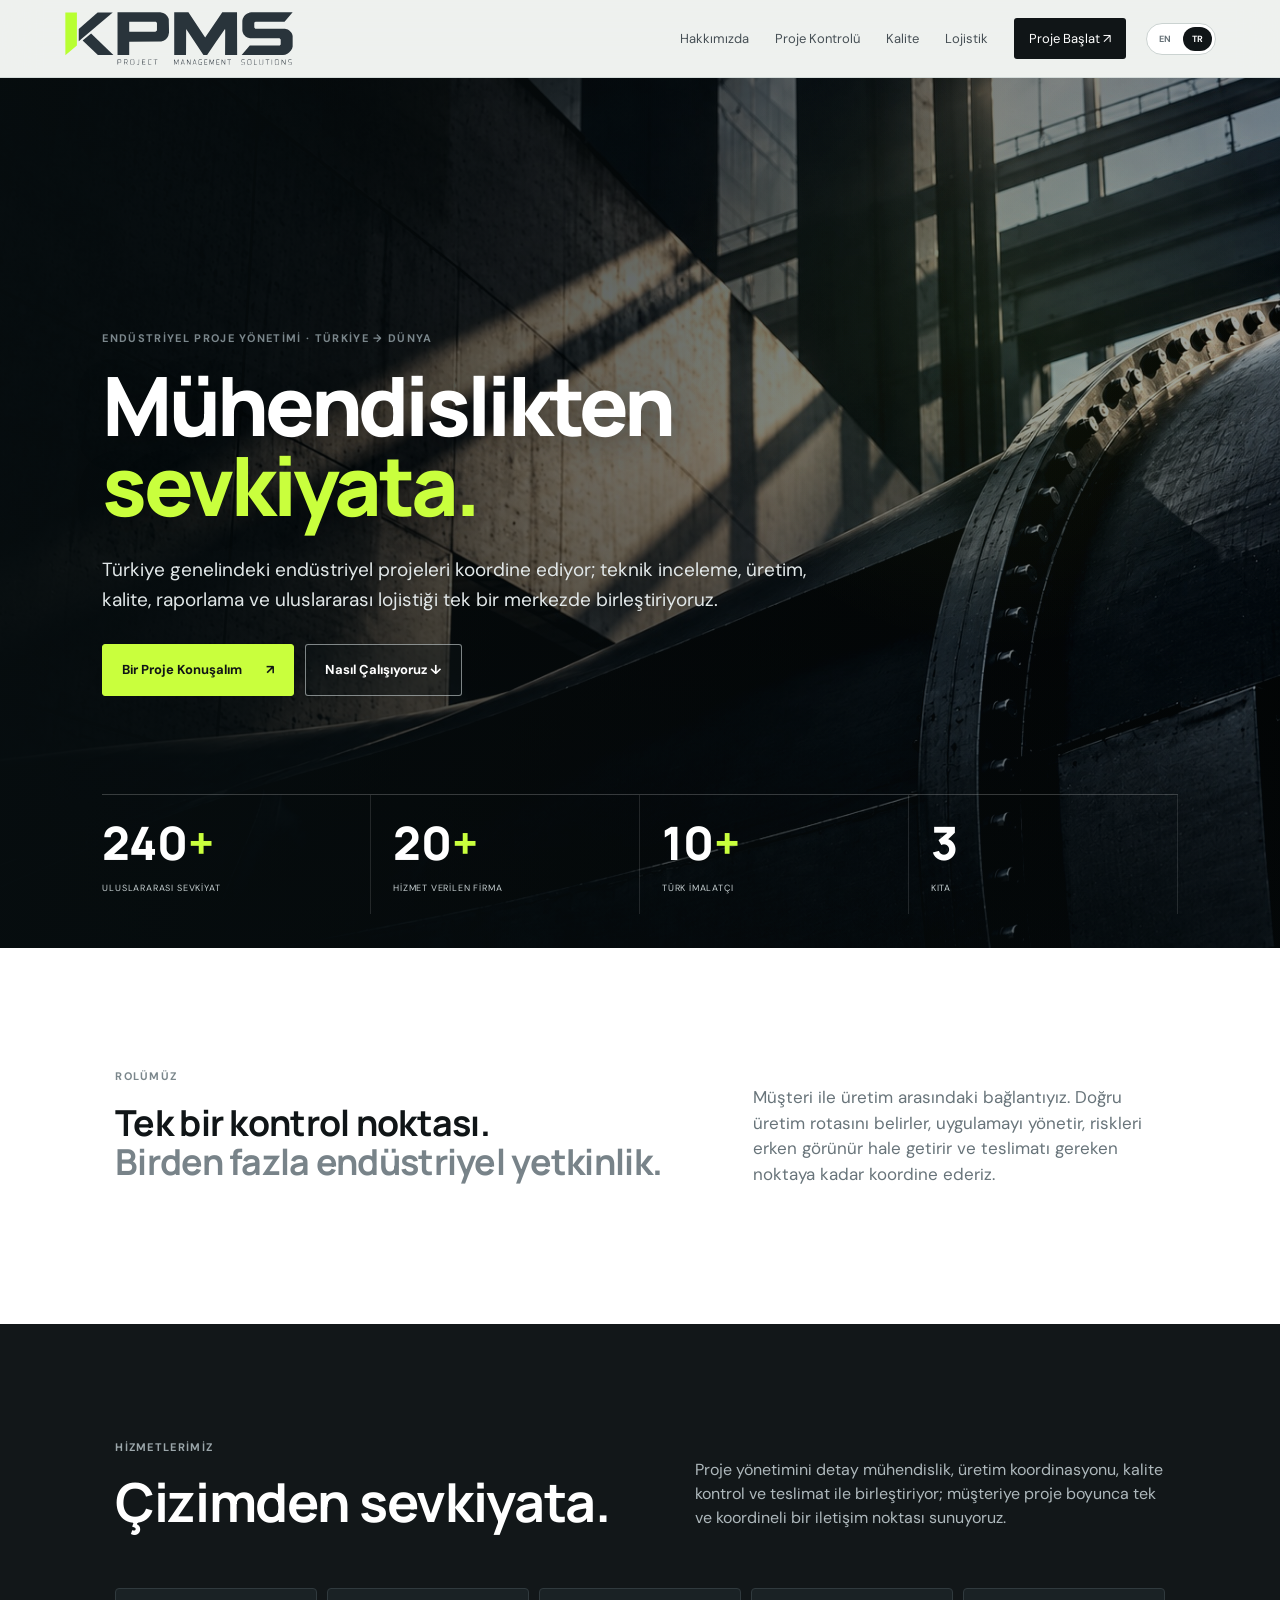
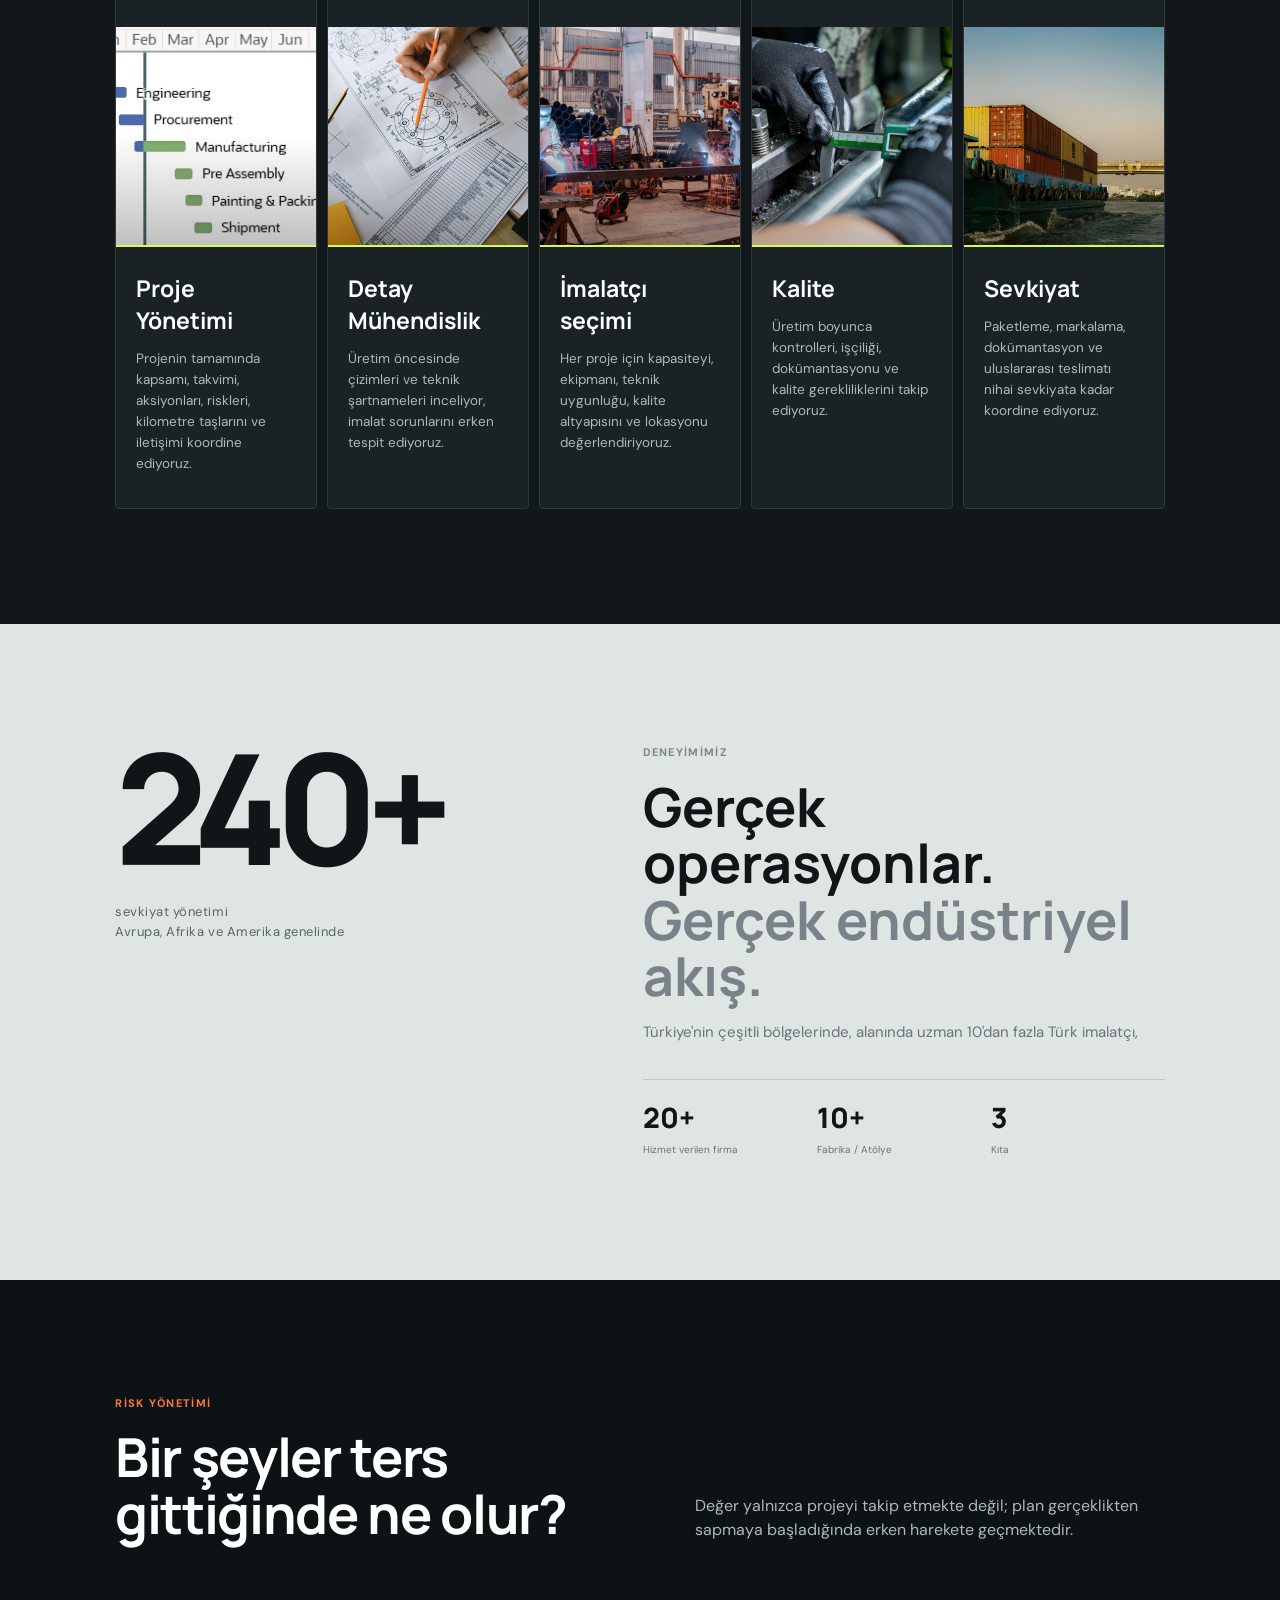
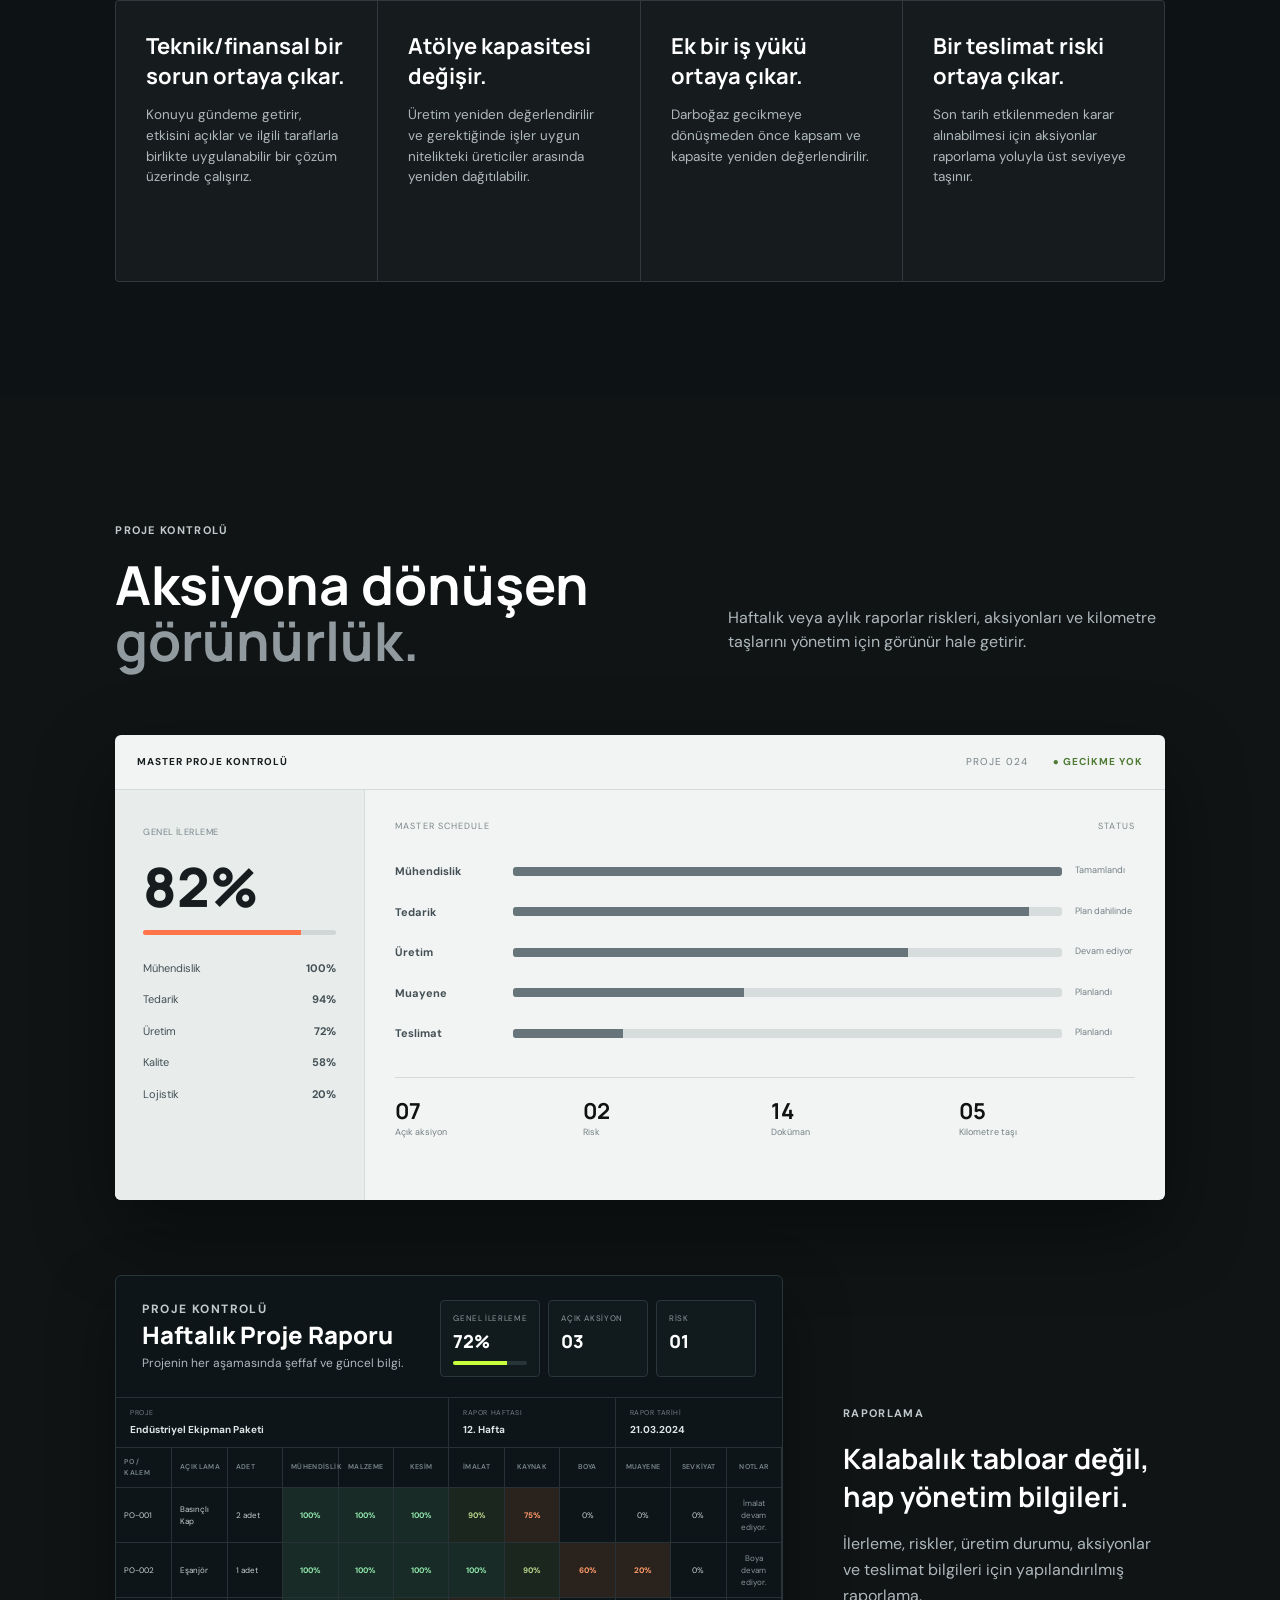
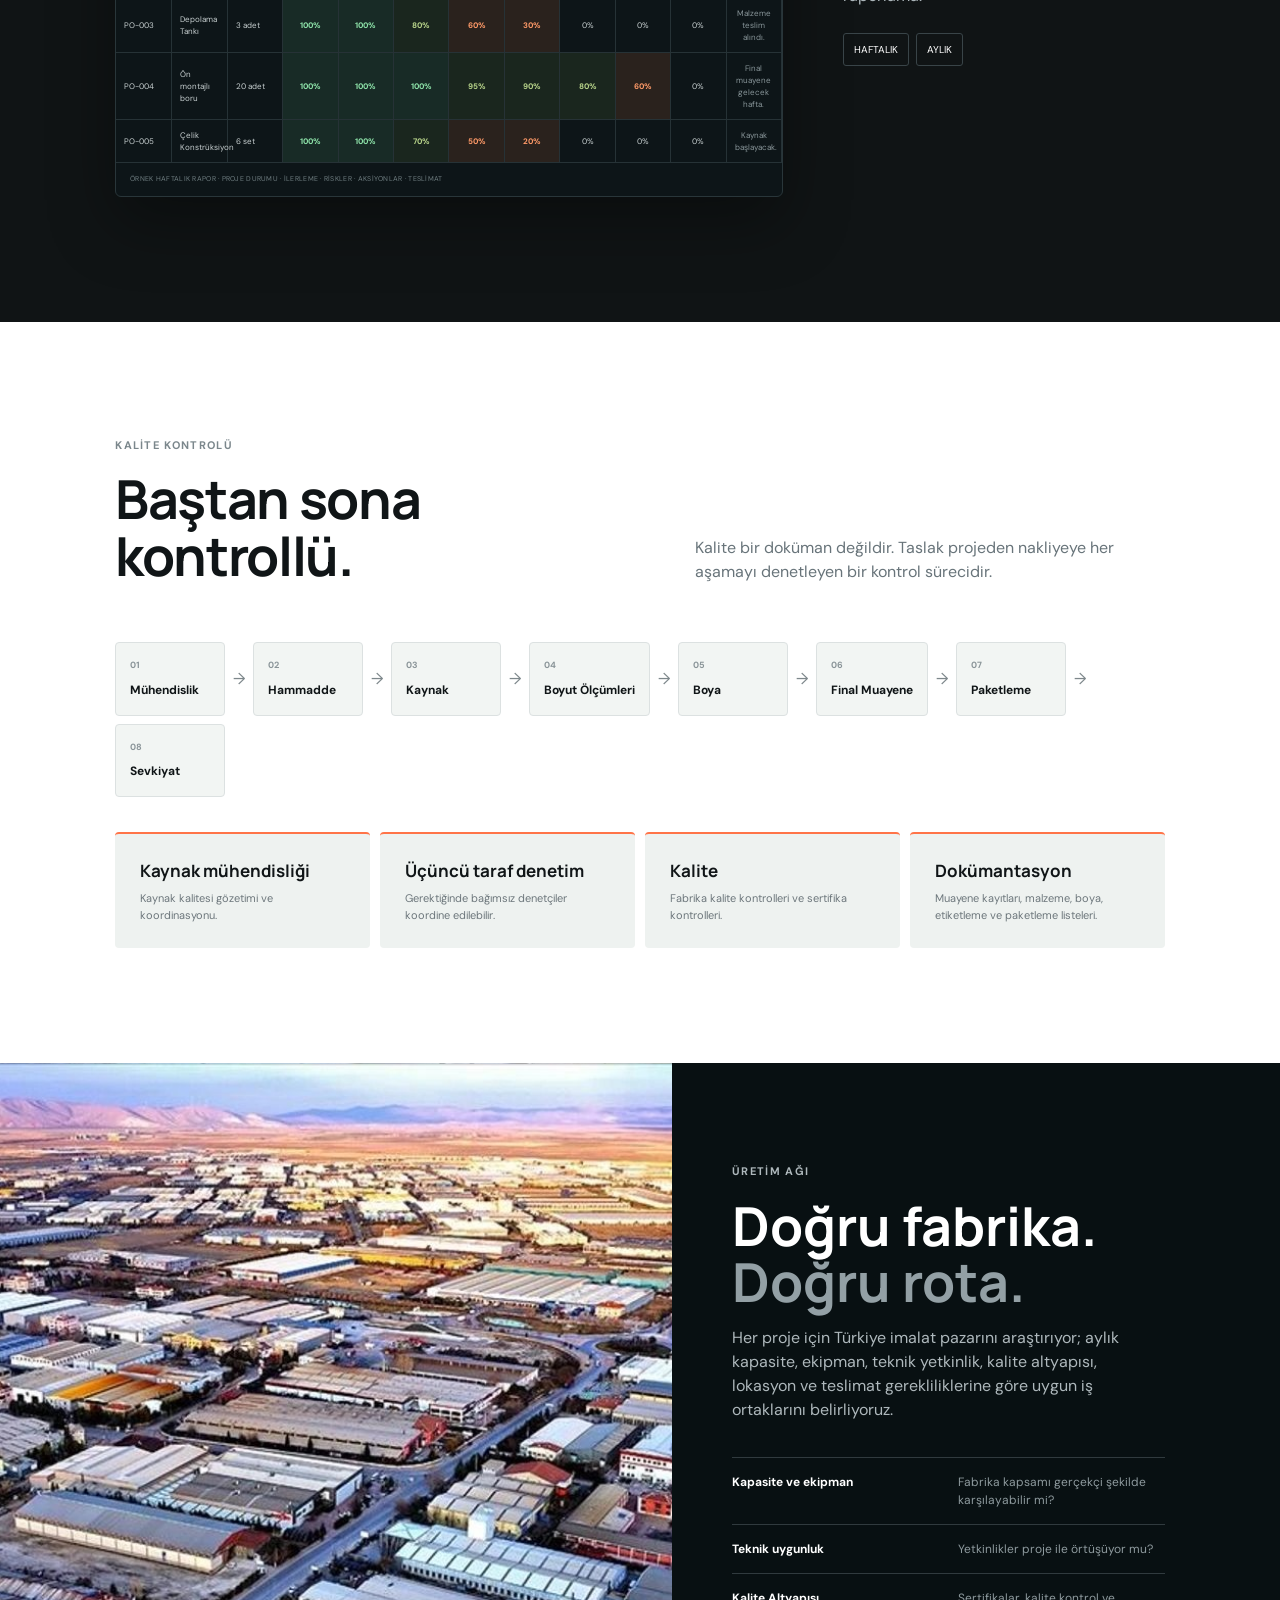
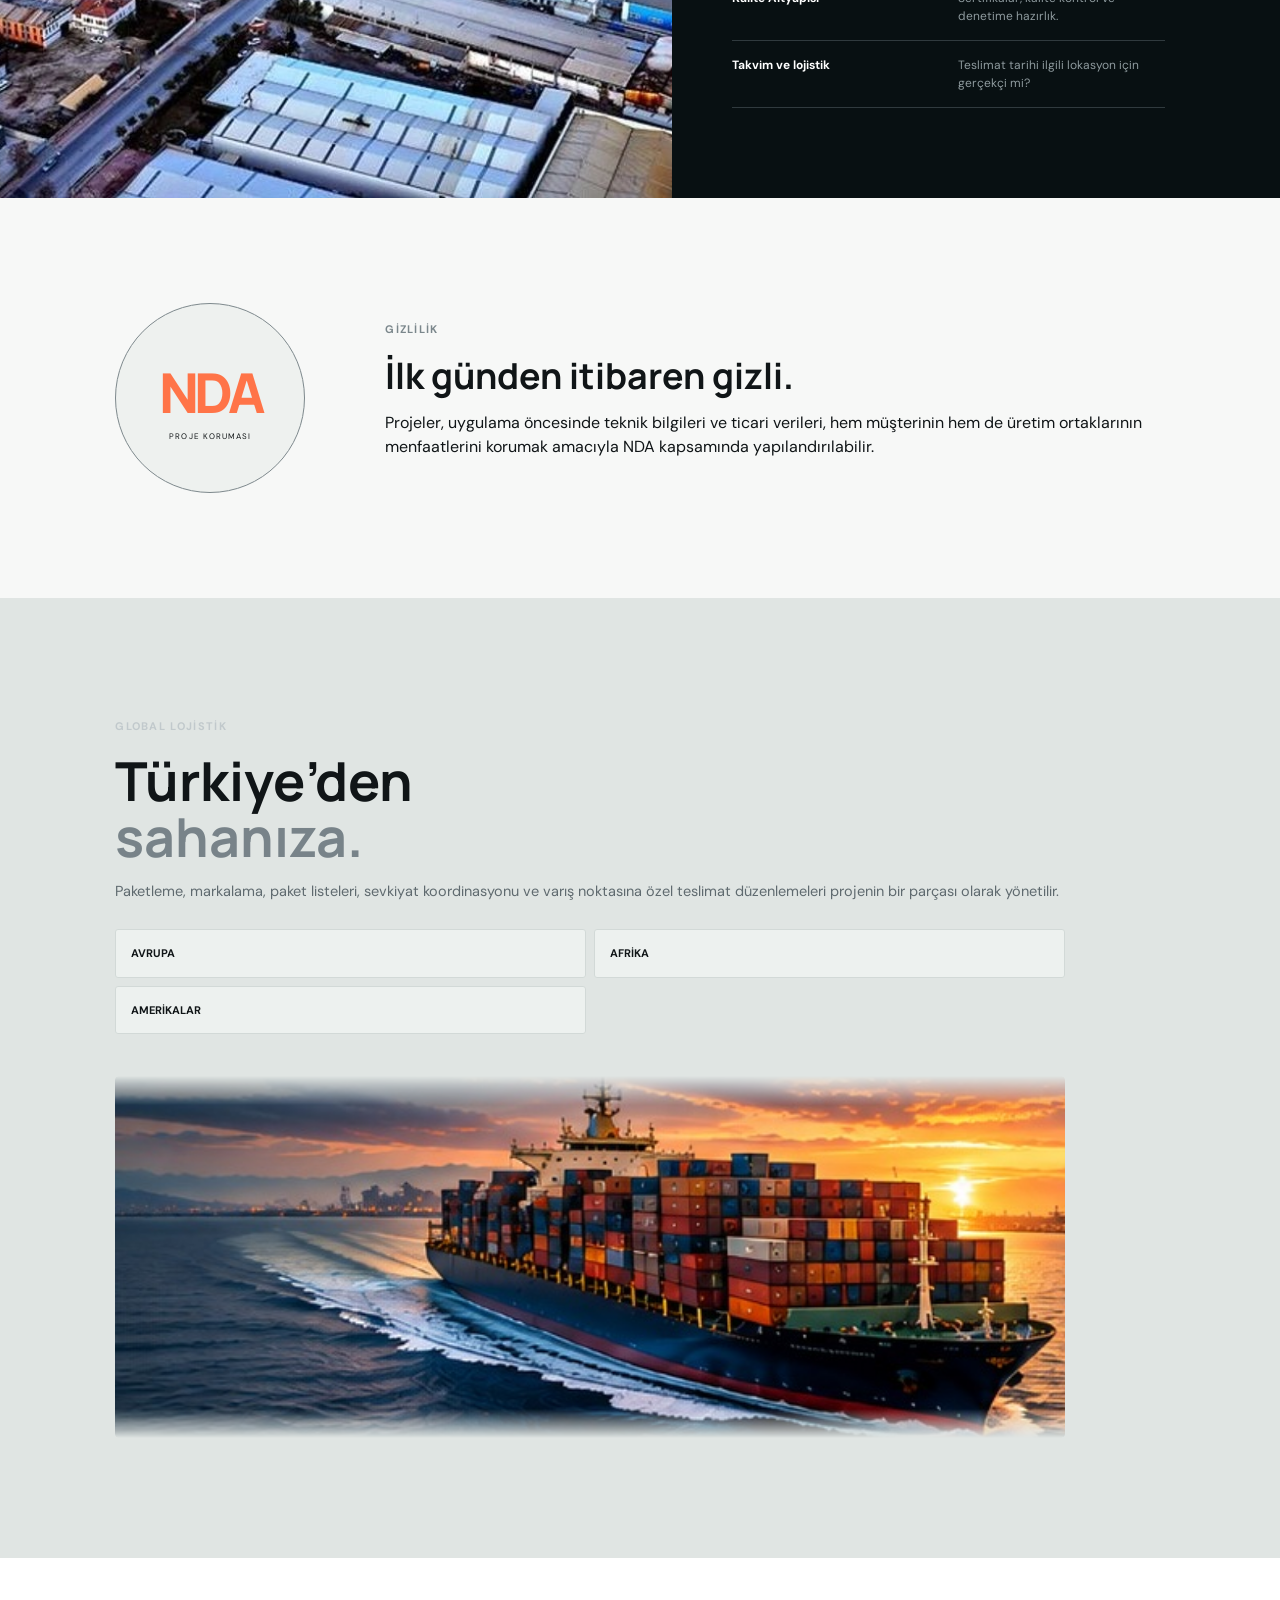
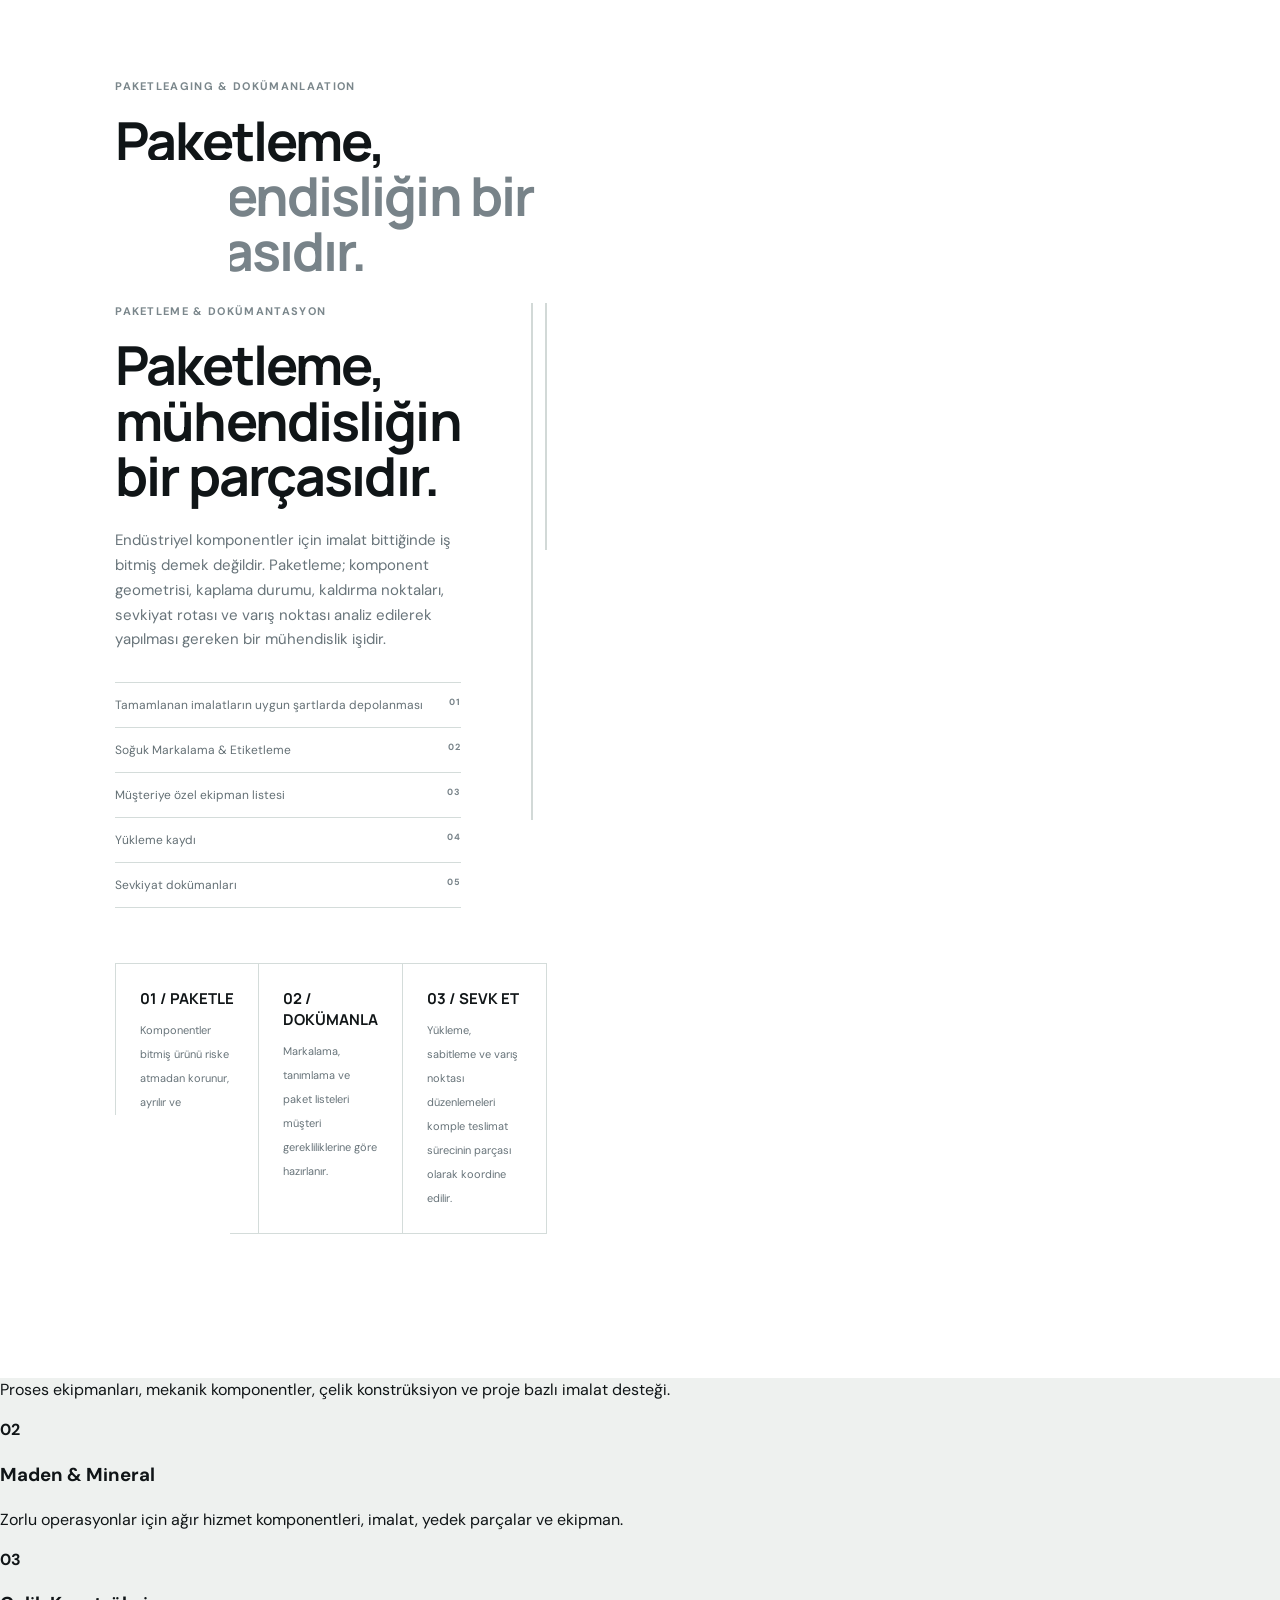
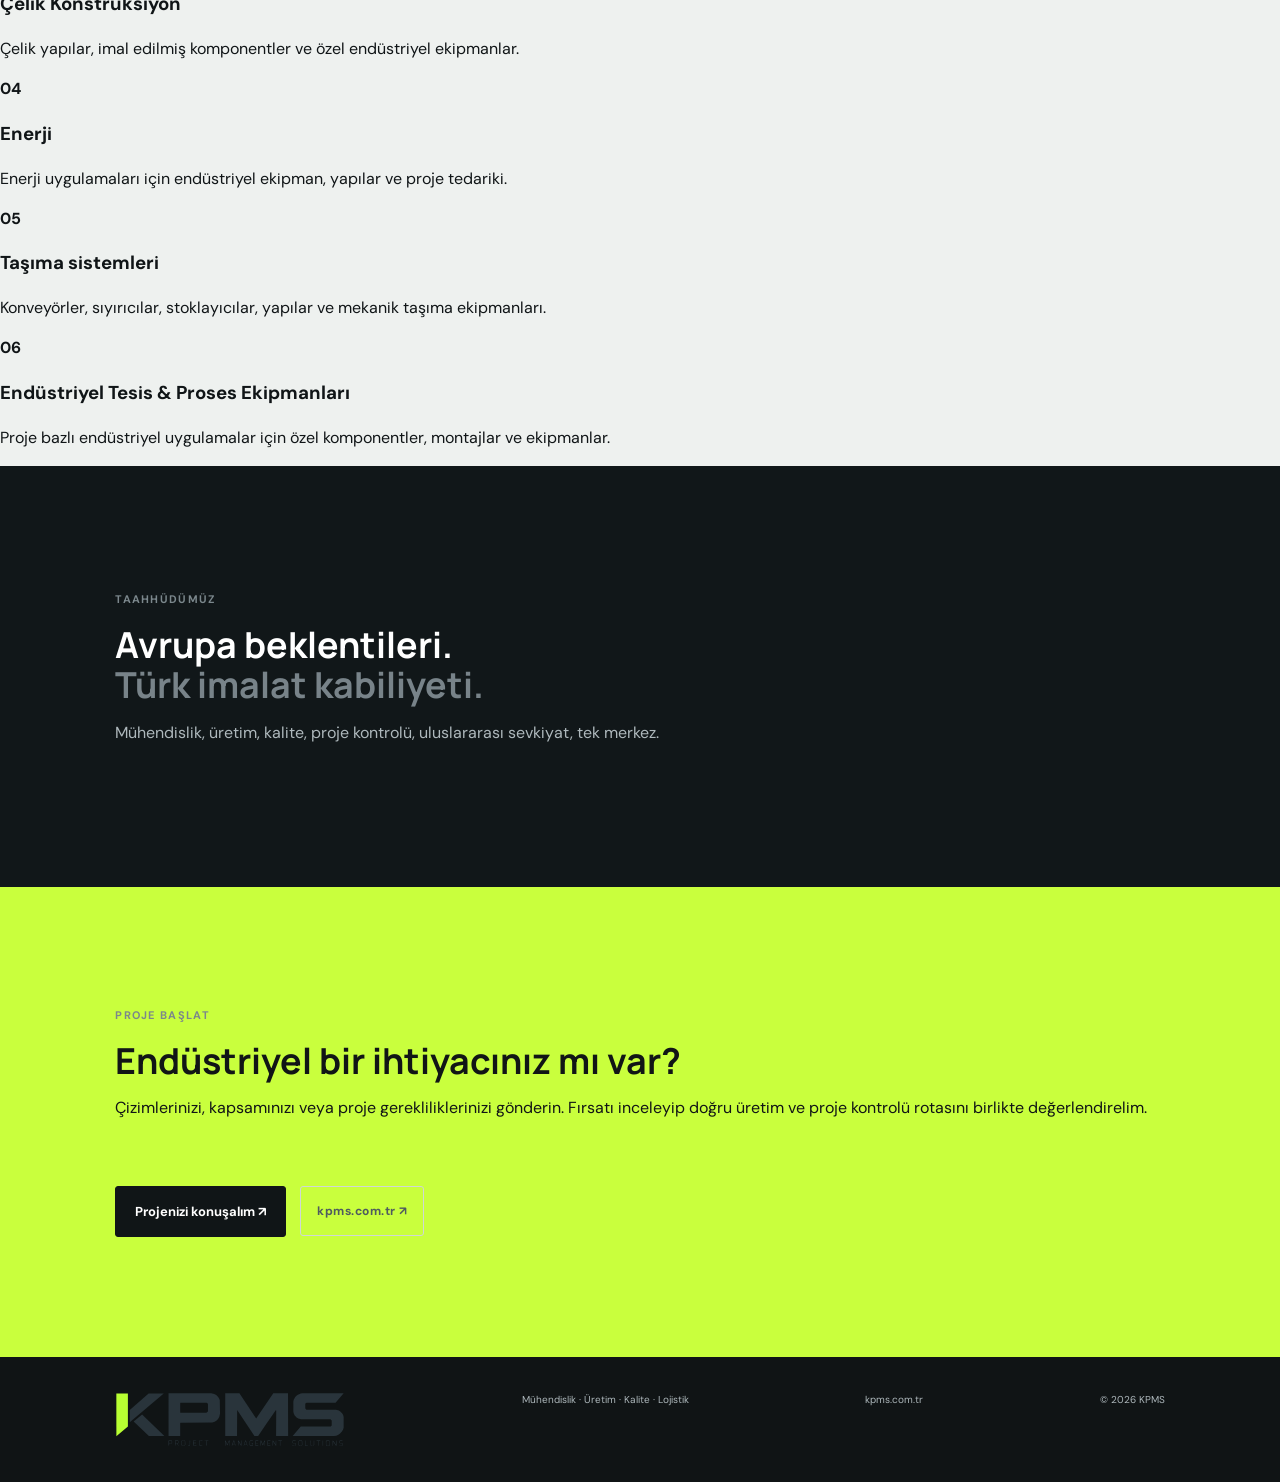
==== tr/index.html @ 8e0f805a "Apply revised Turkish website copy" ====
<!doctype html>
<html lang="tr">
<head>
<meta charset="utf-8"><meta name="viewport" content="width=device-width,initial-scale=1">
<title>KPMS — Key Proje Yönetimi Solutions</title>
<meta name="description" content="Mühendislik ve üretim koordinasyonundan kalite, raporlama ve uluslararası sevkiyata kadar endüstriyel proje yönetimi.">
<link rel="preconnect" href="https://fonts.googleapis.com"><link rel="preconnect" href="https://fonts.gstatic.com" crossorigin>
<link href="https://fonts.googleapis.com/css2?family=DM+Sans:wght@400;500;600;700&family=Manrope:wght@600;700;800&display=swap" rel="stylesheet">
<link rel="stylesheet" href="../styles.css">
<style>
/* =========================================================
   KPMS / BRAND & CONTACT DETAILS
   ========================================================= */
.contact-actions { display:flex; align-items:center; gap:14px; flex-wrap:wrap; }
.site-domain { display:inline-flex; align-items:center; min-height:50px; padding:0 16px; border:1px solid #cfd7d5; color:#4f5b60; font:700 12px "DM Sans",sans-serif; letter-spacing:.04em; border-radius:3px; transition:all .18s ease; }
.site-domain:hover { border-color:var(--ink); color:var(--ink); transform:translateY(-2px); }
</style>
<style>
/* =========================================================
   08 / PAKETLEME & DOKÜMANTASYON — project-specific visual layer
   ========================================================= */
.packaging-showcase {
  display: grid;
  grid-template-columns: .78fr 1.22fr;
  gap: 70px;
  align-items: start;
}
.packaging-intro { position: sticky; top: 110px; }
.packaging-intro h2 {
  font: 700 clamp(36px,4.2vw,60px)/1.03 Manrope, sans-serif;
  letter-spacing: -.035em;
  margin: 0;
}
.packaging-intro h2 span { color: #788389; }
.packaging-intro > p:not(.kicker) {
  max-width: 520px;
  color: var(--muted);
  font-size: 15px;
  line-height: 1.65;
  margin: 25px 0 0;
}
.packaging-checks {
  display: grid;
  gap: 0;
  margin-top: 30px;
  border-top: 1px solid var(--line);
}
.packaging-checks div {
  display: flex;
  justify-content: space-between;
  gap: 20px;
  padding: 13px 0;
  border-bottom: 1px solid var(--line);
  font-size: 12px;
}
.packaging-checks span { color: #647075; }
.packaging-checks b { font-size: 9px; letter-spacing: .08em; color: #788389; }
.packaging-visuals {
  display: grid;
  grid-template-columns: 1.15fr .85fr;
  gap: 12px;
}
.packaging-card {
  position: relative;
  overflow: hidden;
  margin: 0;
  min-height: 245px;
  background: #dfe4e2;
  border: 1px solid #d2d9d7;
}
.packaging-card.large { grid-row: span 2; min-height: 515px; }
.packaging-card img {
  width: 100%;
  height: 100%;
  min-height: inherit;
  display: block;
  object-fit: cover;
  object-position: center;
  transition: transform .5s ease, filter .5s ease;
}
.packaging-card.large img { object-position: center; }
.packaging-card.dual { min-height:245px; }
.packaging-card.dual .dual-images { display:grid; grid-template-columns:1fr 1fr; height:100%; min-height:inherit; gap:1px; background:#d2d9d7; }
.packaging-card.dual .dual-images img { min-width:0; }
.packaging-card.cad img { object-fit: contain; background: #f5f7f8; padding: 18px; }
.packaging-card:hover img { transform: scale(1.035); filter: saturate(.92); }
.packaging-card figcaption {
  position: absolute;
  left: 0;
  right: 0;
  bottom: 0;
  padding: 38px 18px 16px;
  color: #fff;
  background: linear-gradient(transparent, rgba(8,12,13,.82));
  font-size: 11px;
  line-height: 1.4;
}
.packaging-card figcaption b {
  display: block;
  margin-bottom: 3px;
  font: 700 13px Manrope, sans-serif;
}
.packaging-note {
  display: grid;
  grid-template-columns: repeat(3,1fr);
  gap: 1px;
  margin-top: 55px;
  background: var(--line);
  border: 1px solid var(--line);
}
.packaging-note div { background: #fff; padding: 24px; }
.packaging-note b {
  display: block;
  margin-bottom: 8px;
  font: 700 15px Manrope, sans-serif;
}
.packaging-note span { font-size: 11px; color: var(--muted); line-height: 1.5; }
@media (max-width: 950px) {
  .packaging-showcase { grid-template-columns: 1fr; }
  .packaging-intro { position: static; }
}
@media (max-width: 620px) {
  .packaging-visuals { grid-template-columns: 1fr; }
  .packaging-card.large { grid-row: auto; min-height: 360px; }
  .packaging-card { min-height: 270px; }
  .packaging-note { grid-template-columns: 1fr; }
}
</style>
</head>
<body>
<div class="progress"></div>
<header class="site-nav"><a class="logo" href="#top"><img src="../images/kpms-logo.svg" alt="KPMS — Key Proje Yönetimi Solutions"></a><nav><a href="#model">Hakkımızda</a><a href="#control">Proje Kontrolü</a><a href="#quality">Kalite</a><a href="#logistics">Lojistik</a><a class="nav-btn" href="#contact">Proje Başlat ↗</a></nav><button class="menu" aria-label="menu">☰</button></header>
<main id="top">
<section class="hero"><div class="hero-media"></div><div class="hero-tint"></div><div class="hero-lines"></div><div class="hero-inner"><p class="kicker">ENDÜSTRİYEL PROJE YÖNETİMİ · TÜRKİYE → DÜNYA</p><h1>Mühendislikten<br><em>sevkiyata.</em></h1><p class="hero-copy">Türkiye genelindeki endüstriyel projeleri koordine ediyor; teknik inceleme, üretim, kalite, raporlama ve uluslararası lojistiği tek bir merkezde birleştiriyoruz.</p><div class="actions"><a class="btn lime" href="#contact">Bir Proje Konuşalım <b>↗</b></a><a class="btn ghost" href="#model">Nasıl Çalışıyoruz ↓</a></div></div><div class="hero-bottom"><div><b>240<span>+</span></b><small>Uluslararası sevkiyat</small></div><div><b>20<span>+</span></b><small>Hizmet verilen firma</small></div><div><b>10<span>+</span></b><small>Türk imalatçı</small></div><div><b>3</b><small>Kıta</small></div></div></section>
<section class="statement"><div><p class="kicker">ROLÜMÜZ</p><h2>Tek bir kontrol noktası.<br><span>Birden fazla endüstriyel yetkinlik.</span></h2></div><p>Müşteri ile üretim arasındaki bağlantıyız. Doğru üretim rotasını belirler, uygulamayı yönetir, riskleri erken görünür hale getirir ve teslimatı gereken noktaya kadar koordine ederiz.</p></section>
<section id="model" class="model section"><div class="section-head"><div><p class="kicker">HİZMETLERİMİZ</p><h2>Çizimden sevkiyata.</h2></div><p>Proje yönetimini detay mühendislik, üretim koordinasyonu, kalite kontrol ve teslimat ile birleştiriyor; müşteriye proje boyunca tek ve koordineli bir iletişim noktası sunuyoruz.</p></div><div class="journey"><article><div class="photo p1"></div><h3>Proje Yönetimi</h3><p>Projenin tamamında kapsamı, takvimi, aksiyonları, riskleri, kilometre taşlarını ve iletişimi koordine ediyoruz.</p></article><article><div class="photo p2"></div><h3>Detay Mühendislik</h3><p>Üretim öncesinde çizimleri ve teknik şartnameleri inceliyor, imalat sorunlarını erken tespit ediyoruz.</p></article><article><div class="photo p3"></div><h3>İmalatçı seçimi</h3><p>Her proje için kapasiteyi, ekipmanı, teknik uygunluğu, kalite altyapısını ve lokasyonu değerlendiriyoruz.</p></article><article><div class="photo p4"></div><h3>Kalite</h3><p>Üretim boyunca kontrolleri, işçiliği, dokümantasyonu ve kalite gerekliliklerini takip ediyoruz.</p></article><article><div class="photo p5"></div><h3>Sevkiyat</h3><p>Paketleme, markalama, dokümantasyon ve uluslararası teslimatı nihai sevkiyata kadar koordine ediyoruz.</p></article></div></section>
<section class="experience"><div class="big-number"><strong>240+</strong><span>sevkiyat yönetimi<br>Avrupa, Afrika ve Amerika genelinde</span></div><div class="experience-copy"><p class="kicker">DENEYİMİMİZ</p><h2>Gerçek operasyonlar.<br><span>Gerçek endüstriyel akış.</span></h2><p>Türkiye'nin çeşitli bölgelerinde, alanında uzman 10'dan fazla Türk imalatçı,</p><div class="mini-stats"><div><b>20+</b><span>Hizmet verilen firma</span></div><div><b>10+</b><span>Fabrika / Atölye</span></div><div><b>3</b><span>Kıta</span></div></div></div></section>
<section class="risk section"><div class="section-head"><div><p class="kicker">RİSK YÖNETİMİ</p><h2>Bir şeyler ters gittiğinde ne olur?</h2></div><p>Değer yalnızca projeyi takip etmekte değil; plan gerçeklikten sapmaya başladığında erken harekete geçmektedir.</p></div><div class="risk-grid"><div><b>TECHNICAL</b><h3>Teknik/finansal bir sorun ortaya çıkar.</h3><p>Konuyu gündeme getirir, etkisini açıklar ve ilgili taraflarla birlikte uygulanabilir bir çözüm üzerinde çalışırız.</p></div><div><b>CAPACITY</b><h3>Atölye kapasitesi değişir.</h3><p>Üretim yeniden değerlendirilir ve gerektiğinde işler uygun nitelikteki üreticiler arasında yeniden dağıtılabilir.</p></div><div><b>WORKLOAD</b><h3>Ek bir iş yükü ortaya çıkar.</h3><p>Darboğaz gecikmeye dönüşmeden önce kapsam ve kapasite yeniden değerlendirilir.</p></div><div><b>DELIVERY</b><h3>Bir teslimat riski ortaya çıkar.</h3><p>Son tarih etkilenmeden karar alınabilmesi için aksiyonlar raporlama yoluyla üst seviyeye taşınır.</p></div></div></section>
<section id="control" class="control"><div class="control-head"><div><p class="kicker light">PROJE KONTROLÜ</p><h2>Aksiyona dönüşen<br><span>görünürlük.</span></h2></div><p>Haftalık veya aylık raporlar riskleri, aksiyonları ve kilometre taşlarını yönetim için görünür hale getirir.</p></div><div class="dashboard"><div class="dashbar"><b>MASTER PROJE KONTROLÜ</b><span>PROJE 024</span><i>● GECİKME YOK</i></div><div class="dashbody"><aside><small>GENEL İLERLEME</small><strong id="progressValue">82%</strong><div class="meter"><i></i></div><label>Mühendislik <b>100%</b></label><label>Tedarik <b>94%</b></label><label>Üretim <b>72%</b></label><label>Kalite <b>58%</b></label><label>Lojistik <b>20%</b></label></aside><div class="gantt"><div class="g-head"><span>MASTER SCHEDULE</span><span>STATUS</span></div><div class="grow"><b>Mühendislik</b><i><em style="width: 100%;"></em></i><small>Tamamlandı</small></div><div class="grow"><b>Tedarik</b><i><em style="width: 94%;"></em></i><small>Plan dahilinde</small></div><div class="grow"><b>Üretim</b><i><em style="width: 72%;"></em></i><small>Devam ediyor</small></div><div class="grow"><b>Muayene</b><i><em style="width: 42%;"></em></i><small>Planlandı</small></div><div class="grow"><b>Teslimat</b><i><em style="width: 20%;"></em></i><small>Planlandı</small></div><div class="dash-cards"><span><b>07</b>Açık aksiyon</span><span><b>02</b>Risk</span><span><b>14</b>Doküman</span><span><b>05</b>Kilometre taşı</span></div></div></div></div><div class="reports"><div class="report-sheet"><div class="report-top"><div><p class="kicker light">PROJE KONTROLÜ</p><h4>Haftalık Proje Raporu</h4><p>Projenin her aşamasında şeffaf ve güncel bilgi.</p></div><div class="report-kpis"><div class="report-kpi"><small>Genel İlerleme</small><strong>72%</strong><div class="bar"><i></i></div></div><div class="report-kpi"><small>Açık Aksiyon</small><strong>03</strong></div><div class="report-kpi"><small>Risk</small><strong>01</strong></div></div></div><div class="report-meta"><div><small>Proje</small><b>Endüstriyel Ekipman Paketi</b></div><div><small>Rapor Haftası</small><b>12. Hafta</b></div><div><small>Rapor Tarihi</small><b>21.03.2024</b></div></div><table class="report-table"><thead><tr><th>PO / Kalem</th><th>Açıklama</th><th>Adet</th><th>Mühendislik</th><th>Malzeme</th><th>Kesim</th><th>İmalat</th><th>Kaynak</th><th>Boya</th><th>Muayene</th><th>Sevkiyat</th><th>Notlar</th></tr></thead><tbody><tr><td>PO-001</td><td>Basınçlı Kap</td><td>2 adet</td><td class="progress-cell done">100%</td><td class="progress-cell done">100%</td><td class="progress-cell done">100%</td><td class="progress-cell">90%</td><td class="progress-cell mid">75%</td><td>0%</td><td>0%</td><td>0%</td><td class="note">İmalat devam ediyor.</td></tr><tr><td>PO-002</td><td>Eşanjör</td><td>1 adet</td><td class="progress-cell done">100%</td><td class="progress-cell done">100%</td><td class="progress-cell done">100%</td><td class="progress-cell done">100%</td><td class="progress-cell">90%</td><td class="progress-cell mid">60%</td><td class="progress-cell mid">20%</td><td>0%</td><td class="note">Boya devam ediyor.</td></tr><tr><td>PO-003</td><td>Depolama Tankı</td><td>3 adet</td><td class="progress-cell done">100%</td><td class="progress-cell done">100%</td><td class="progress-cell">80%</td><td class="progress-cell mid">60%</td><td class="progress-cell mid">30%</td><td>0%</td><td>0%</td><td>0%</td><td class="note">Malzeme teslim alındı.</td></tr><tr><td>PO-004</td><td>Ön montajlı boru</td><td>20 adet</td><td class="progress-cell done">100%</td><td class="progress-cell done">100%</td><td class="progress-cell done">100%</td><td class="progress-cell">95%</td><td class="progress-cell">90%</td><td class="progress-cell">80%</td><td class="progress-cell mid">60%</td><td>0%</td><td class="note">Final muayene gelecek hafta.</td></tr><tr><td>PO-005</td><td>Çelik Konstrüksiyon</td><td>6 set</td><td class="progress-cell done">100%</td><td class="progress-cell done">100%</td><td class="progress-cell">70%</td><td class="progress-cell mid">50%</td><td class="progress-cell mid">20%</td><td>0%</td><td>0%</td><td>0%</td><td class="note">Kaynak başlayacak.</td></tr></tbody></table><div class="report-footer">ÖRNEK HAFTALIK RAPOR · PROJE DURUMU · İLERLEME · RİSKLER · AKSİYONLAR · TESLİMAT</div></div><div><p class="kicker light">RAPORLAMA</p><h3>Kalabalık tabloar değil, hap yönetim bilgileri.</h3><p>İlerleme, riskler, üretim durumu, aksiyonlar ve teslimat bilgileri için yapılandırılmış raporlama.</p><div class="tags"><span>HAFTALIK</span><span>AYLIK</span></div></div></div></section>
<section id="quality" class="quality section"><div class="section-head"><div><p class="kicker">KALİTE KONTROLÜ</p><h2>Baştan sona kontrollü.</h2></div><p>Kalite bir doküman değildir. Taslak projeden nakliyeye her aşamayı denetleyen bir kontrol sürecidir.</p></div><div class="quality-chain"><div><b>01</b>Mühendislik</div><i>→</i><div><b>02</b>Hammadde</div><i>→</i><div><b>03</b>Kaynak</div><i>→</i><div><b>04</b>Boyut Ölçümleri</div><i>→</i><div><b>05</b>Boya</div><i>→</i><div><b>06</b>Final Muayene</div><i>→</i><div><b>07</b>Paketleme</div><i>→</i><div><b>08</b>Sevkiyat</div></div><div class="quality-cards"><div><b>Kaynak mühendisliği</b><span>Kaynak kalitesi gözetimi ve koordinasyonu.</span></div><div><b>Üçüncü taraf denetim</b><span>Gerektiğinde bağımsız denetçiler koordine edilebilir.</span></div><div><b>Kalite</b><span>Fabrika kalite kontrolleri ve sertifika kontrolleri.</span></div><div><b>Dokümantasyon</b><span>Muayene kayıtları, malzeme, boya, etiketleme ve paketleme listeleri.</span></div></div></section>
<section class="network"><div class="network-photo"></div><div class="network-copy"><p class="kicker">ÜRETİM AĞI</p><h2>Doğru fabrika.<br><span>Doğru rota.</span></h2><p>Her proje için Türkiye imalat pazarını araştırıyor; aylık kapasite, ekipman, teknik yetkinlik, kalite altyapısı, lokasyon ve teslimat gerekliliklerine göre uygun iş ortaklarını belirliyoruz.</p><ol><li><b>Kapasite ve ekipman</b><span>Fabrika kapsamı gerçekçi şekilde karşılayabilir mi?</span></li><li><b>Teknik uygunluk</b><span>Yetkinlikler proje ile örtüşüyor mu?</span></li><li><b>Kalite Altyapısı</b><span>Sertifikalar, kalite kontrol ve denetime hazırlık.</span></li><li><b>Takvim ve lojistik</b><span>Teslimat tarihi ilgili lokasyon için gerçekçi mi?</span></li></ol></div></section>
<section class="confidential"><div class="nda"><span>NDA</span><small>PROJE KORUMASI</small></div><div><p class="kicker">GİZLİLİK</p><h2>İlk günden itibaren gizli.</h2><p>Projeler, uygulama öncesinde teknik bilgileri ve ticari verileri, hem müşterinin hem de üretim ortaklarının menfaatlerini korumak amacıyla NDA kapsamında yapılandırılabilir.</p></div></section>
<section id="logistics" class="logistics"><div class="logistics-grid"><div class="logistics-copy"><p class="kicker light">GLOBAL LOJİSTİK</p><h2>Türkiye’den<br><span>sahanıza.</span></h2><p>Paketleme, markalama, paket listeleri, sevkiyat koordinasyonu ve varış noktasına özel teslimat düzenlemeleri projenin bir parçası olarak yönetilir.</p><div class="logistics-list"><div>AVRUPA</div><div>AFRİKA</div><div>AMERİKALAR</div></div></div><div class="map"></div></div></section>
<section class="pack section" id="packaging">
  <div class="packaging-showcase">
    <div class="packaging-intro">
      <p class="kicker">PAKETLEAGING &amp; DOKÜMANLAATION</p>
      <h2>Paketleme,<br><span>mühendisliğin bir parçasıdır.</span></h2>
      <p<section class="pack section" id="packaging">
  <div class="packaging-showcase">
    <div class="packaging-intro">
      <p class="kicker">PAKETLEME &amp; DOKÜMANTASYON</p>
      <h2>Paketleme, mühendisliğin bir parçasıdır.</h2>
      <p>Endüstriyel komponentler için imalat bittiğinde iş bitmiş demek değildir. Paketleme; komponent geometrisi, kaplama durumu, kaldırma noktaları, sevkiyat rotası ve varış noktası analiz edilerek yapılması gereken bir mühendislik işidir.</p>
      <div class="packaging-checks">
        <div><span>Tamamlanan imalatların uygun şartlarda depolanması</span><b>01</b></div>
        <div><span>Soğuk Markalama &amp; Etiketleme</span><b>02</b></div>
        <div><span>Müşteriye özel ekipman listesi</span><b>03</b></div>
        <div><span>Yükleme kaydı</span><b>04</b></div>
        <div><span>Sevkiyat dokümanları</span><b>05</b></div>
      </div>
    </div>
    <div class="packaging-visuals">
      <figure class="packaging-card large">
        <img src="../images/packing1.jpeg" alt="Güvenli ve ayırt edilebilir endüstriyel komponentler">
        <figcaption><b>Güvenli &amp; Ayırt edilebilir</b>İmal edilen komponentler kontrollü elleçleme ve sevkiyat için düzenlenir.</figcaption>
      </figure>
      <figure class="packaging-card cad dual">
        <div class="dual-images">
          <img src="../images/3d-packing-flat.jpeg" alt="Özel paketleme tasarımı teknik çizimi">
          <img src="../images/3d-packing.jpeg" alt="Özel paketleme tasarımı 3D modeli">
        </div>
        <figcaption><b>Özel paketleme tasarımı</b>Endüstriyel komponentler için geometriye göre destek ve koruma.</figcaption>
      </figure>
    </div>
  </div>
  <div class="packaging-note">
    <div><b>01 / PAKETLE</b><span>Komponentler bitmiş ürünü riske atmadan korunur, ayrılır ve elleçlemeye hazırlanır.</span></div>
    <div><b>02 / DOKÜMANLA</b><span>Markalama, tanımlama ve paket listeleri müşteri gerekliliklerine göre hazırlanır.</span></div>
    <div><b>03 / SEVK ET</b><span>Yükleme, sabitleme ve varış noktası düzenlemeleri komple teslimat sürecinin parçası olarak koordine edilir.</span></div>
  </div>
</section>
Proses ekipmanları, mekanik komponentler, çelik konstrüksiyon ve proje bazlı imalat desteği.</p></article><article><b>02</b><h3>Maden &amp; Mineral</h3><p>Zorlu operasyonlar için ağır hizmet komponentleri, imalat, yedek parçalar ve ekipman.</p></article><article><b>03</b><h3>Çelik Konstrüksiyon</h3><p>Çelik yapılar, imal edilmiş komponentler ve özel endüstriyel ekipmanlar.</p></article><article><b>04</b><h3>Enerji</h3><p>Enerji uygulamaları için endüstriyel ekipman, yapılar ve proje tedariki.</p></article><article><b>05</b><h3>Taşıma sistemleri</h3><p>Konveyörler, sıyırıcılar, stoklayıcılar, yapılar ve mekanik taşıma ekipmanları.</p></article><article><b>06</b><h3>Endüstriyel Tesis &amp; Proses Ekipmanları</h3><p>Proje bazlı endüstriyel uygulamalar için özel komponentler, montajlar ve ekipmanlar.</p></article></div></section>
<section class="closing"><p class="kicker">TAAHHÜDÜMÜZ</p><h2>Avrupa beklentileri.<br><span>Türk imalat kabiliyeti.</span></h2><p>Mühendislik, üretim, kalite, proje kontrolü, uluslararası sevkiyat, tek merkez.</p></section>
<section id="contact" class="contact"><div><p class="kicker">PROJE BAŞLAT</p><h2>Endüstriyel bir ihtiyacınız mı var?</h2><p>Çizimlerinizi, kapsamınızı veya proje gerekliliklerinizi gönderin. Fırsatı inceleyip doğru üretim ve proje kontrolü rotasını birlikte değerlendirelim.</p></div><div class="contact-actions"><a class="btn dark" href="mailto:pmo@kpms.com.tr">Projenizi konuşalım ↗</a><a class="site-domain" href="https://kpms.com.tr" target="_blank" rel="noopener">kpms.com.tr ↗</a></div></section>
</main>
<footer class="footer"><a class="logo" href="https://kpms.com.tr" target="_blank" rel="noopener"><img src="../images/kpms-logo.svg" alt="KPMS — Key Proje Yönetimi Solutions"></a><span>Mühendislik · Üretim · Kalite · Lojistik</span><a href="https://kpms.com.tr" target="_blank" rel="noopener">kpms.com.tr</a><span>© 2026 KPMS</span></footer>
<script src="../script.js"></script>
</body>
</html>
---- styles.css ----
/* =========================================================
   KOLER INDUSTRIAL WEBSITE — MAIN STYLESHEET
   ---------------------------------------------------------
   Tek stylesheet. industrial-theme.css artık kullanılmıyor —
   script.js onu enjekte etmeyi bıraktı, aksi halde bu dosyayla
   çakışıp renkleri bozuyordu. Bu dosyayı okurken yukarıdan
   aşağıya ilerleyebilirsin. Her bölümün başında neyi kontrol
   ettiği yazıyor.
   ========================================================= */

/* =========================================================
   1. RENKLER VE TEMEL AYARLAR
   ---------------------------------------------------------
   İki vurgu rengi var: lime CTA/canlı-durum için, weld
   (turuncu) dikkat/risk/ısı noktaları için. İkisi birden her
   yerde kullanılmıyor — biri baskın kalınca renk daha okunur.
   ========================================================= */
:root {
  --ink: #101517;
  --paper: #eef1ef;
  --white: #fff;
  --muted: #68747a;
  --line: #d4dcda;
  --lime: #c9ff3d;
  --weld: #ff7448;
  --dark: #101415;

  /* Kademeli başlık ölçeği — her bölüm aynı yükseklikte "bağırmasın" */
  --h2-hero: clamp(46px, 6.4vw, 92px);
  --h2-major: clamp(38px, 4.2vw, 60px);
  --h2-minor: clamp(28px, 2.8vw, 38px);
}

* { box-sizing: border-box; }
html { scroll-behavior: smooth; }
body { margin: 0; background: var(--paper); color: var(--ink); font-family: "DM Sans", sans-serif; font-size: 16px; line-height: 1.5; }
a { text-decoration: none; color: inherit; }
button { font-family: inherit; }
:focus-visible { outline: 2px solid var(--lime); outline-offset: 3px; }
@media (prefers-reduced-motion: reduce) { * { animation: none !important; transition: none !important; } }

/* =========================================================
   2. ÜST MENÜ / NAVBAR
   ========================================================= */
.progress { position: fixed; z-index: 200; top: 0; left: 0; height: 3px; width: 0; background: var(--lime); }
.site-nav { height: 78px; position: sticky; top: 0; z-index: 190; display: flex; align-items: center; padding: 0 5vw; background: rgba(238, 241, 239, .94); border-bottom: 1px solid var(--line); backdrop-filter: blur(18px); }
.logo { display:flex; align-items:center; }
.logo img { width: 230px; height: auto; display:block; }
.site-nav nav { display: flex; gap: 26px; align-items: center; margin-left: auto; font-size: 13px; color: #465055; }
.site-nav nav a:hover { color: var(--ink); }
.nav-btn { padding: 11px 15px; background: var(--ink); color: #fff !important; border-radius: 3px; }
.menu { display: none; border: 0; background: none; font-size: 20px; }
.language-switcher { display: flex; gap: 3px; margin-left: 20px; padding: 3px; border: 1px solid #cbd3d1; border-radius: 999px; background: #fff; }
.lang-btn { border: 0; border-radius: 999px; padding: 6px 9px; background: transparent; color: #657076; font: 700 9px "DM Sans"; cursor: pointer; }
.lang-btn.active,.lang-btn:hover { background: var(--ink); color: #fff; }

/* =========================================================
   3. HERO / ANA GİRİŞ ALANI — sayfanın en yüksek sesli anı,
   geri kalan bölümler bununla yarışmıyor.
   ========================================================= */
.hero { min-height: 870px; position: relative; color: #fff; display: flex; align-items: center; padding: 100px 8vw; overflow: hidden; background: #0a0d0e; isolation: isolate; }
.hero-media { position: absolute; inset: 0; z-index: -3; background-image: url("images/hero-industrial.jpg"); background-size: cover; background-position: center; background-repeat: no-repeat; filter: saturate(.75) contrast(1.12) brightness(.8); }
.hero-tint { position: absolute; inset: 0; z-index: -2; background: linear-gradient(90deg, rgba(7,14,16,.85), rgba(7,14,16,.5) 44%, rgba(7,14,16,.16)), linear-gradient(0deg, rgba(7,14,16,.4), transparent 58%, rgba(7,14,16,.18)); }
.hero-lines { position: absolute; inset: 0; z-index: -1; background: radial-gradient(circle at 78% 28%, rgba(201,255,61,.07), transparent 28%); pointer-events: none; }
.hero-inner { position: relative; z-index: 2; max-width: 900px; }
.kicker { font-size: 11px; letter-spacing: .12em; font-weight: 700; color: #7b878c; margin: 0 0 18px; }
.kicker.light { color: #c1c9cc; }
.hero h1 { font: 800 var(--h2-hero)/.98 Manrope, sans-serif; letter-spacing: -.045em; margin: 0; text-shadow: 0 8px 30px rgba(0,0,0,.3); }
.hero h1 em { font-style: normal; color: var(--lime); }
.hero-copy { font-size: 19px; line-height: 1.55; color: #e1e7e8; max-width: 720px; margin: 30px 0; }
.actions { display: flex; gap: 11px; flex-wrap: wrap; }
.btn { display: inline-flex; gap: 24px; align-items: center; padding: 15px 19px; font-size: 13px; font-weight: 700; border: 1px solid; border-radius: 3px; transition: transform .18s ease; }
.btn:hover { transform: translateY(-2px); }
.btn.lime { background: var(--lime); border-color: var(--lime); color: #111516; }
.btn.ghost { border-color: rgba(220,230,231,.55); color: #fff; background: rgba(16,22,24,.42); }
.btn.dark { background: var(--ink); color: #fff; border-color: var(--ink); }
.hero-bottom { position: absolute; z-index: 3; left: 8vw; right: 8vw; bottom: 34px; display: grid; grid-template-columns: repeat(4, 1fr); border-top: 1px solid rgba(255,255,255,.2); }
.hero-bottom div { padding: 16px 0; border-right: 1px solid rgba(255,255,255,.12); }
.hero-bottom div + div { padding-left: 22px; }
.hero-bottom b { font: 800 clamp(32px,3.6vw,50px) Manrope, sans-serif; display: block; }
.hero-bottom b span { color: var(--lime); }
.hero-bottom small { font-size: 9px; text-transform: uppercase; letter-spacing: .09em; color: #c5ced0; }

/* =========================================================
   4. GENEL BÖLÜM / SECTION AYARLARI — ana bölümler burada,
   var(--h2-major) kullanıyor. Destek bölümler (statement,
   confidential, pack, closing, contact) daha sakin,
   var(--h2-minor) kullanıyor — kendi bloklarında tanımlı.
   ========================================================= */
.section { padding: 115px 9vw; }
.section h2 { font: 700 var(--h2-major)/1.05 Manrope, sans-serif; letter-spacing: -.025em; margin: 0; }
.section-head { display: flex; justify-content: space-between; align-items: end; gap: 70px; margin-bottom: 58px; }
.section-head > p { max-width: 470px; color: var(--muted); margin: 0; }
.statement { display: grid; grid-template-columns: 1.15fr .85fr; gap: 80px; padding: 120px 9vw; background: #fff; }
.statement h2 { font: 700 var(--h2-minor)/1.1 Manrope, sans-serif; letter-spacing: -.02em; margin: 0; }
.statement h2 span,.section h2 span,.experience h2 span,.network h2 span,.confidential h2 span,.logistics h2 span,.pack h2 span,.closing h2 span,.contact h2 span { color: #788389; }
.statement > p { align-self: end; color: var(--muted); font-size: 17px; max-width: 500px; }

/* =========================================================
   5. İŞ MODELİ / JOURNEY CARDS — gerçek 4 adımlı süreç,
   numaralandırma burada anlamlı.
   ========================================================= */
#model { background: #121719; color: #fff; position: relative; overflow: hidden; }
#model .kicker { color: #9ba6aa; }
#model .section-head > p { color: #aeb8bc; }
#model h2 { color: #fff; }
#model h2 span { color: #8f9a9e; }
.journey { display: grid; grid-template-columns: repeat(5, 1fr); gap: 10px; }
.journey article { background: #1a2225; border: 1px solid #303a3e; border-radius: 4px; padding: 20px; min-height: 500px; position: relative; overflow: hidden; transition: transform .3s ease; }
.journey article:hover { transform: translateY(-6px); }
.journey article > span { font: 700 11px Manrope; color: var(--lime); }
.journey h3 { font: 700 23px Manrope; margin: 0 0 10px; color: #fff; }
.journey p { font-size: 13.5px; color: #aeb8bc; line-height: 1.55; }
.photo { height: 220px; margin: 18px -20px 25px; position: relative; overflow: hidden; background-size: cover; background-position: center; filter: saturate(.85) contrast(1.02); border-bottom: 2px solid var(--lime); }
.photo.p1 { background-image: url("images/project-management.jpeg"); }
.photo.p2 { background-image: url("images/engineering-review.jpg"); }
.photo.p3 { background-image: url("images/manufacturer-selection.jpg"); }
.photo.p4 { background-image: url("images/quality.jpg"); }
.photo.p5 { background-image: url("images/shipment.jpg"); }
.photo:after { content: ""; position: absolute; inset: 0; background: linear-gradient(180deg, transparent 48%, rgba(0,0,0,.25)); }

/* =========================================================
   6. EXPERIENCE / INDUSTRIAL EXPERIENCE — gerçek rakam,
   tek başına odak. Sayfada tek "dev sayı" burada.
   ========================================================= */
.experience { padding: 120px 9vw; display: grid; grid-template-columns: .9fr 1.1fr; gap: 100px; background: #dfe5e3; }
.big-number strong { font: 800 clamp(90px,12vw,170px) Manrope; letter-spacing: -.08em; display: block; line-height: .82; }
.big-number span { display: block; margin-top: 32px; font-size: 13px; letter-spacing: .04em; color: #59656a; }
.experience-copy h2 { font: 700 var(--h2-major)/1.05 Manrope; margin: 0; }
.experience-copy > p:not(.kicker) { color: var(--muted); font-size: 15px; line-height: 1.6; }
.mini-stats { display: grid; grid-template-columns: repeat(3,1fr); margin-top: 35px; border-top: 1px solid #bfc7c7; }
.mini-stats div { padding: 18px 12px 0 0; }
.mini-stats b { font: 800 28px Manrope; display: block; }
.mini-stats span { font-size: 10px; color: #687278; }

/* =========================================================
   7. RISK / CONTROL / PROJECT MANAGEMENT — 4 paralel senaryo,
   sıra değil. Rozetler "AŞAMA / ANLAM" biçiminde, boş rakam
   değil — turuncu vurgu burada devrede (dikkat noktası).
   ========================================================= */
.risk { background: #0d1214; color: #fff; }
.risk .kicker { color: var(--weld); }
.risk .section-head > p { color: #aeb8bc; }
.risk h2 { color: #fff; }
.risk h2 span { color: #8f999d; }
.risk-grid { display: grid; grid-template-columns: repeat(4,1fr); gap: 1px; background: #303a3e; border: 1px solid #303a3e; border-radius: 4px; overflow: hidden; }
.risk-grid > div { padding: 30px; min-height: 280px; background: #161c1e; }
.risk-grid b { display: none; }
.risk-grid h3 { font: 700 22px Manrope; margin: 0 0 12px; color: #fff; }
.risk-grid p { font-size: 13.5px; color: #aeb8bc; line-height: 1.55; }

.control { background: #101415; color: #fff; padding: 125px 9vw; }
.control-head { display: grid; grid-template-columns: 1.1fr .9fr; gap: 80px; align-items: end; }
.control-head > p { color: #aeb8bc; max-width: 480px; }
.control h2 { font: 700 var(--h2-major)/1.05 Manrope; margin: 0; color: #fff; }
.control h2 span { color: #919b9f; }
.dashboard { margin-top: 65px; background: #f1f4f2; color: #171c1e; border-radius: 6px; overflow: hidden; box-shadow: 0 30px 80px rgba(0,0,0,.4); }
.dashbar { height: 55px; border-bottom: 1px solid #d6dcdd; display: flex; align-items: center; gap: 25px; padding: 0 22px; font-size: 10px; letter-spacing: .1em; }
.dashbar span { margin-left: auto; color: #778287; }
.dashbar i { font-style: normal; color: #4f7a34; font-weight: 700; }
.dashbody { display: grid; grid-template-columns: 250px 1fr; min-height: 410px; }
.dashbody aside { background: #e8edeb; padding: 28px; border-right: 1px solid #d6dcdd; }
.dashbody aside small { font-size: 9px; color: #7a858a; letter-spacing: .05em; }
.dashbody aside strong { display: block; font: 800 54px Manrope; margin: 7px 0; }
.meter { height: 5px; background: #cfd6d5; margin-bottom: 25px; border-radius: 3px; overflow: hidden; }
.meter i { display: block; width: 82%; height: 100%; background: var(--weld); }
.dashbody label { display: flex; justify-content: space-between; font-size: 11px; margin: 15px 0; color: #445055; }
.gantt { padding: 30px; }
.g-head { display: flex; justify-content: space-between; color: #7c868b; font-size: 9px; letter-spacing: .12em; margin-bottom: 30px; }
.grow { display: grid; grid-template-columns: 105px 1fr 60px; gap: 13px; align-items: center; margin: 24px 0; font-size: 11px; color: #445055; }
.grow > i { height: 9px; background: #d7dddd; border-radius: 3px; overflow: hidden; }
.grow em { height: 100%; display: block; background: #67747a; }
.grow small { color: #748085; }
.dash-cards { display: grid; grid-template-columns: repeat(4,1fr); border-top: 1px solid #d4dada; margin-top: 35px; padding-top: 18px; gap: 12px; }
.dash-cards span { font-size: 9px; color: #758086; }
.dash-cards b { display: block; font: 700 22px Manrope; color: #111; }
.reports { display: grid; grid-template-columns: 1.35fr .65fr; gap: 60px; align-items: center; margin-top: 75px; }
.report-sheet { background: #0d1518; color: #dbe3e4; border: 1px solid #29363a; border-radius: 6px; overflow: hidden; box-shadow: 0 25px 65px rgba(0,0,0,.35); }
.report-top { display: flex; justify-content: space-between; align-items: flex-start; gap: 24px; padding: 24px 26px 20px; border-bottom: 1px solid #263236; }
.report-top h4 { margin: 4px 0 6px; font: 800 24px/1.1 Manrope; color: #fff; }
.report-top p { margin: 0; color: #9eabad; font-size: 12px; }
.report-kpis { display: grid; grid-template-columns: repeat(3, minmax(90px,1fr)); gap: 8px; min-width: 300px; }
.report-kpi { border: 1px solid #29363a; border-radius: 4px; padding: 11px 12px; background: #111b1e; }
.report-kpi small { display: block; color: #8e9a9d; font-size: 8px; letter-spacing: .08em; text-transform: uppercase; }
.report-kpi strong { display: block; margin-top: 5px; color: #fff; font: 800 18px Manrope; }
.report-kpi .bar { height: 4px; margin-top: 8px; background: #273438; border-radius: 4px; overflow: hidden; }
.report-kpi .bar i { display: block; width: 72%; height: 100%; background: var(--lime); }
.report-meta { display: grid; grid-template-columns: 1.4fr .7fr .7fr; border-bottom: 1px solid #263236; }
.report-meta div { padding: 10px 14px; border-right: 1px solid #263236; }
.report-meta div:last-child { border-right: 0; }
.report-meta small { display: block; color: #758286; font-size: 7px; text-transform: uppercase; letter-spacing: .08em; }
.report-meta b { display: block; margin-top: 4px; color: #dfe6e6; font-size: 10px; }
.report-table { width: 100%; border-collapse: collapse; table-layout: fixed; font-size: 8px; }
.report-table th, .report-table td { padding: 9px 8px; border-right: 1px solid #263236; border-bottom: 1px solid #263236; text-align: left; }
.report-table th { color: #78868a; font-size: 7px; font-weight: 600; text-transform: uppercase; letter-spacing: .05em; }
.report-table td { color: #c8d0d1; }
.report-table th:nth-child(n+4), .report-table td:nth-child(n+4) { text-align: center; }
.report-table .progress-cell { background: rgba(123,164,75,.12); color: #b9d58b; font-weight: 700; }
.report-table .progress-cell.mid { background: rgba(255,132,67,.12); color: #ff9a68; }
.report-table .progress-cell.done { background: rgba(108,201,137,.12); color: #8ee4aa; }
.report-table .note { color: #89969a; }
.report-footer { padding: 11px 14px; color: #6f7d80; font-size: 7px; letter-spacing: .04em; }
.reports h3 { font: 700 28px Manrope; margin: 0 0 14px; color: #fff; }
.reports h3 span { color: #8d999d; }
.reports p:not(.kicker) { color: #aeb8bc; line-height: 1.6; }
.tags { display: flex; gap: 7px; margin-top: 25px; }
.tags span { padding: 8px 10px; border: 1px solid #394448; font-size: 10px; border-radius: 3px; }

/* =========================================================
   8. QUALITY / SHIPMENT — gerçek zincir, numaralandırma doğru.
   ========================================================= */
.quality { background: #fff; }
.quality h2 { font: 700 var(--h2-major)/1.05 Manrope; margin: 0; }
.quality-chain { display: flex; gap: 8px; align-items: stretch; flex-wrap: wrap; }
.quality-chain > div { background: #f2f5f3; border: 1px solid #dce1e1; border-radius: 4px; padding: 16px 14px; min-width: 110px; display: flex; flex-direction: column; gap: 8px; font-size: 12px; font-weight: 700; }
.quality-chain b { font-size: 9px; color: #8a9498; }
.quality-chain i { display: grid; place-items: center; font-style: normal; color: #7d878b; }
.quality-cards { display: grid; grid-template-columns: repeat(4,1fr); gap: 10px; margin-top: 35px; }
.quality-cards div { background: #eef2f0; padding: 25px; border-radius: 4px; border-top: 2px solid var(--weld); }
.quality-cards b { font: 700 17px Manrope; display: block; }
.quality-cards span { font-size: 11px; color: #6d777c; display: block; margin-top: 8px; line-height: 1.5; }

/* =========================================================
   9. MANUFACTURING NETWORK
   ========================================================= */
.network { display: grid; grid-template-columns: 1.05fr .95fr; background: #081012; color: #fff; }
.network-photo { min-height: 650px; background-image: url("images/08-workshop-network.jpg"); background-size: cover; background-position: center; position: relative; }
.network-copy { padding: 100px 9vw 90px 60px; background: #081012; }
.network-copy h2 { font: 700 var(--h2-major)/1.05 Manrope; margin: 0; color: #fff; }
.network-copy h2 span { color: #93a0a5; }
.network-copy > p { color: #aeb8bc; }
.network-copy ol { list-style: none; margin: 35px 0 0; padding: 0; border-top: 1px solid #303a3e; }
.network-copy li { padding: 15px 0; border-bottom: 1px solid #303a3e; display: grid; grid-template-columns: 1fr 1fr; gap: 20px; font-size: 12px; }
.network-copy li span { color: #8e9a9e; }

/* =========================================================
   10. CONFIDENTIAL / NDA — destek bölüm, sakin.
   ========================================================= */
.confidential { padding: 105px 9vw; background: #f7f8f7; display: flex; gap: 80px; align-items: center; }
.nda { width: 190px; height: 190px; flex: 0 0 190px; border: 1px solid #7e898d; border-radius: 50%; display: grid; place-items: center; align-content: center; background: #eef1ef; }
.nda span { font: 800 55px Manrope; letter-spacing: -.08em; color: var(--weld); }
.nda small { font-size: 8px; letter-spacing: .13em; }
.confidential h2 { font: 700 var(--h2-minor)/1.1 Manrope; margin: 0; }

/* =========================================================
   11. GLOBAL LOGISTICS
   ========================================================= */
.logistics { padding: 120px 9vw; background: #e0e5e3; }
.logistics h2 { font: 700 var(--h2-major)/1.05 Manrope; margin: 0; }
.logistics-grid { display: block !important; }
.logistics-copy { max-width: 950px; position: relative; z-index: 2; }
.logistics .map { display: none !important; }
.logistics-copy p:not(.kicker) { color: #5f6a6f; line-height: 1.65; font-size: 14.5px; }
.logistics-list { display: grid; grid-template-columns: 1fr 1fr; gap: 8px; margin-top: 25px; max-width: 950px; }
.logistics-list div { padding: 15px; background: #edf1ef; border: 1px solid #d2d9d7; border-radius: 3px; font-size: 11px; font-weight: 700; color: #101517; }
.logistics-copy:after { content: ""; display: block; width: 100%; margin-top: 42px; aspect-ratio: 21 / 8; background-image: url("images/06-container-ship.jpg"); background-size: cover; background-position: center; background-repeat: no-repeat; border-radius: 4px; box-shadow: 0 22px 55px rgba(10,18,20,.18); -webkit-mask-image: linear-gradient(to bottom, transparent 0, #000 8%, #000 92%, transparent 100%); mask-image: linear-gradient(to bottom, transparent 0, #000 8%, #000 92%, transparent 100%); }

/* =========================================================
   12. PACKAGING & DOCUMENTATION — destek bölüm, sakin.
   ========================================================= */
.pack { padding: 120px 9vw; background: #fff; }
.pack h2 { font: 700 var(--h2-minor)/1.1 Manrope; margin: 0; }
.pack-grid { display: flex !important; flex-direction: column !important; gap: 45px !important; align-items: stretch !important; }
.pack-copy { width: 100%; max-width: 950px; }
.pack-copy p:not(.kicker) { color: var(--muted); font-size: 15px; line-height: 1.65; }
.packing-image { width: 100%; height: auto; min-height: 0; aspect-ratio: 21 / 9; border-radius: 4px; background-image: url("images/06-container-ship.jpg") !important; background-size: cover !important; background-repeat: no-repeat !important; background-position: center !important; }

/* =========================================================
   13. INDUSTRIES / SEKTÖRLER — 6 paralel sektör, sıra değil.
   Rozet burada küçük/soluk bir indeks etiketi olarak kalıyor,
   "adım" hissi vermiyor.
   ========================================================= */
.industries { background: #111719; color: #fff; position: relative; overflow: hidden; }
.industries .kicker { color: #9ba6aa; }
.industries .section-head { margin-bottom: 48px; }
.industries h2 { font: 700 var(--h2-major)/1.05 Manrope; margin: 0; color: #fff; max-width: 900px; }
.industries h2 span { color: #8f9a9e; }
.industry-grid { display: grid; grid-template-columns: repeat(3, 1fr); gap: 1px; margin-top: 55px; background: #303a3e; border: 1px solid #303a3e; border-radius: 4px; overflow: hidden; }
.industry-grid article { min-height: 245px; padding: 30px; background: #151d20; display: flex; flex-direction: column; justify-content: space-between; transition: background .25s ease, transform .25s ease; }
.industry-grid article:hover { background: #1b2528; transform: translateY(-3px); }
.industry-grid article b { font: 700 11px Manrope; color: #7e8b90; letter-spacing: .1em; }
.industry-grid article h3 { margin: 55px 0 12px; font: 700 clamp(22px, 2.1vw, 29px)/1.08 Manrope, sans-serif; letter-spacing: -.03em; color: #fff; max-width: 390px; }
.industry-grid article p { margin: 0; color: #9eaaae; font-size: 12.5px; line-height: 1.6; max-width: 430px; }
.industry-grid article:after { content: "↗"; align-self: flex-end; margin-top: 25px; font-size: 18px; color: var(--lime); opacity: .8; transition: transform .25s ease; }
.industry-grid article:hover:after { transform: translate(4px,-4px); }

/* =========================================================
   14. CLOSING — destek bölüm, sakin.
   ========================================================= */
.closing { padding: 125px 9vw; background: #111719; color: #fff; }
.closing h2 { font: 700 var(--h2-minor)/1.1 Manrope; margin: 0; max-width: 1000px; }
.closing p:not(.kicker) { color: #aeb8bc; max-width: 650px; line-height: 1.65; }

/* =========================================================
   15. CONTACT / FORM
   ========================================================= */
.contact { padding: 120px 9vw; background: var(--lime); color: #111516; display: flex; justify-content: space-between; align-items: end; gap: 50px; flex-wrap: wrap; }
.contact h2 { font: 700 var(--h2-minor)/1.05 Manrope; margin: 0; }
.contact > .btn { margin-bottom: 6px; }
.contact-grid { display: grid; grid-template-columns: 1fr .8fr; gap: 100px; width: 100%; }
.contact-copy p:not(.kicker) { max-width: 560px; color: #263021; font-size: 16px; line-height: 1.6; }
.contact-form { background: rgba(255,255,255,.6); border-radius: 4px; padding: 35px; display: grid; gap: 12px; }
.contact-form input,.contact-form textarea { border: 1px solid rgba(16,20,21,.25); border-radius: 3px; padding: 14px; background: #fff; font: 12px "DM Sans"; }
.contact-form textarea { min-height: 130px; }
.contact-form button { border: 0; border-radius: 3px; padding: 15px; background: var(--ink); color: #fff; font-weight: 700; cursor: pointer; }

/* =========================================================
   16. FOOTER
   ========================================================= */
.footer { padding: 35px 9vw; background: #101415; color: #aeb8bc; display: flex; justify-content: space-between; font-size: 10px; }
.footer b { color: #fff; }

/* =========================================================
   17. TABLET / RESPONSIVE — 1000px ALTINDA
   ========================================================= */
@media (max-width: 1000px) {
  .site-nav nav { display: none; }
  .menu { display: block; margin-left: auto; }
  .language-switcher { margin-left: 10px; }
  .journey { grid-template-columns: 1fr 1fr; }
  .statement,.experience,.control-head,.network,.logistics-grid,.contact-grid { grid-template-columns: 1fr; }
  .risk-grid { grid-template-columns: 1fr 1fr; }
  .quality-cards { grid-template-columns: 1fr 1fr; }
  .reports { grid-template-columns: 1fr; }
  .network-photo { min-height: 420px; }
  .hero { min-height: 760px; }
  .hero-bottom { grid-template-columns: repeat(2,1fr); }
  .industry-grid { grid-template-columns: 1fr 1fr; }
}

/* =========================================================
   18. TELEFON / MOBILE — 640px ALTINDA
   ========================================================= */
@media (max-width: 640px) {
  .site-nav { height: 68px; padding: 0 5vw; }
  .site-nav nav.open { display: flex !important; position: absolute; top: 68px; left: 0; right: 0; padding: 20px; background: rgba(238,241,239,.98); flex-direction: column; align-items: flex-start; border-bottom: 1px solid var(--line); z-index: 189; }
  .logo img { width: 190px; }
  .hero { padding: 90px 6vw 150px; min-height: 760px; }
  .hero h1 { font-size: 44px; }
  .hero-copy { font-size: 16px; }
  .hero-bottom { left: 6vw; right: 6vw; }
  .hero-bottom b { font-size: 34px; }
  .section,.experience,.control,.confidential,.logistics,.pack,.closing,.contact { padding: 80px 6vw; }
  .statement { padding: 80px 6vw; gap: 40px; }
  .section-head { display: block; }
  .section-head > p { margin-top: 25px; }
  .journey,.risk-grid,.quality-cards,.industry-grid { grid-template-columns: 1fr; }
  .dashbody { grid-template-columns: 1fr; }
  .dashbody aside { border-right: 0; border-bottom: 1px solid #d6dcdd; }
  .dash-cards { grid-template-columns: 1fr 1fr; }
  .network-photo { min-height: 330px; }
  .network-copy { padding: 60px 6vw; }
  .footer { display: block; }
  .footer span { display: block; margin-top: 10px; }
  .logistics-copy:after { margin-top: 28px; aspect-ratio: 16 / 9; }
  .contact-grid { grid-template-columns: 1fr; }
}
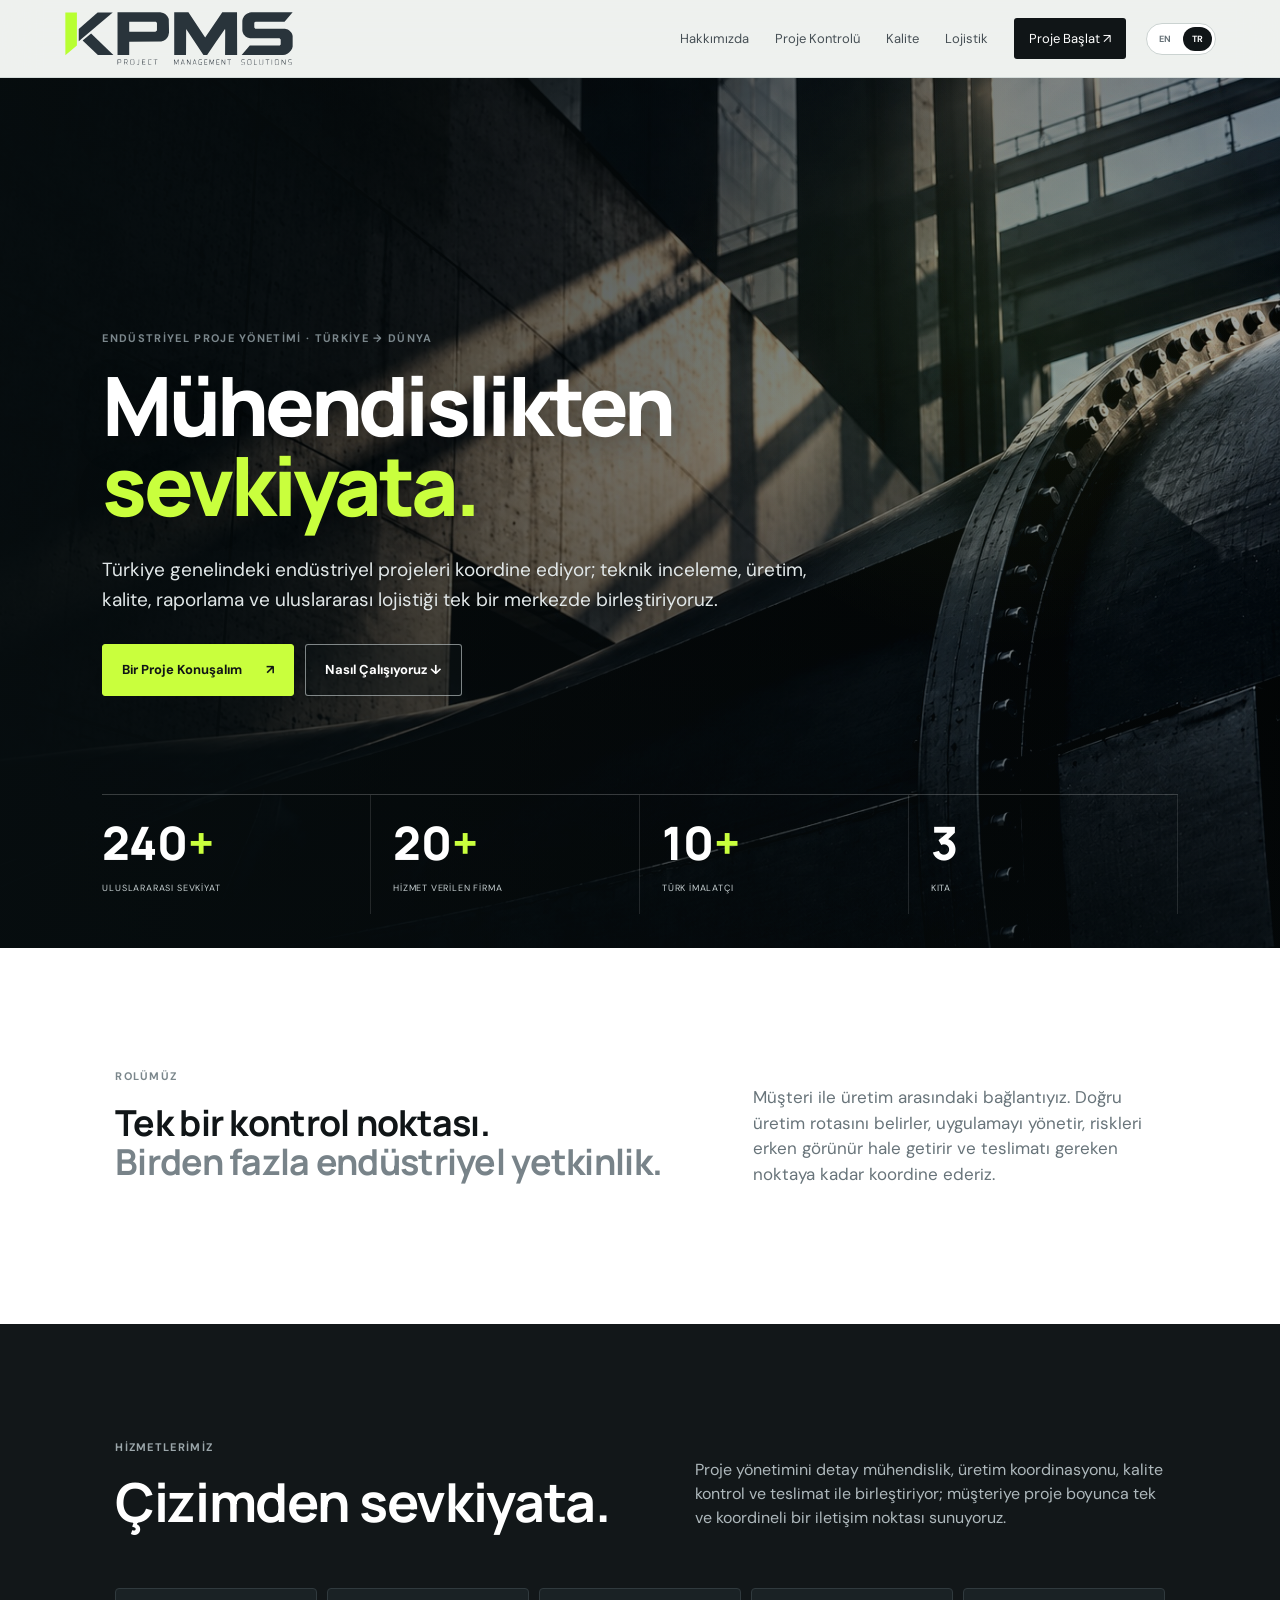
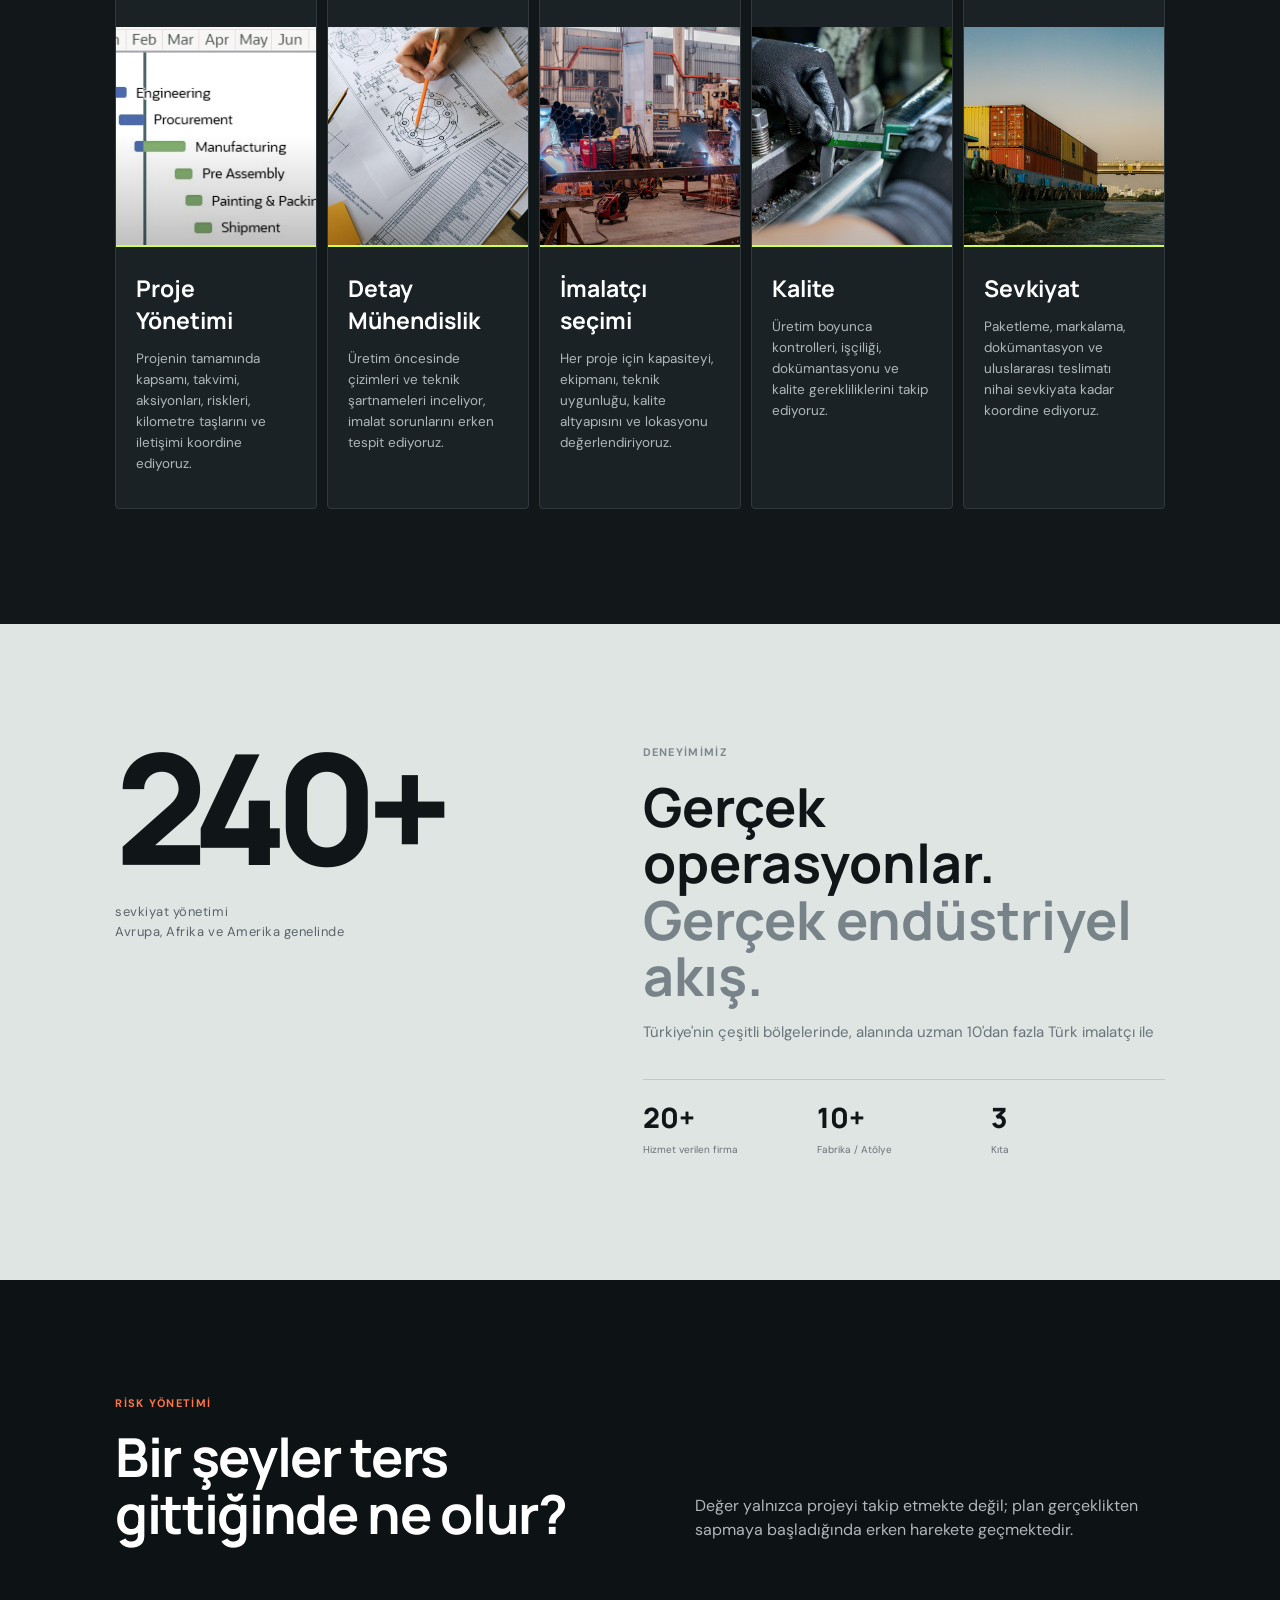
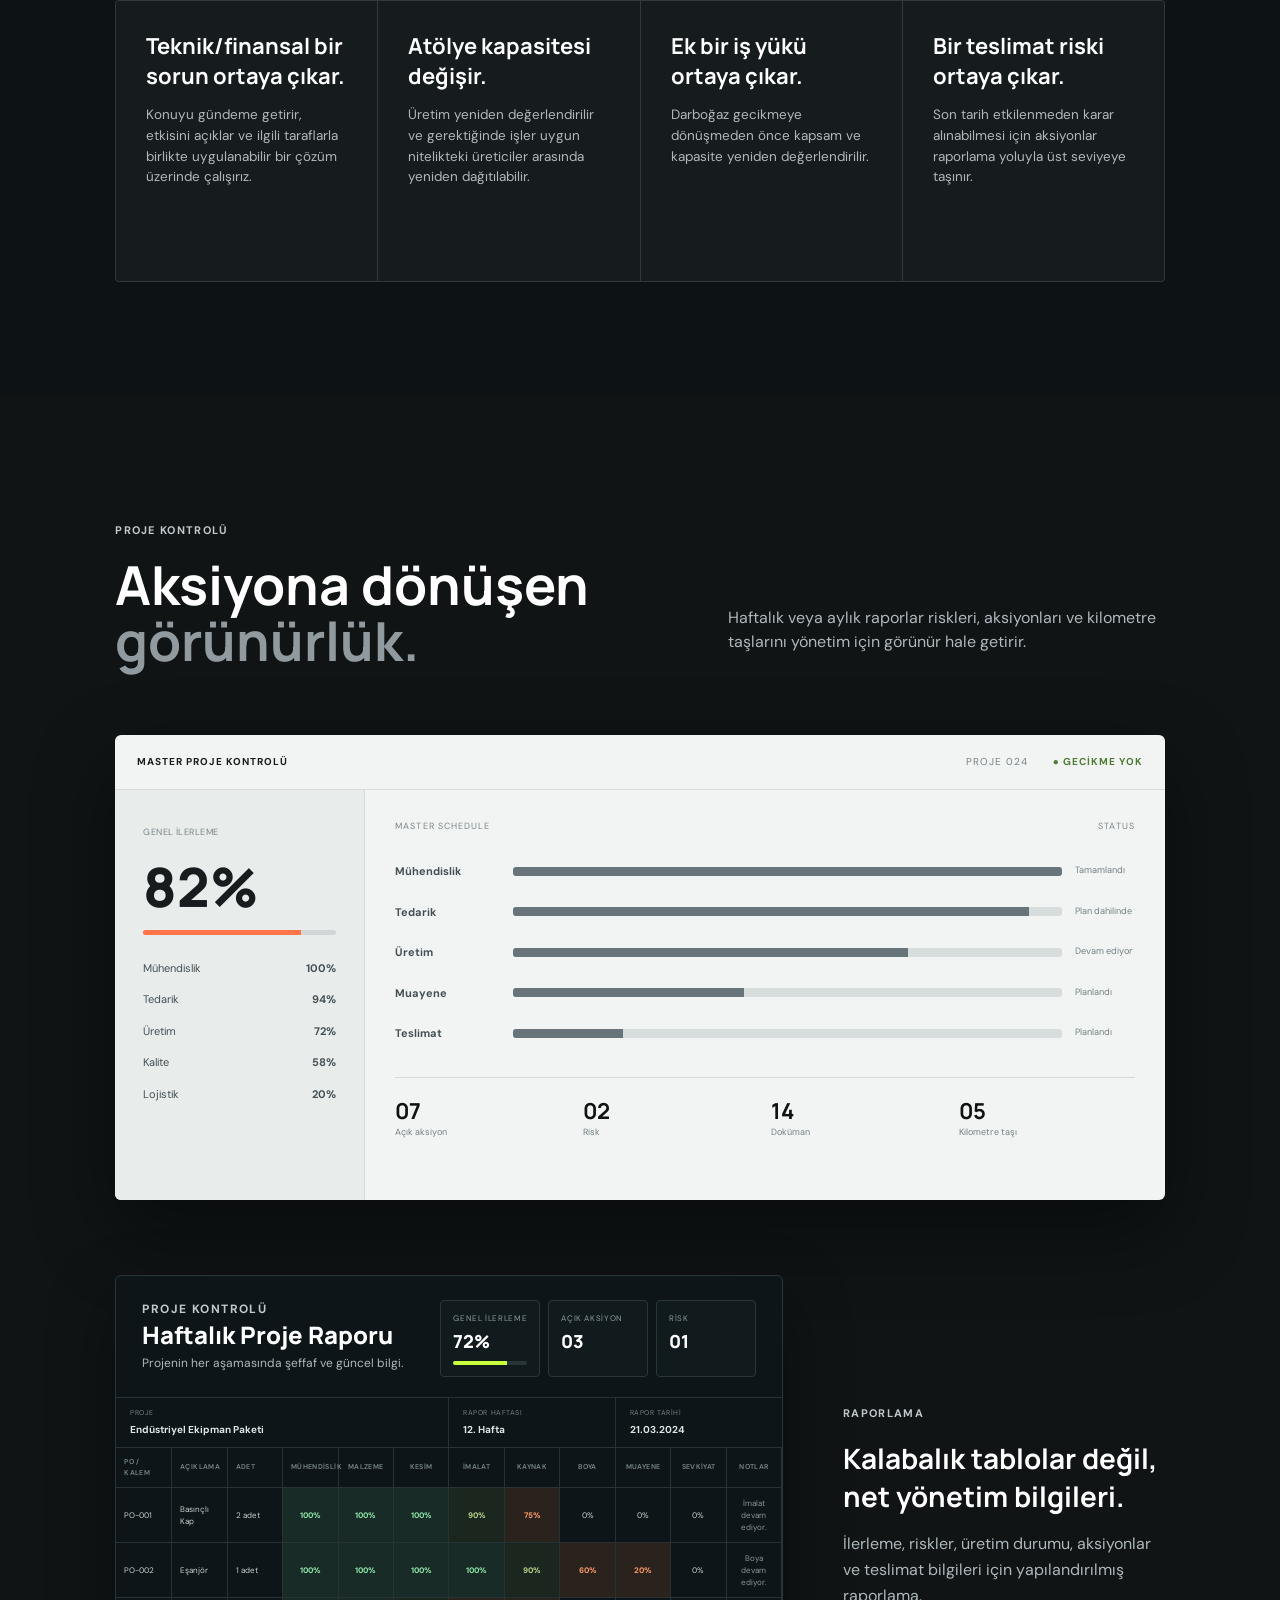
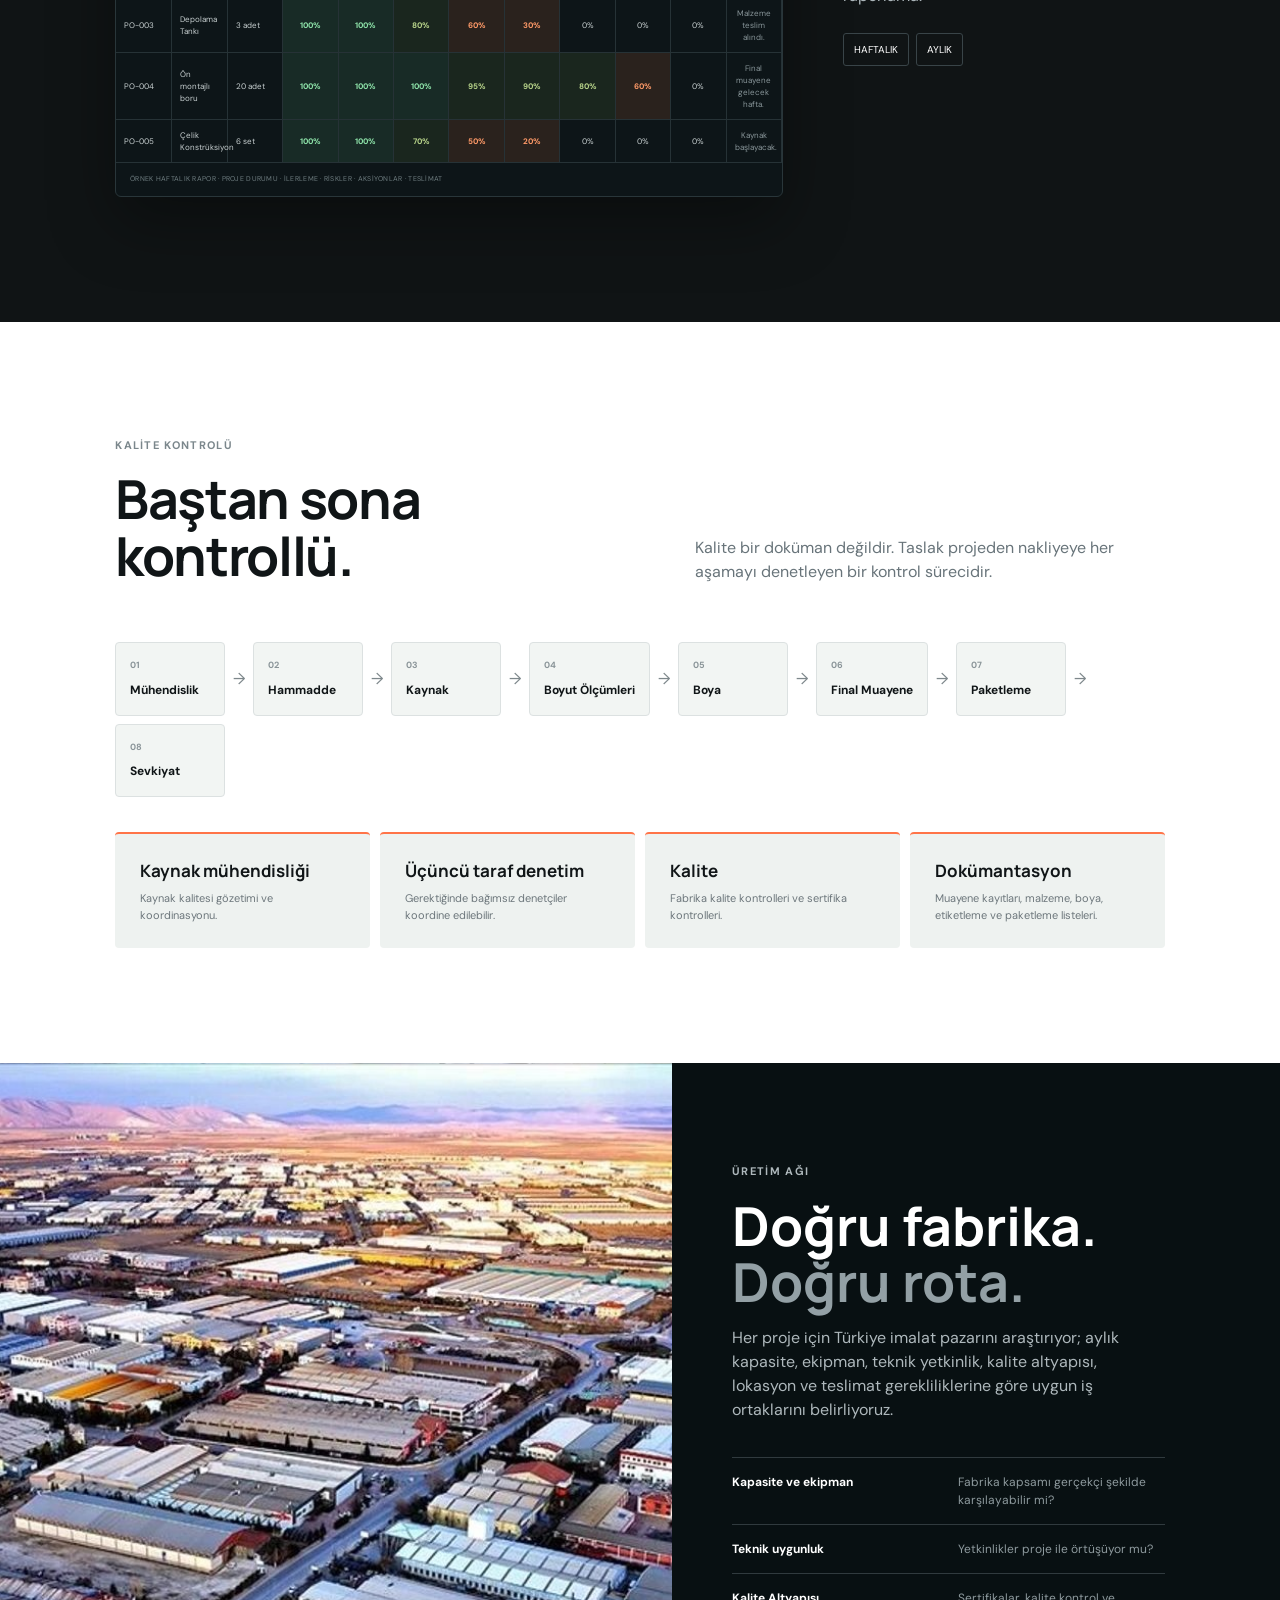
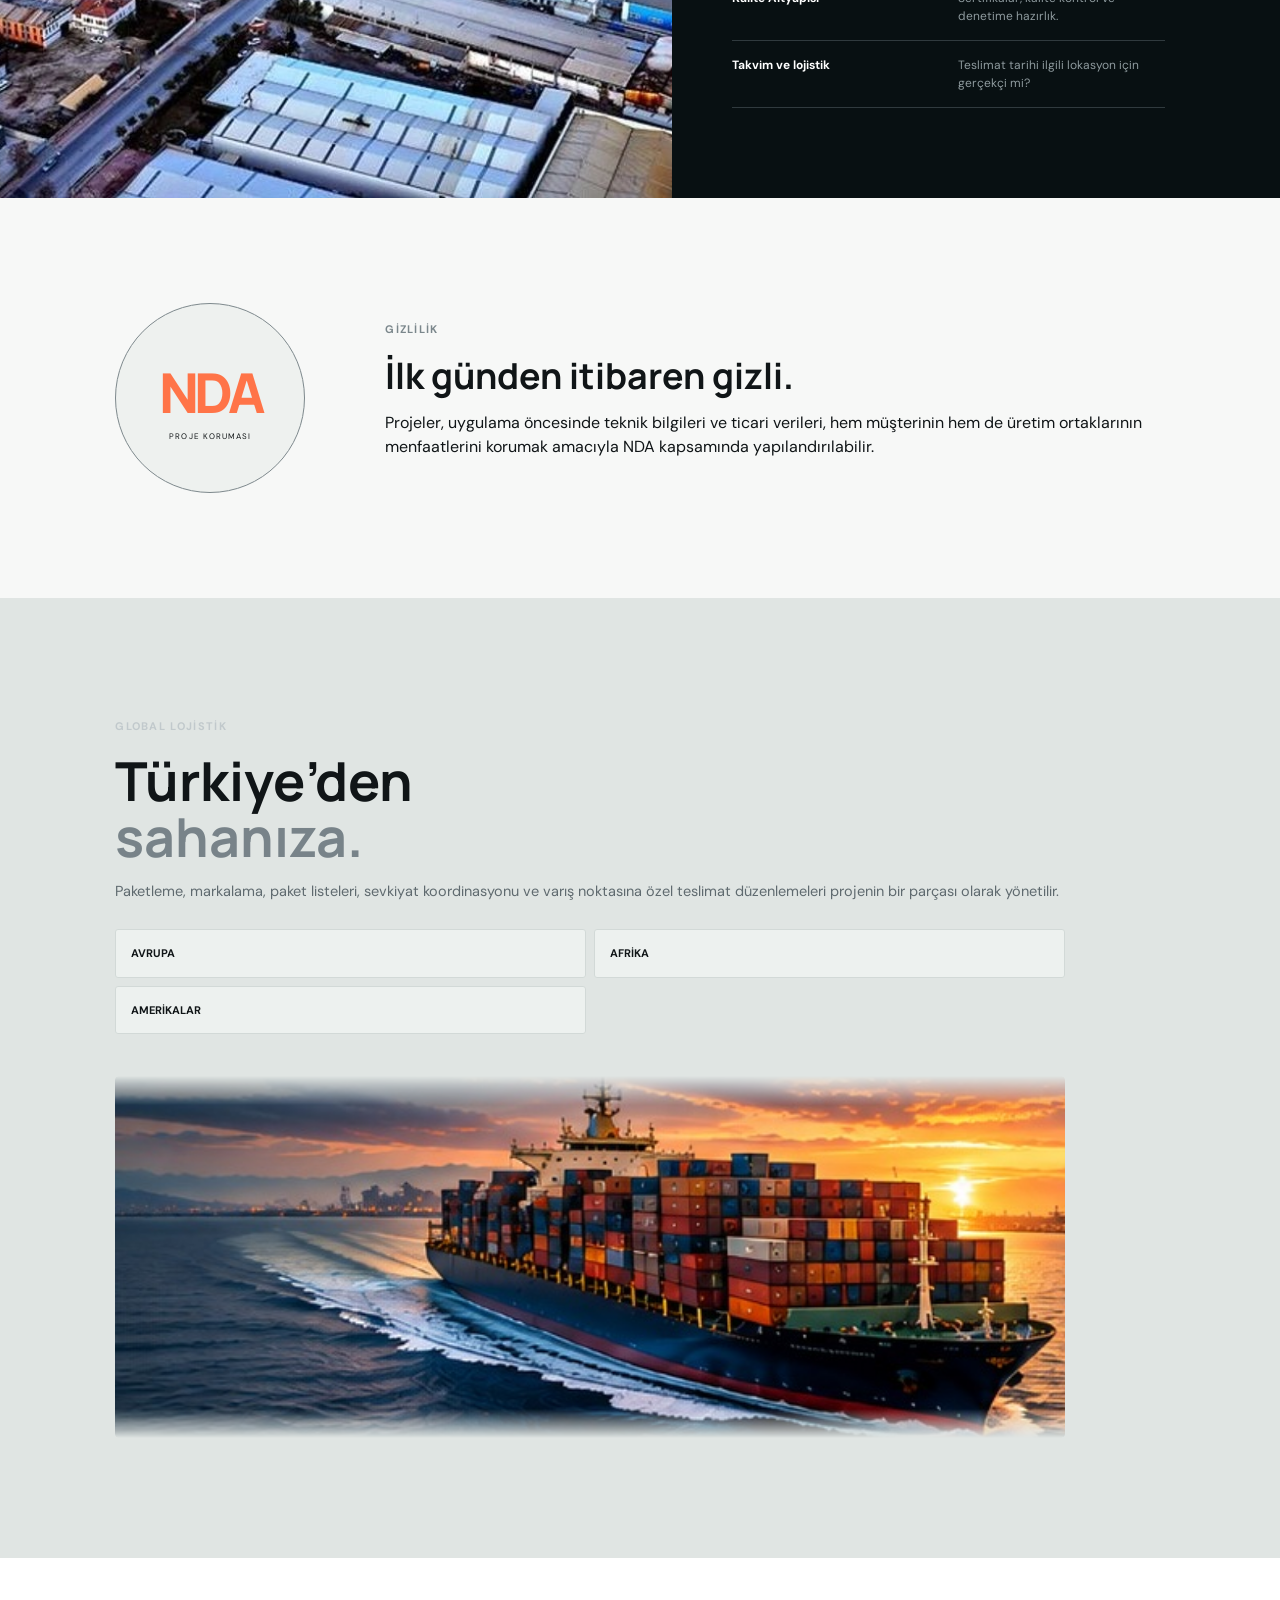
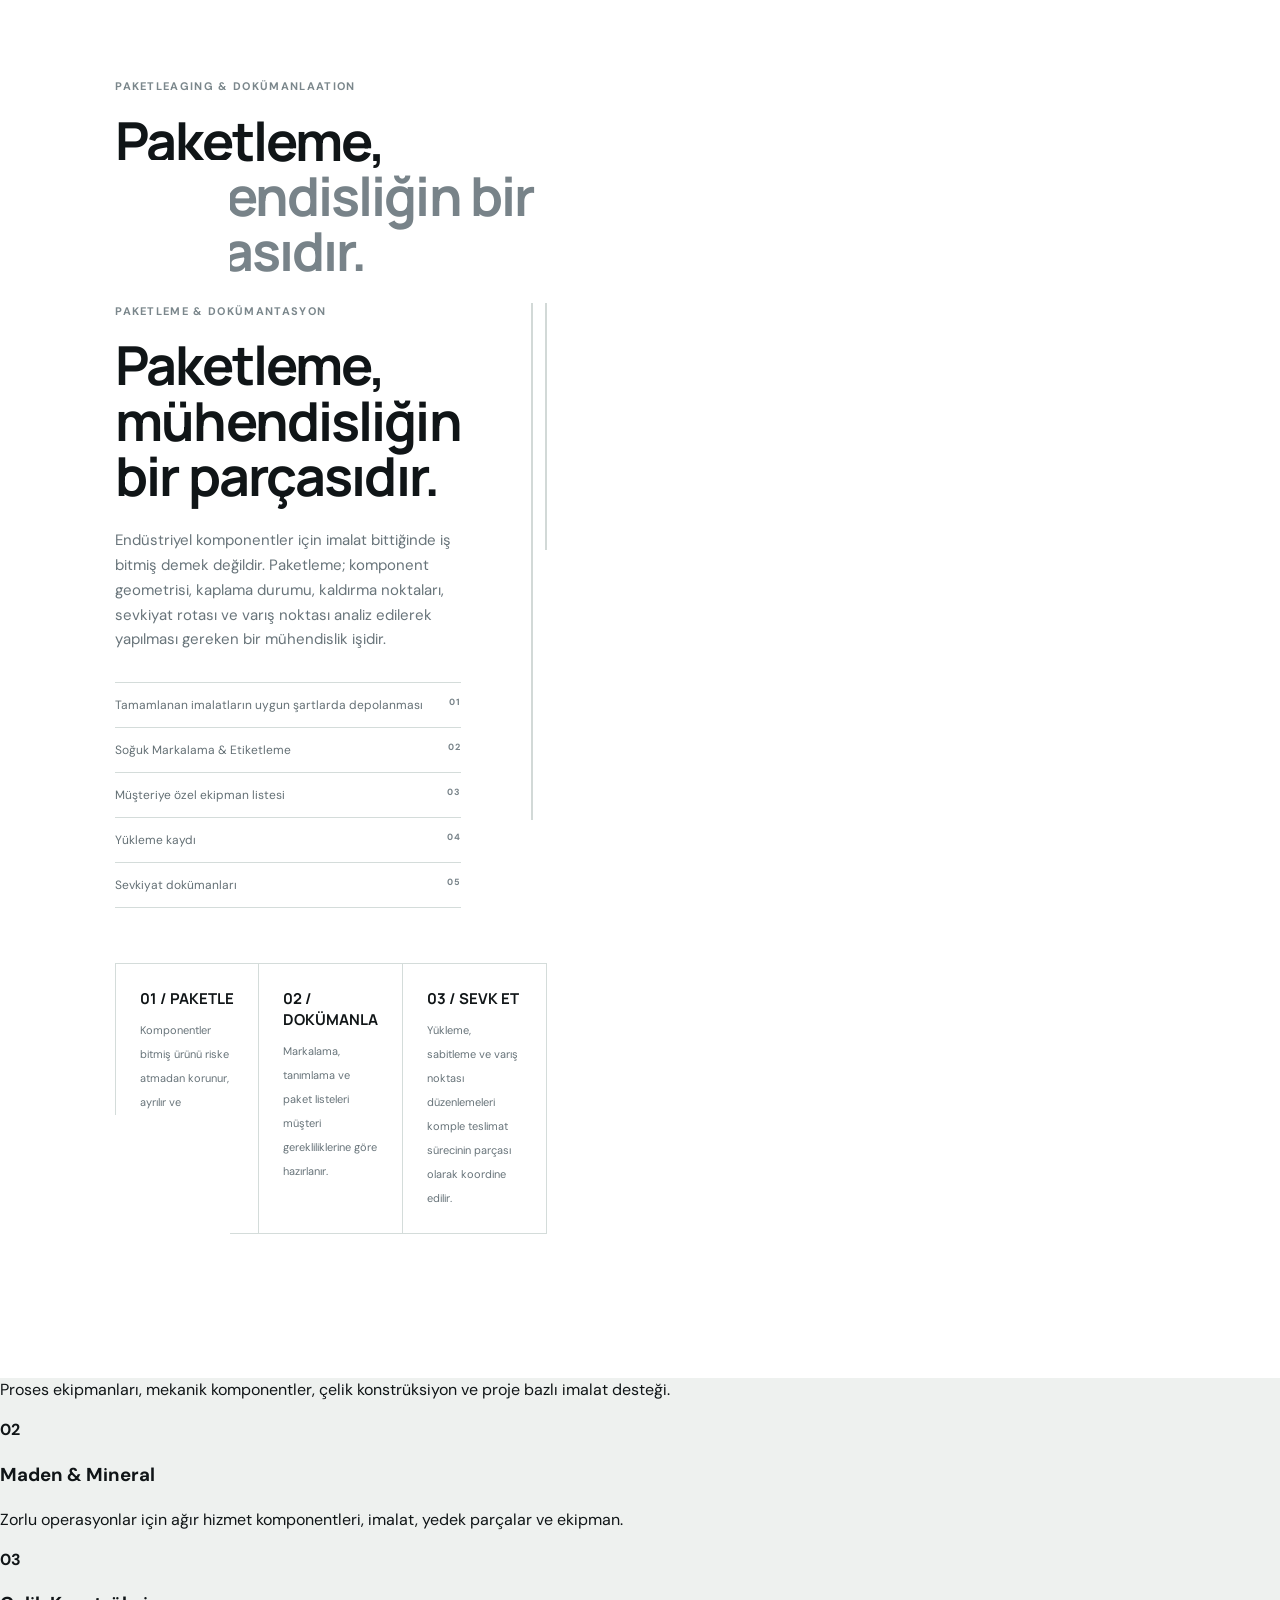
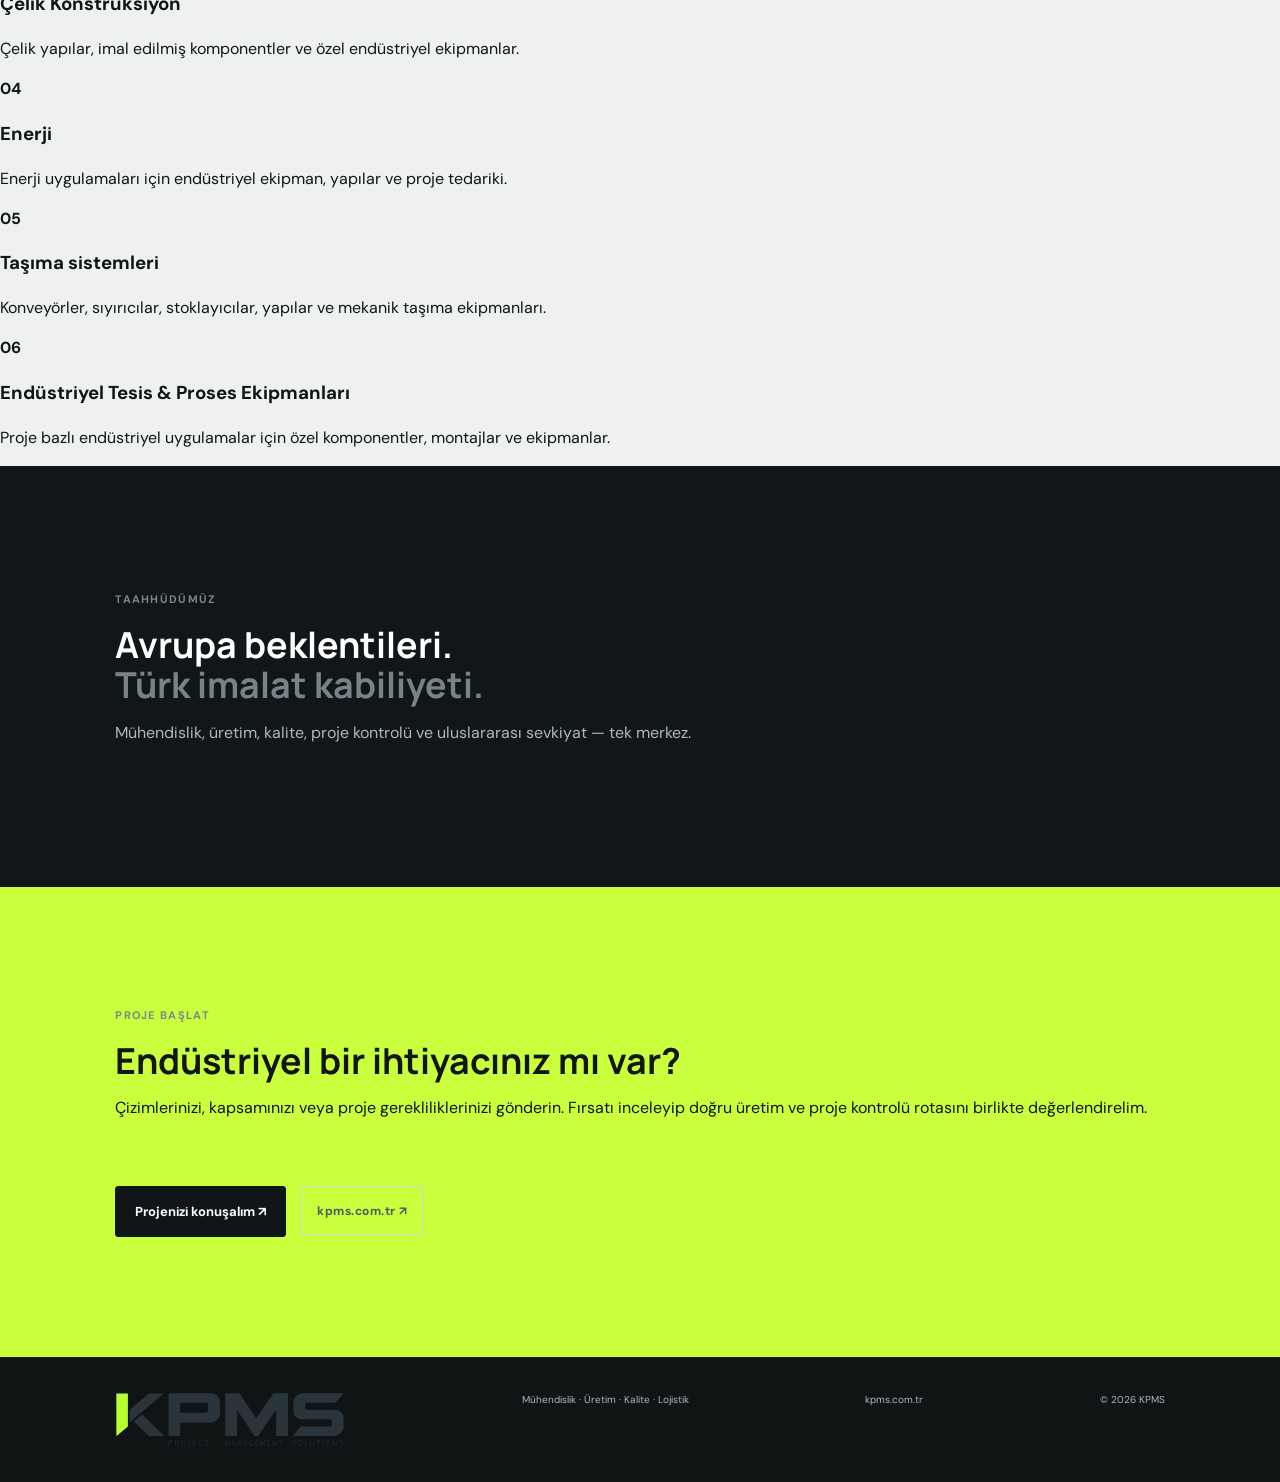
==== commit 02dd7f77: "Fix Turkish copy punctuation and wording" ====
--- a/tr/index.html
+++ b/tr/index.html
@@ -134,9 +134,9 @@
 <section class="hero"><div class="hero-media"></div><div class="hero-tint"></div><div class="hero-lines"></div><div class="hero-inner"><p class="kicker">ENDÜSTRİYEL PROJE YÖNETİMİ · TÜRKİYE → DÜNYA</p><h1>Mühendislikten<br><em>sevkiyata.</em></h1><p class="hero-copy">Türkiye genelindeki endüstriyel projeleri koordine ediyor; teknik inceleme, üretim, kalite, raporlama ve uluslararası lojistiği tek bir merkezde birleştiriyoruz.</p><div class="actions"><a class="btn lime" href="#contact">Bir Proje Konuşalım <b>↗</b></a><a class="btn ghost" href="#model">Nasıl Çalışıyoruz ↓</a></div></div><div class="hero-bottom"><div><b>240<span>+</span></b><small>Uluslararası sevkiyat</small></div><div><b>20<span>+</span></b><small>Hizmet verilen firma</small></div><div><b>10<span>+</span></b><small>Türk imalatçı</small></div><div><b>3</b><small>Kıta</small></div></div></section>
 <section class="statement"><div><p class="kicker">ROLÜMÜZ</p><h2>Tek bir kontrol noktası.<br><span>Birden fazla endüstriyel yetkinlik.</span></h2></div><p>Müşteri ile üretim arasındaki bağlantıyız. Doğru üretim rotasını belirler, uygulamayı yönetir, riskleri erken görünür hale getirir ve teslimatı gereken noktaya kadar koordine ederiz.</p></section>
 <section id="model" class="model section"><div class="section-head"><div><p class="kicker">HİZMETLERİMİZ</p><h2>Çizimden sevkiyata.</h2></div><p>Proje yönetimini detay mühendislik, üretim koordinasyonu, kalite kontrol ve teslimat ile birleştiriyor; müşteriye proje boyunca tek ve koordineli bir iletişim noktası sunuyoruz.</p></div><div class="journey"><article><div class="photo p1"></div><h3>Proje Yönetimi</h3><p>Projenin tamamında kapsamı, takvimi, aksiyonları, riskleri, kilometre taşlarını ve iletişimi koordine ediyoruz.</p></article><article><div class="photo p2"></div><h3>Detay Mühendislik</h3><p>Üretim öncesinde çizimleri ve teknik şartnameleri inceliyor, imalat sorunlarını erken tespit ediyoruz.</p></article><article><div class="photo p3"></div><h3>İmalatçı seçimi</h3><p>Her proje için kapasiteyi, ekipmanı, teknik uygunluğu, kalite altyapısını ve lokasyonu değerlendiriyoruz.</p></article><article><div class="photo p4"></div><h3>Kalite</h3><p>Üretim boyunca kontrolleri, işçiliği, dokümantasyonu ve kalite gerekliliklerini takip ediyoruz.</p></article><article><div class="photo p5"></div><h3>Sevkiyat</h3><p>Paketleme, markalama, dokümantasyon ve uluslararası teslimatı nihai sevkiyata kadar koordine ediyoruz.</p></article></div></section>
-<section class="experience"><div class="big-number"><strong>240+</strong><span>sevkiyat yönetimi<br>Avrupa, Afrika ve Amerika genelinde</span></div><div class="experience-copy"><p class="kicker">DENEYİMİMİZ</p><h2>Gerçek operasyonlar.<br><span>Gerçek endüstriyel akış.</span></h2><p>Türkiye'nin çeşitli bölgelerinde, alanında uzman 10'dan fazla Türk imalatçı,</p><div class="mini-stats"><div><b>20+</b><span>Hizmet verilen firma</span></div><div><b>10+</b><span>Fabrika / Atölye</span></div><div><b>3</b><span>Kıta</span></div></div></div></section>
+<section class="experience"><div class="big-number"><strong>240+</strong><span>sevkiyat yönetimi<br>Avrupa, Afrika ve Amerika genelinde</span></div><div class="experience-copy"><p class="kicker">DENEYİMİMİZ</p><h2>Gerçek operasyonlar.<br><span>Gerçek endüstriyel akış.</span></h2><p>Türkiye'nin çeşitli bölgelerinde, alanında uzman 10'dan fazla Türk imalatçı ile</p><div class="mini-stats"><div><b>20+</b><span>Hizmet verilen firma</span></div><div><b>10+</b><span>Fabrika / Atölye</span></div><div><b>3</b><span>Kıta</span></div></div></div></section>
 <section class="risk section"><div class="section-head"><div><p class="kicker">RİSK YÖNETİMİ</p><h2>Bir şeyler ters gittiğinde ne olur?</h2></div><p>Değer yalnızca projeyi takip etmekte değil; plan gerçeklikten sapmaya başladığında erken harekete geçmektedir.</p></div><div class="risk-grid"><div><b>TECHNICAL</b><h3>Teknik/finansal bir sorun ortaya çıkar.</h3><p>Konuyu gündeme getirir, etkisini açıklar ve ilgili taraflarla birlikte uygulanabilir bir çözüm üzerinde çalışırız.</p></div><div><b>CAPACITY</b><h3>Atölye kapasitesi değişir.</h3><p>Üretim yeniden değerlendirilir ve gerektiğinde işler uygun nitelikteki üreticiler arasında yeniden dağıtılabilir.</p></div><div><b>WORKLOAD</b><h3>Ek bir iş yükü ortaya çıkar.</h3><p>Darboğaz gecikmeye dönüşmeden önce kapsam ve kapasite yeniden değerlendirilir.</p></div><div><b>DELIVERY</b><h3>Bir teslimat riski ortaya çıkar.</h3><p>Son tarih etkilenmeden karar alınabilmesi için aksiyonlar raporlama yoluyla üst seviyeye taşınır.</p></div></div></section>
-<section id="control" class="control"><div class="control-head"><div><p class="kicker light">PROJE KONTROLÜ</p><h2>Aksiyona dönüşen<br><span>görünürlük.</span></h2></div><p>Haftalık veya aylık raporlar riskleri, aksiyonları ve kilometre taşlarını yönetim için görünür hale getirir.</p></div><div class="dashboard"><div class="dashbar"><b>MASTER PROJE KONTROLÜ</b><span>PROJE 024</span><i>● GECİKME YOK</i></div><div class="dashbody"><aside><small>GENEL İLERLEME</small><strong id="progressValue">82%</strong><div class="meter"><i></i></div><label>Mühendislik <b>100%</b></label><label>Tedarik <b>94%</b></label><label>Üretim <b>72%</b></label><label>Kalite <b>58%</b></label><label>Lojistik <b>20%</b></label></aside><div class="gantt"><div class="g-head"><span>MASTER SCHEDULE</span><span>STATUS</span></div><div class="grow"><b>Mühendislik</b><i><em style="width: 100%;"></em></i><small>Tamamlandı</small></div><div class="grow"><b>Tedarik</b><i><em style="width: 94%;"></em></i><small>Plan dahilinde</small></div><div class="grow"><b>Üretim</b><i><em style="width: 72%;"></em></i><small>Devam ediyor</small></div><div class="grow"><b>Muayene</b><i><em style="width: 42%;"></em></i><small>Planlandı</small></div><div class="grow"><b>Teslimat</b><i><em style="width: 20%;"></em></i><small>Planlandı</small></div><div class="dash-cards"><span><b>07</b>Açık aksiyon</span><span><b>02</b>Risk</span><span><b>14</b>Doküman</span><span><b>05</b>Kilometre taşı</span></div></div></div></div><div class="reports"><div class="report-sheet"><div class="report-top"><div><p class="kicker light">PROJE KONTROLÜ</p><h4>Haftalık Proje Raporu</h4><p>Projenin her aşamasında şeffaf ve güncel bilgi.</p></div><div class="report-kpis"><div class="report-kpi"><small>Genel İlerleme</small><strong>72%</strong><div class="bar"><i></i></div></div><div class="report-kpi"><small>Açık Aksiyon</small><strong>03</strong></div><div class="report-kpi"><small>Risk</small><strong>01</strong></div></div></div><div class="report-meta"><div><small>Proje</small><b>Endüstriyel Ekipman Paketi</b></div><div><small>Rapor Haftası</small><b>12. Hafta</b></div><div><small>Rapor Tarihi</small><b>21.03.2024</b></div></div><table class="report-table"><thead><tr><th>PO / Kalem</th><th>Açıklama</th><th>Adet</th><th>Mühendislik</th><th>Malzeme</th><th>Kesim</th><th>İmalat</th><th>Kaynak</th><th>Boya</th><th>Muayene</th><th>Sevkiyat</th><th>Notlar</th></tr></thead><tbody><tr><td>PO-001</td><td>Basınçlı Kap</td><td>2 adet</td><td class="progress-cell done">100%</td><td class="progress-cell done">100%</td><td class="progress-cell done">100%</td><td class="progress-cell">90%</td><td class="progress-cell mid">75%</td><td>0%</td><td>0%</td><td>0%</td><td class="note">İmalat devam ediyor.</td></tr><tr><td>PO-002</td><td>Eşanjör</td><td>1 adet</td><td class="progress-cell done">100%</td><td class="progress-cell done">100%</td><td class="progress-cell done">100%</td><td class="progress-cell done">100%</td><td class="progress-cell">90%</td><td class="progress-cell mid">60%</td><td class="progress-cell mid">20%</td><td>0%</td><td class="note">Boya devam ediyor.</td></tr><tr><td>PO-003</td><td>Depolama Tankı</td><td>3 adet</td><td class="progress-cell done">100%</td><td class="progress-cell done">100%</td><td class="progress-cell">80%</td><td class="progress-cell mid">60%</td><td class="progress-cell mid">30%</td><td>0%</td><td>0%</td><td>0%</td><td class="note">Malzeme teslim alındı.</td></tr><tr><td>PO-004</td><td>Ön montajlı boru</td><td>20 adet</td><td class="progress-cell done">100%</td><td class="progress-cell done">100%</td><td class="progress-cell done">100%</td><td class="progress-cell">95%</td><td class="progress-cell">90%</td><td class="progress-cell">80%</td><td class="progress-cell mid">60%</td><td>0%</td><td class="note">Final muayene gelecek hafta.</td></tr><tr><td>PO-005</td><td>Çelik Konstrüksiyon</td><td>6 set</td><td class="progress-cell done">100%</td><td class="progress-cell done">100%</td><td class="progress-cell">70%</td><td class="progress-cell mid">50%</td><td class="progress-cell mid">20%</td><td>0%</td><td>0%</td><td>0%</td><td class="note">Kaynak başlayacak.</td></tr></tbody></table><div class="report-footer">ÖRNEK HAFTALIK RAPOR · PROJE DURUMU · İLERLEME · RİSKLER · AKSİYONLAR · TESLİMAT</div></div><div><p class="kicker light">RAPORLAMA</p><h3>Kalabalık tabloar değil, hap yönetim bilgileri.</h3><p>İlerleme, riskler, üretim durumu, aksiyonlar ve teslimat bilgileri için yapılandırılmış raporlama.</p><div class="tags"><span>HAFTALIK</span><span>AYLIK</span></div></div></div></section>
+<section id="control" class="control"><div class="control-head"><div><p class="kicker light">PROJE KONTROLÜ</p><h2>Aksiyona dönüşen<br><span>görünürlük.</span></h2></div><p>Haftalık veya aylık raporlar riskleri, aksiyonları ve kilometre taşlarını yönetim için görünür hale getirir.</p></div><div class="dashboard"><div class="dashbar"><b>MASTER PROJE KONTROLÜ</b><span>PROJE 024</span><i>● GECİKME YOK</i></div><div class="dashbody"><aside><small>GENEL İLERLEME</small><strong id="progressValue">82%</strong><div class="meter"><i></i></div><label>Mühendislik <b>100%</b></label><label>Tedarik <b>94%</b></label><label>Üretim <b>72%</b></label><label>Kalite <b>58%</b></label><label>Lojistik <b>20%</b></label></aside><div class="gantt"><div class="g-head"><span>MASTER SCHEDULE</span><span>STATUS</span></div><div class="grow"><b>Mühendislik</b><i><em style="width: 100%;"></em></i><small>Tamamlandı</small></div><div class="grow"><b>Tedarik</b><i><em style="width: 94%;"></em></i><small>Plan dahilinde</small></div><div class="grow"><b>Üretim</b><i><em style="width: 72%;"></em></i><small>Devam ediyor</small></div><div class="grow"><b>Muayene</b><i><em style="width: 42%;"></em></i><small>Planlandı</small></div><div class="grow"><b>Teslimat</b><i><em style="width: 20%;"></em></i><small>Planlandı</small></div><div class="dash-cards"><span><b>07</b>Açık aksiyon</span><span><b>02</b>Risk</span><span><b>14</b>Doküman</span><span><b>05</b>Kilometre taşı</span></div></div></div></div><div class="reports"><div class="report-sheet"><div class="report-top"><div><p class="kicker light">PROJE KONTROLÜ</p><h4>Haftalık Proje Raporu</h4><p>Projenin her aşamasında şeffaf ve güncel bilgi.</p></div><div class="report-kpis"><div class="report-kpi"><small>Genel İlerleme</small><strong>72%</strong><div class="bar"><i></i></div></div><div class="report-kpi"><small>Açık Aksiyon</small><strong>03</strong></div><div class="report-kpi"><small>Risk</small><strong>01</strong></div></div></div><div class="report-meta"><div><small>Proje</small><b>Endüstriyel Ekipman Paketi</b></div><div><small>Rapor Haftası</small><b>12. Hafta</b></div><div><small>Rapor Tarihi</small><b>21.03.2024</b></div></div><table class="report-table"><thead><tr><th>PO / Kalem</th><th>Açıklama</th><th>Adet</th><th>Mühendislik</th><th>Malzeme</th><th>Kesim</th><th>İmalat</th><th>Kaynak</th><th>Boya</th><th>Muayene</th><th>Sevkiyat</th><th>Notlar</th></tr></thead><tbody><tr><td>PO-001</td><td>Basınçlı Kap</td><td>2 adet</td><td class="progress-cell done">100%</td><td class="progress-cell done">100%</td><td class="progress-cell done">100%</td><td class="progress-cell">90%</td><td class="progress-cell mid">75%</td><td>0%</td><td>0%</td><td>0%</td><td class="note">İmalat devam ediyor.</td></tr><tr><td>PO-002</td><td>Eşanjör</td><td>1 adet</td><td class="progress-cell done">100%</td><td class="progress-cell done">100%</td><td class="progress-cell done">100%</td><td class="progress-cell done">100%</td><td class="progress-cell">90%</td><td class="progress-cell mid">60%</td><td class="progress-cell mid">20%</td><td>0%</td><td class="note">Boya devam ediyor.</td></tr><tr><td>PO-003</td><td>Depolama Tankı</td><td>3 adet</td><td class="progress-cell done">100%</td><td class="progress-cell done">100%</td><td class="progress-cell">80%</td><td class="progress-cell mid">60%</td><td class="progress-cell mid">30%</td><td>0%</td><td>0%</td><td>0%</td><td class="note">Malzeme teslim alındı.</td></tr><tr><td>PO-004</td><td>Ön montajlı boru</td><td>20 adet</td><td class="progress-cell done">100%</td><td class="progress-cell done">100%</td><td class="progress-cell done">100%</td><td class="progress-cell">95%</td><td class="progress-cell">90%</td><td class="progress-cell">80%</td><td class="progress-cell mid">60%</td><td>0%</td><td class="note">Final muayene gelecek hafta.</td></tr><tr><td>PO-005</td><td>Çelik Konstrüksiyon</td><td>6 set</td><td class="progress-cell done">100%</td><td class="progress-cell done">100%</td><td class="progress-cell">70%</td><td class="progress-cell mid">50%</td><td class="progress-cell mid">20%</td><td>0%</td><td>0%</td><td>0%</td><td class="note">Kaynak başlayacak.</td></tr></tbody></table><div class="report-footer">ÖRNEK HAFTALIK RAPOR · PROJE DURUMU · İLERLEME · RİSKLER · AKSİYONLAR · TESLİMAT</div></div><div><p class="kicker light">RAPORLAMA</p><h3>Kalabalık tablolar değil, net yönetim bilgileri.</h3><p>İlerleme, riskler, üretim durumu, aksiyonlar ve teslimat bilgileri için yapılandırılmış raporlama.</p><div class="tags"><span>HAFTALIK</span><span>AYLIK</span></div></div></div></section>
 <section id="quality" class="quality section"><div class="section-head"><div><p class="kicker">KALİTE KONTROLÜ</p><h2>Baştan sona kontrollü.</h2></div><p>Kalite bir doküman değildir. Taslak projeden nakliyeye her aşamayı denetleyen bir kontrol sürecidir.</p></div><div class="quality-chain"><div><b>01</b>Mühendislik</div><i>→</i><div><b>02</b>Hammadde</div><i>→</i><div><b>03</b>Kaynak</div><i>→</i><div><b>04</b>Boyut Ölçümleri</div><i>→</i><div><b>05</b>Boya</div><i>→</i><div><b>06</b>Final Muayene</div><i>→</i><div><b>07</b>Paketleme</div><i>→</i><div><b>08</b>Sevkiyat</div></div><div class="quality-cards"><div><b>Kaynak mühendisliği</b><span>Kaynak kalitesi gözetimi ve koordinasyonu.</span></div><div><b>Üçüncü taraf denetim</b><span>Gerektiğinde bağımsız denetçiler koordine edilebilir.</span></div><div><b>Kalite</b><span>Fabrika kalite kontrolleri ve sertifika kontrolleri.</span></div><div><b>Dokümantasyon</b><span>Muayene kayıtları, malzeme, boya, etiketleme ve paketleme listeleri.</span></div></div></section>
 <section class="network"><div class="network-photo"></div><div class="network-copy"><p class="kicker">ÜRETİM AĞI</p><h2>Doğru fabrika.<br><span>Doğru rota.</span></h2><p>Her proje için Türkiye imalat pazarını araştırıyor; aylık kapasite, ekipman, teknik yetkinlik, kalite altyapısı, lokasyon ve teslimat gerekliliklerine göre uygun iş ortaklarını belirliyoruz.</p><ol><li><b>Kapasite ve ekipman</b><span>Fabrika kapsamı gerçekçi şekilde karşılayabilir mi?</span></li><li><b>Teknik uygunluk</b><span>Yetkinlikler proje ile örtüşüyor mu?</span></li><li><b>Kalite Altyapısı</b><span>Sertifikalar, kalite kontrol ve denetime hazırlık.</span></li><li><b>Takvim ve lojistik</b><span>Teslimat tarihi ilgili lokasyon için gerçekçi mi?</span></li></ol></div></section>
 <section class="confidential"><div class="nda"><span>NDA</span><small>PROJE KORUMASI</small></div><div><p class="kicker">GİZLİLİK</p><h2>İlk günden itibaren gizli.</h2><p>Projeler, uygulama öncesinde teknik bilgileri ve ticari verileri, hem müşterinin hem de üretim ortaklarının menfaatlerini korumak amacıyla NDA kapsamında yapılandırılabilir.</p></div></section>
@@ -181,7 +181,7 @@
   </div>
 </section>
 Proses ekipmanları, mekanik komponentler, çelik konstrüksiyon ve proje bazlı imalat desteği.</p></article><article><b>02</b><h3>Maden &amp; Mineral</h3><p>Zorlu operasyonlar için ağır hizmet komponentleri, imalat, yedek parçalar ve ekipman.</p></article><article><b>03</b><h3>Çelik Konstrüksiyon</h3><p>Çelik yapılar, imal edilmiş komponentler ve özel endüstriyel ekipmanlar.</p></article><article><b>04</b><h3>Enerji</h3><p>Enerji uygulamaları için endüstriyel ekipman, yapılar ve proje tedariki.</p></article><article><b>05</b><h3>Taşıma sistemleri</h3><p>Konveyörler, sıyırıcılar, stoklayıcılar, yapılar ve mekanik taşıma ekipmanları.</p></article><article><b>06</b><h3>Endüstriyel Tesis &amp; Proses Ekipmanları</h3><p>Proje bazlı endüstriyel uygulamalar için özel komponentler, montajlar ve ekipmanlar.</p></article></div></section>
-<section class="closing"><p class="kicker">TAAHHÜDÜMÜZ</p><h2>Avrupa beklentileri.<br><span>Türk imalat kabiliyeti.</span></h2><p>Mühendislik, üretim, kalite, proje kontrolü, uluslararası sevkiyat, tek merkez.</p></section>
+<section class="closing"><p class="kicker">TAAHHÜDÜMÜZ</p><h2>Avrupa beklentileri.<br><span>Türk imalat kabiliyeti.</span></h2><p>Mühendislik, üretim, kalite, proje kontrolü ve uluslararası sevkiyat — tek merkez.</p></section>
 <section id="contact" class="contact"><div><p class="kicker">PROJE BAŞLAT</p><h2>Endüstriyel bir ihtiyacınız mı var?</h2><p>Çizimlerinizi, kapsamınızı veya proje gerekliliklerinizi gönderin. Fırsatı inceleyip doğru üretim ve proje kontrolü rotasını birlikte değerlendirelim.</p></div><div class="contact-actions"><a class="btn dark" href="mailto:pmo@kpms.com.tr">Projenizi konuşalım ↗</a><a class="site-domain" href="https://kpms.com.tr" target="_blank" rel="noopener">kpms.com.tr ↗</a></div></section>
 </main>
 <footer class="footer"><a class="logo" href="https://kpms.com.tr" target="_blank" rel="noopener"><img src="../images/kpms-logo.svg" alt="KPMS — Key Proje Yönetimi Solutions"></a><span>Mühendislik · Üretim · Kalite · Lojistik</span><a href="https://kpms.com.tr" target="_blank" rel="noopener">kpms.com.tr</a><span>© 2026 KPMS</span></footer>
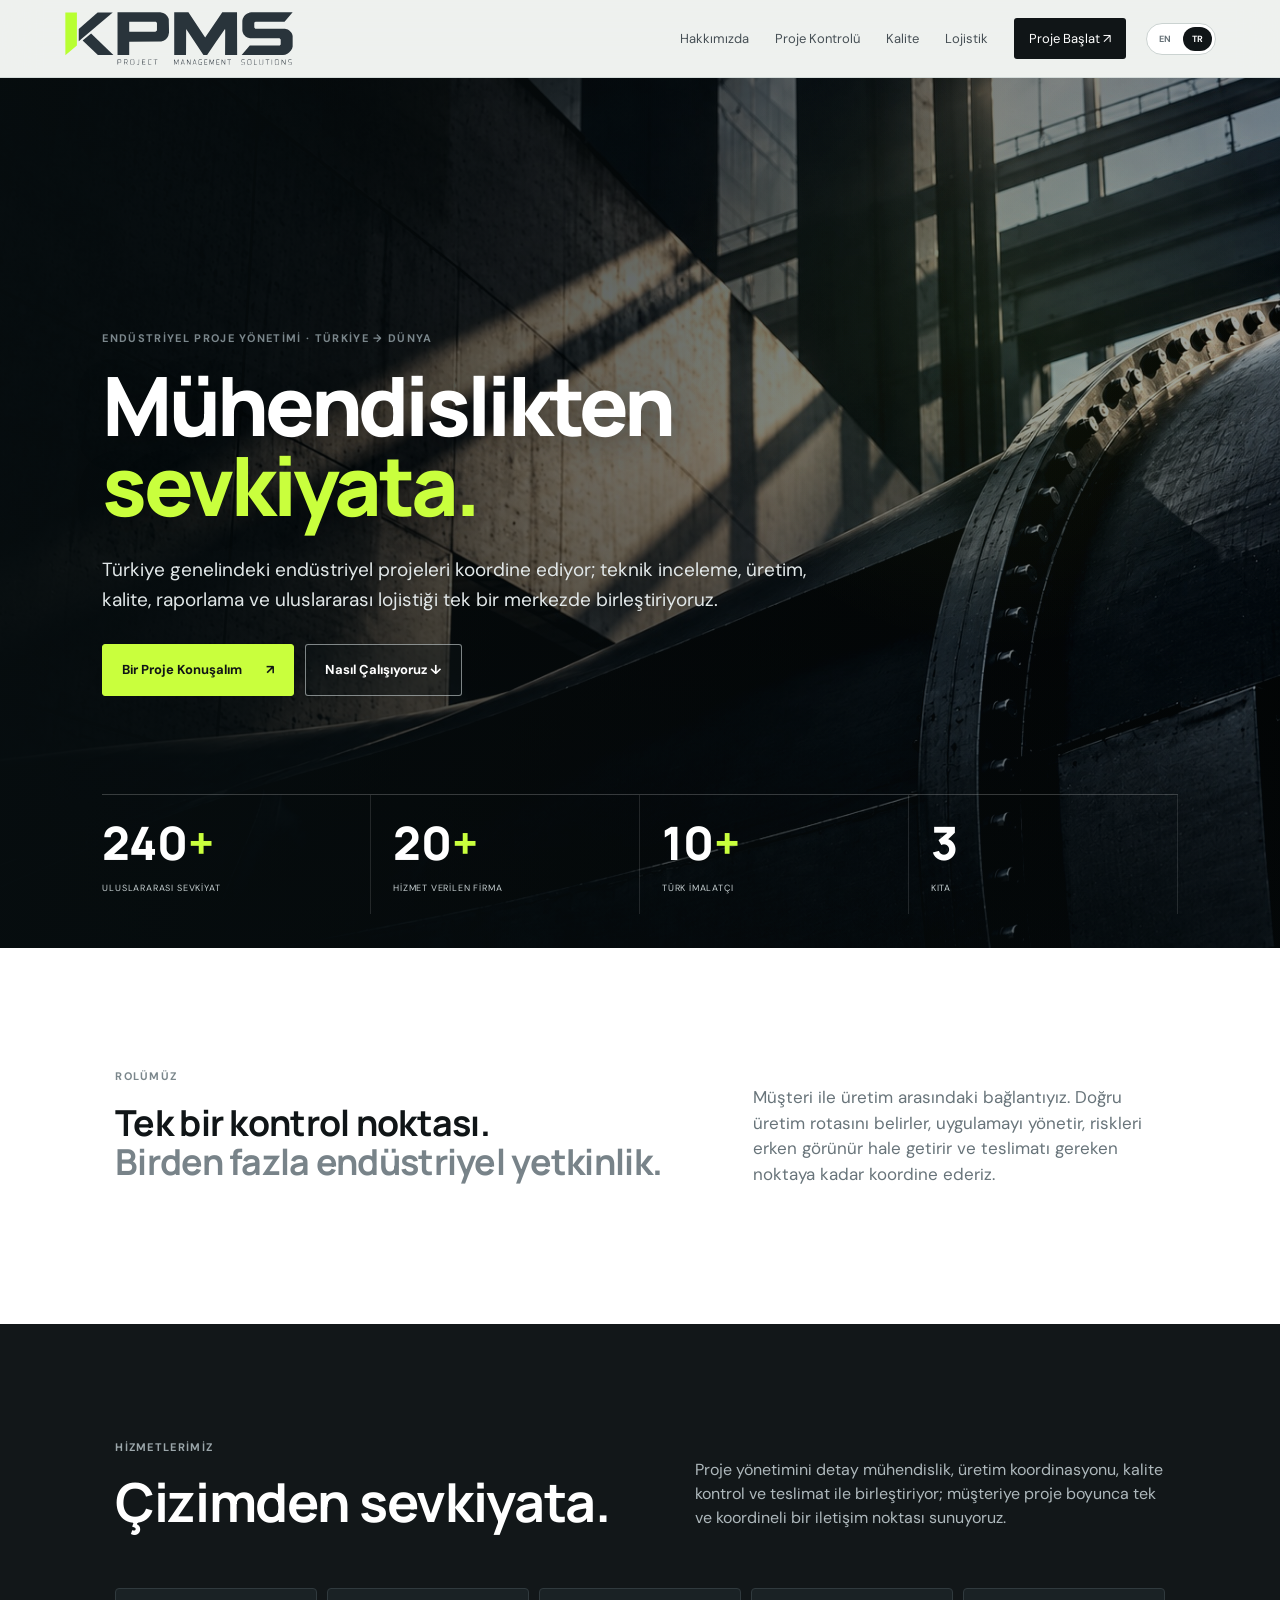
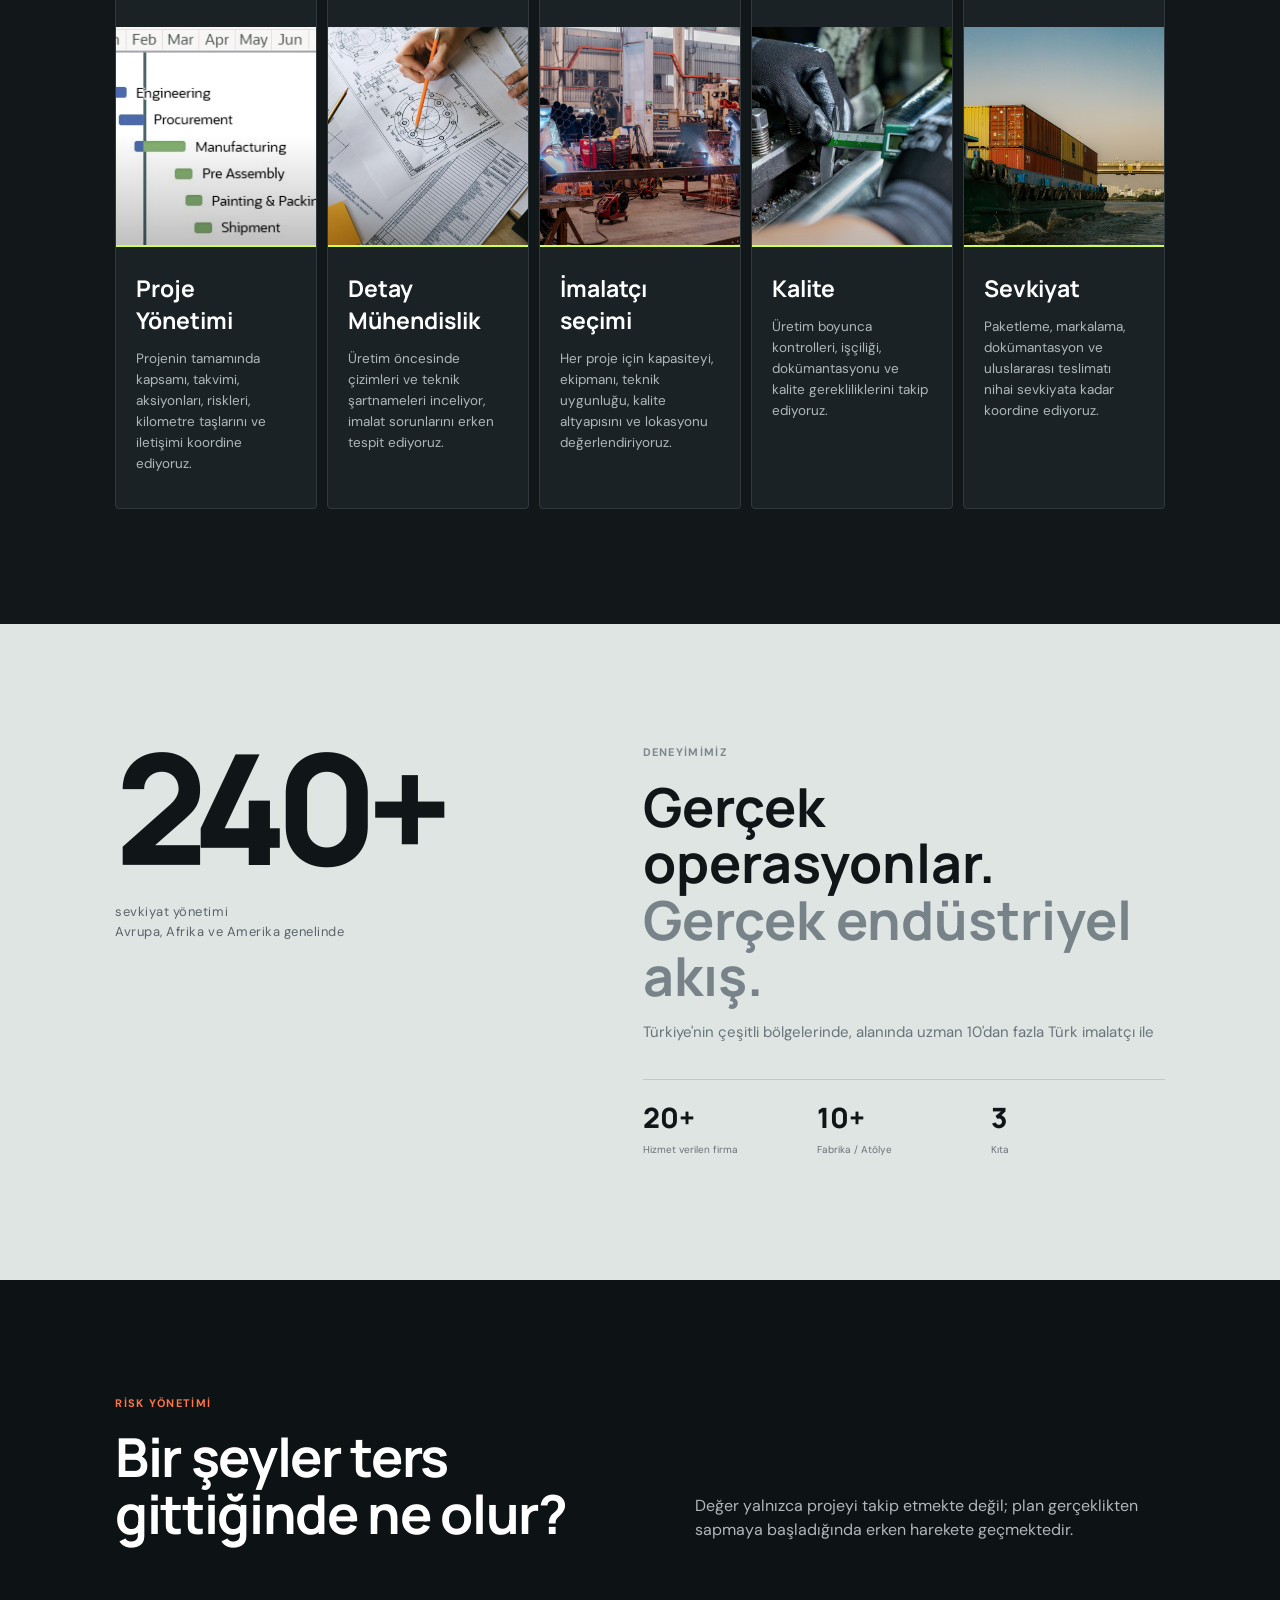
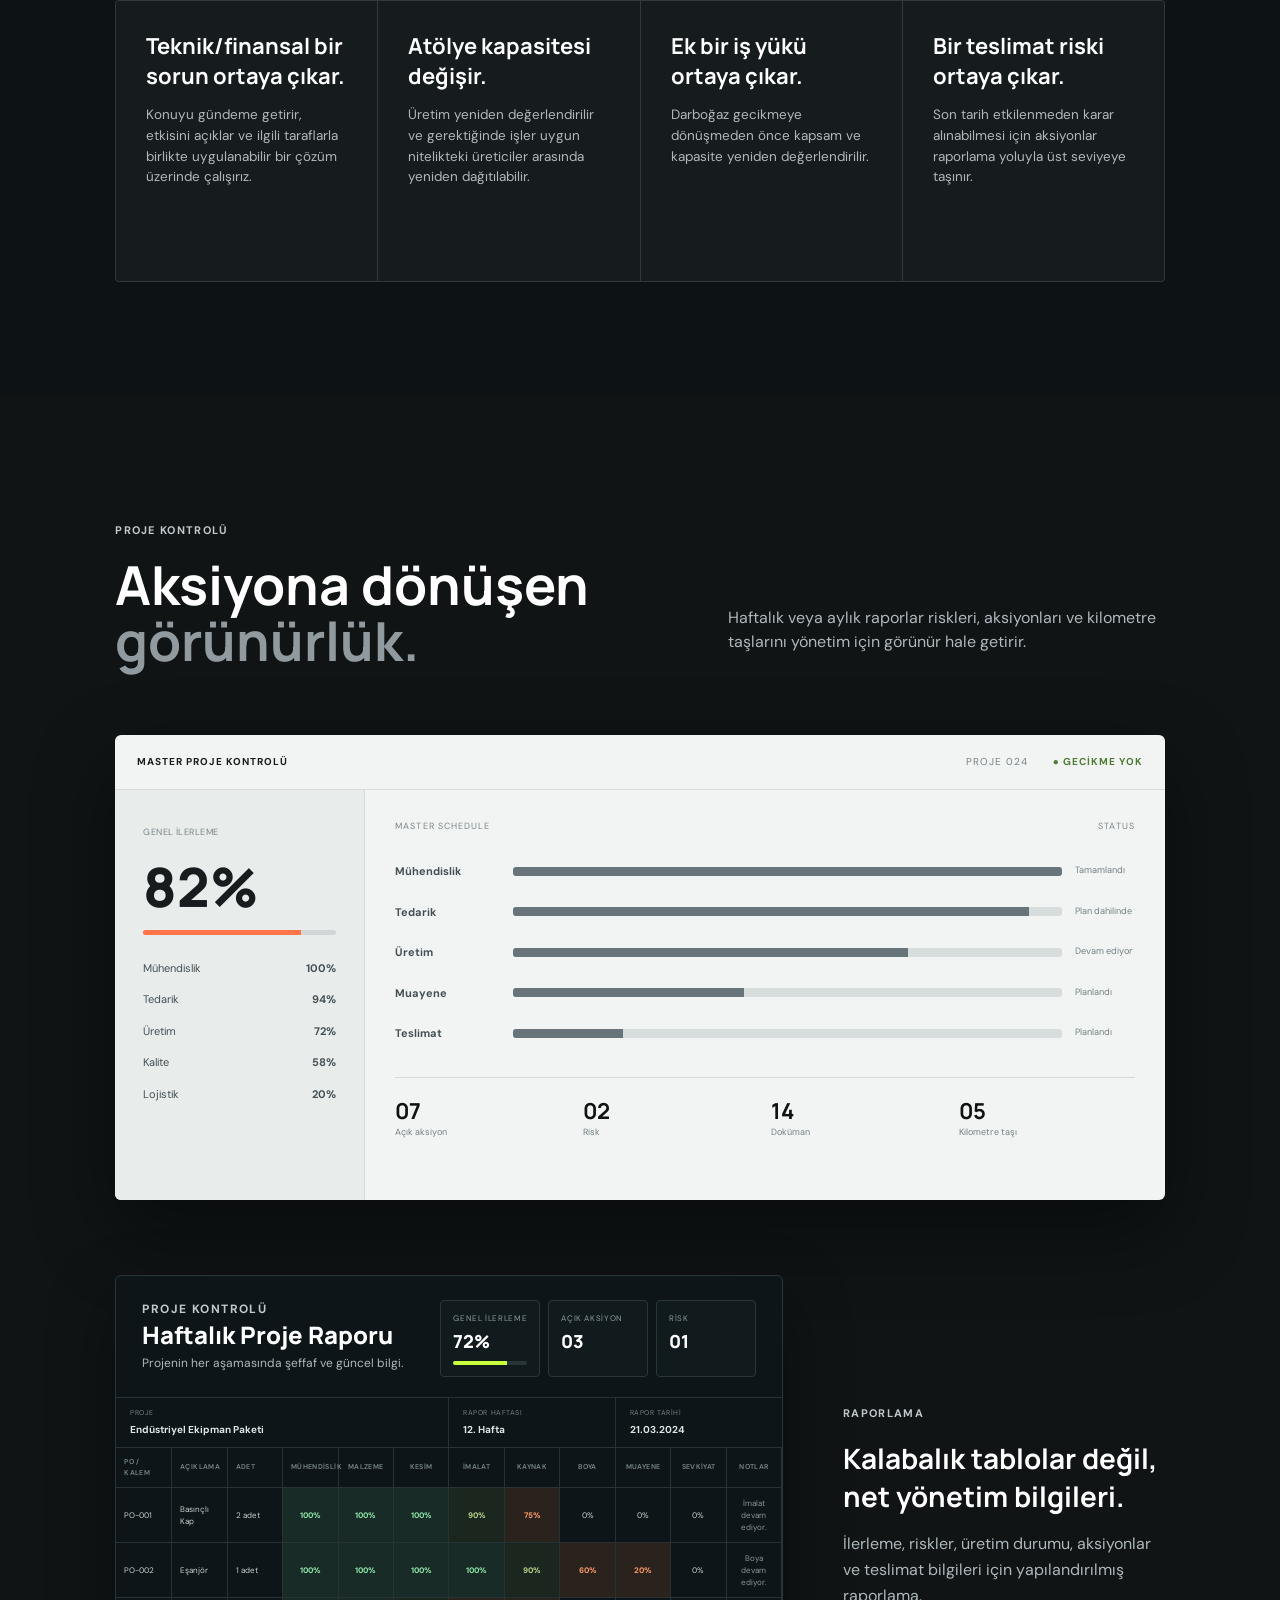
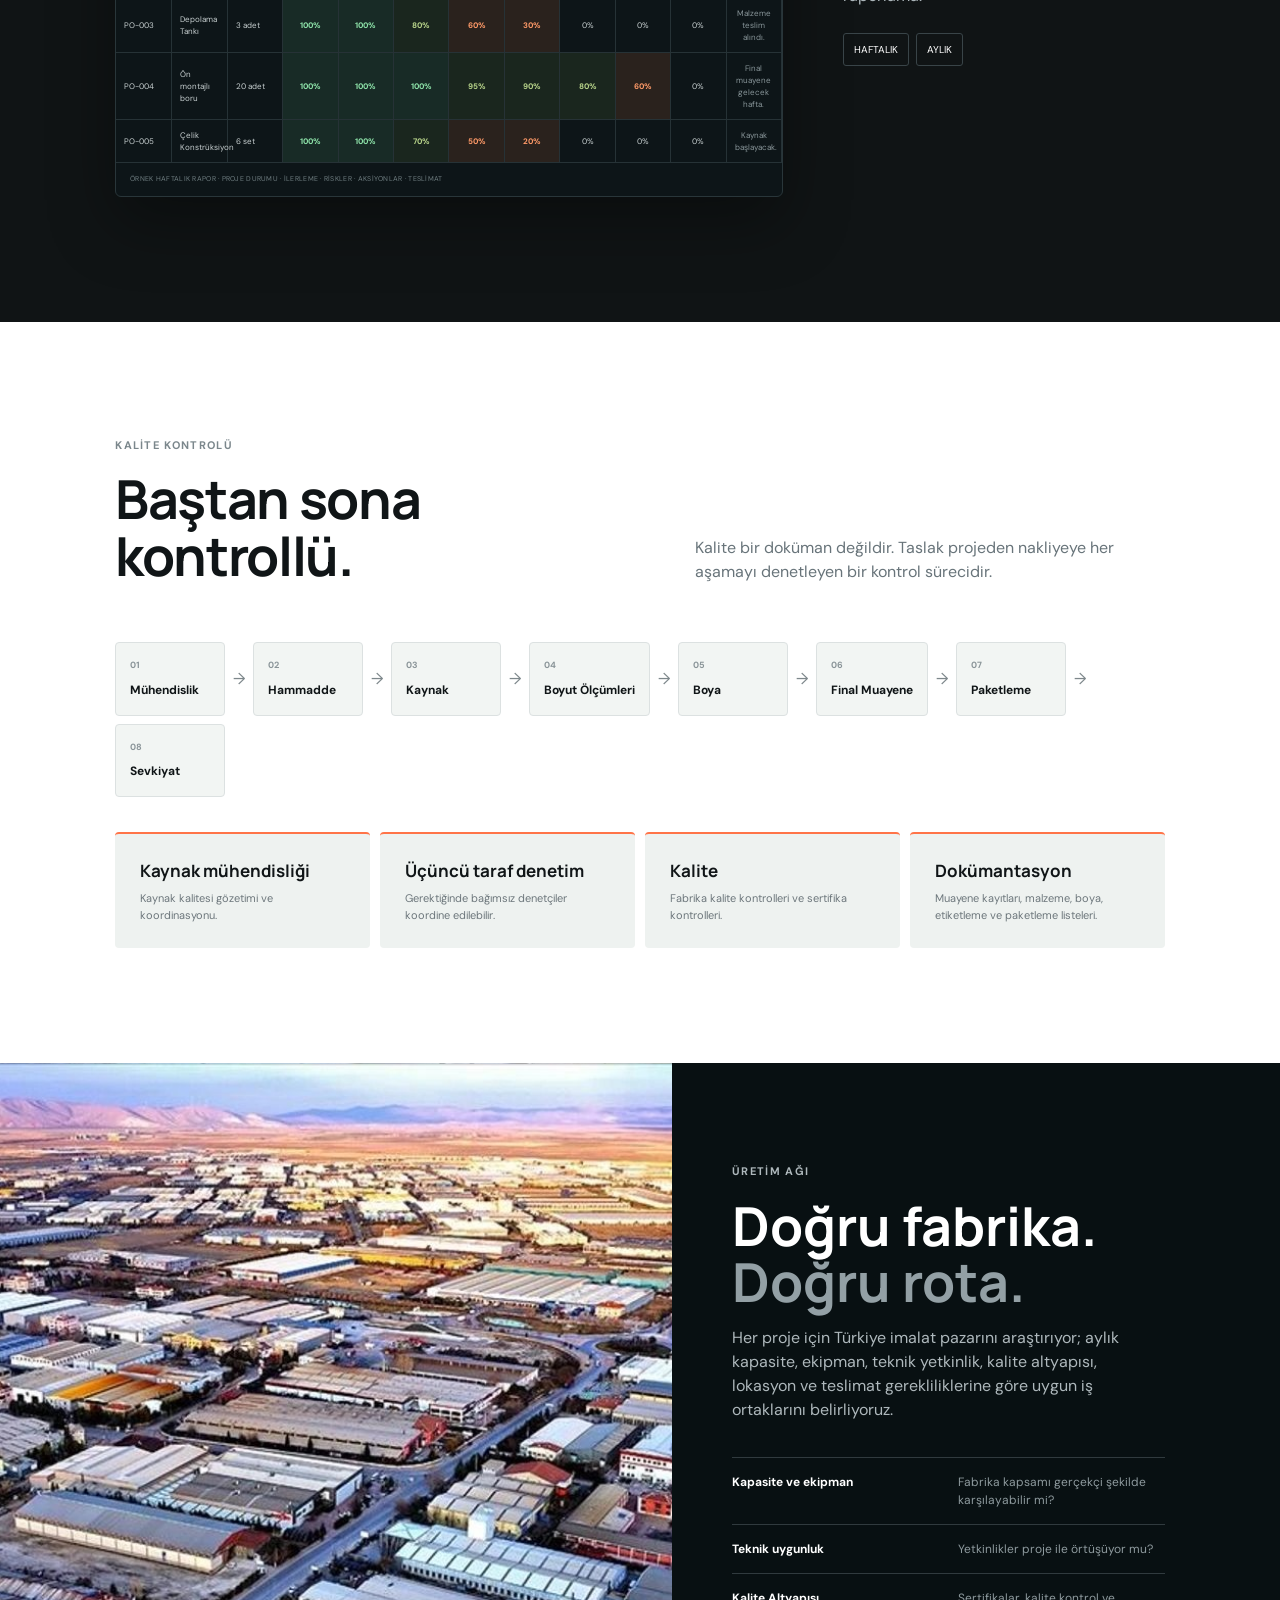
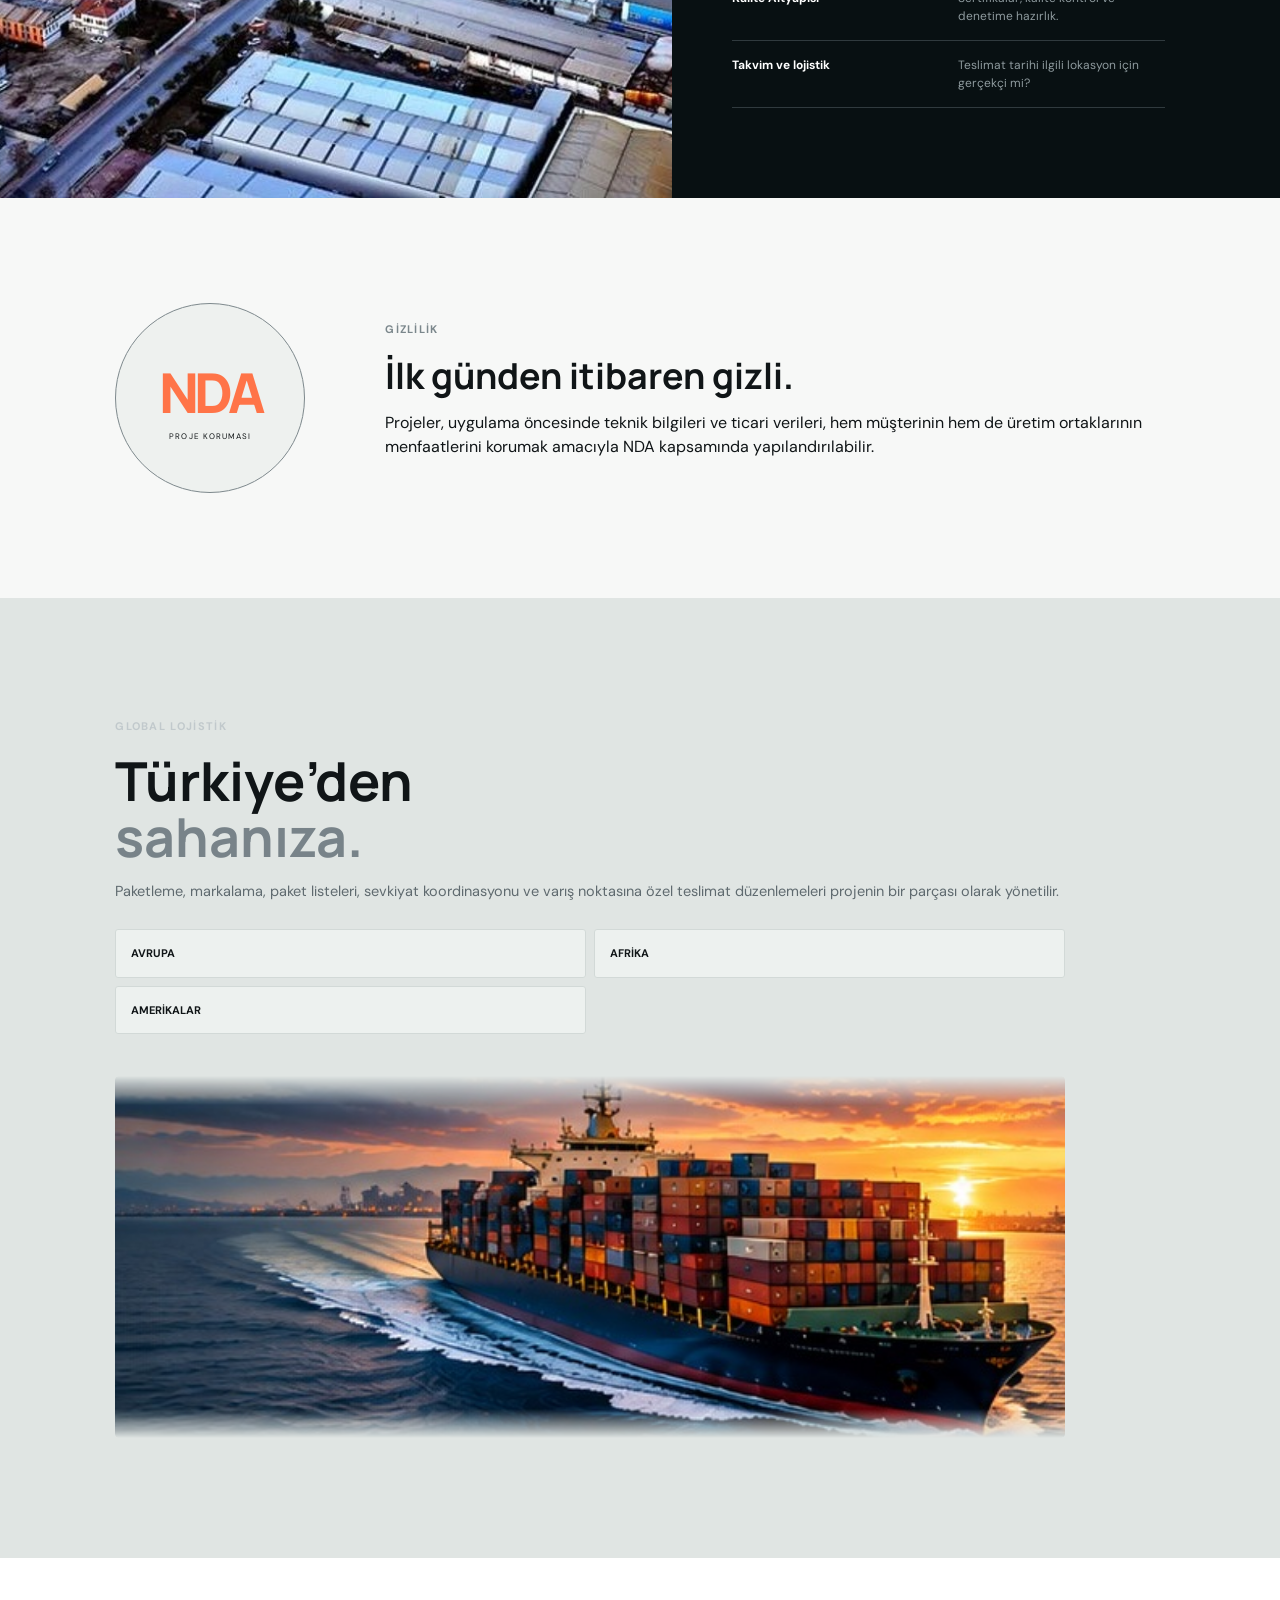
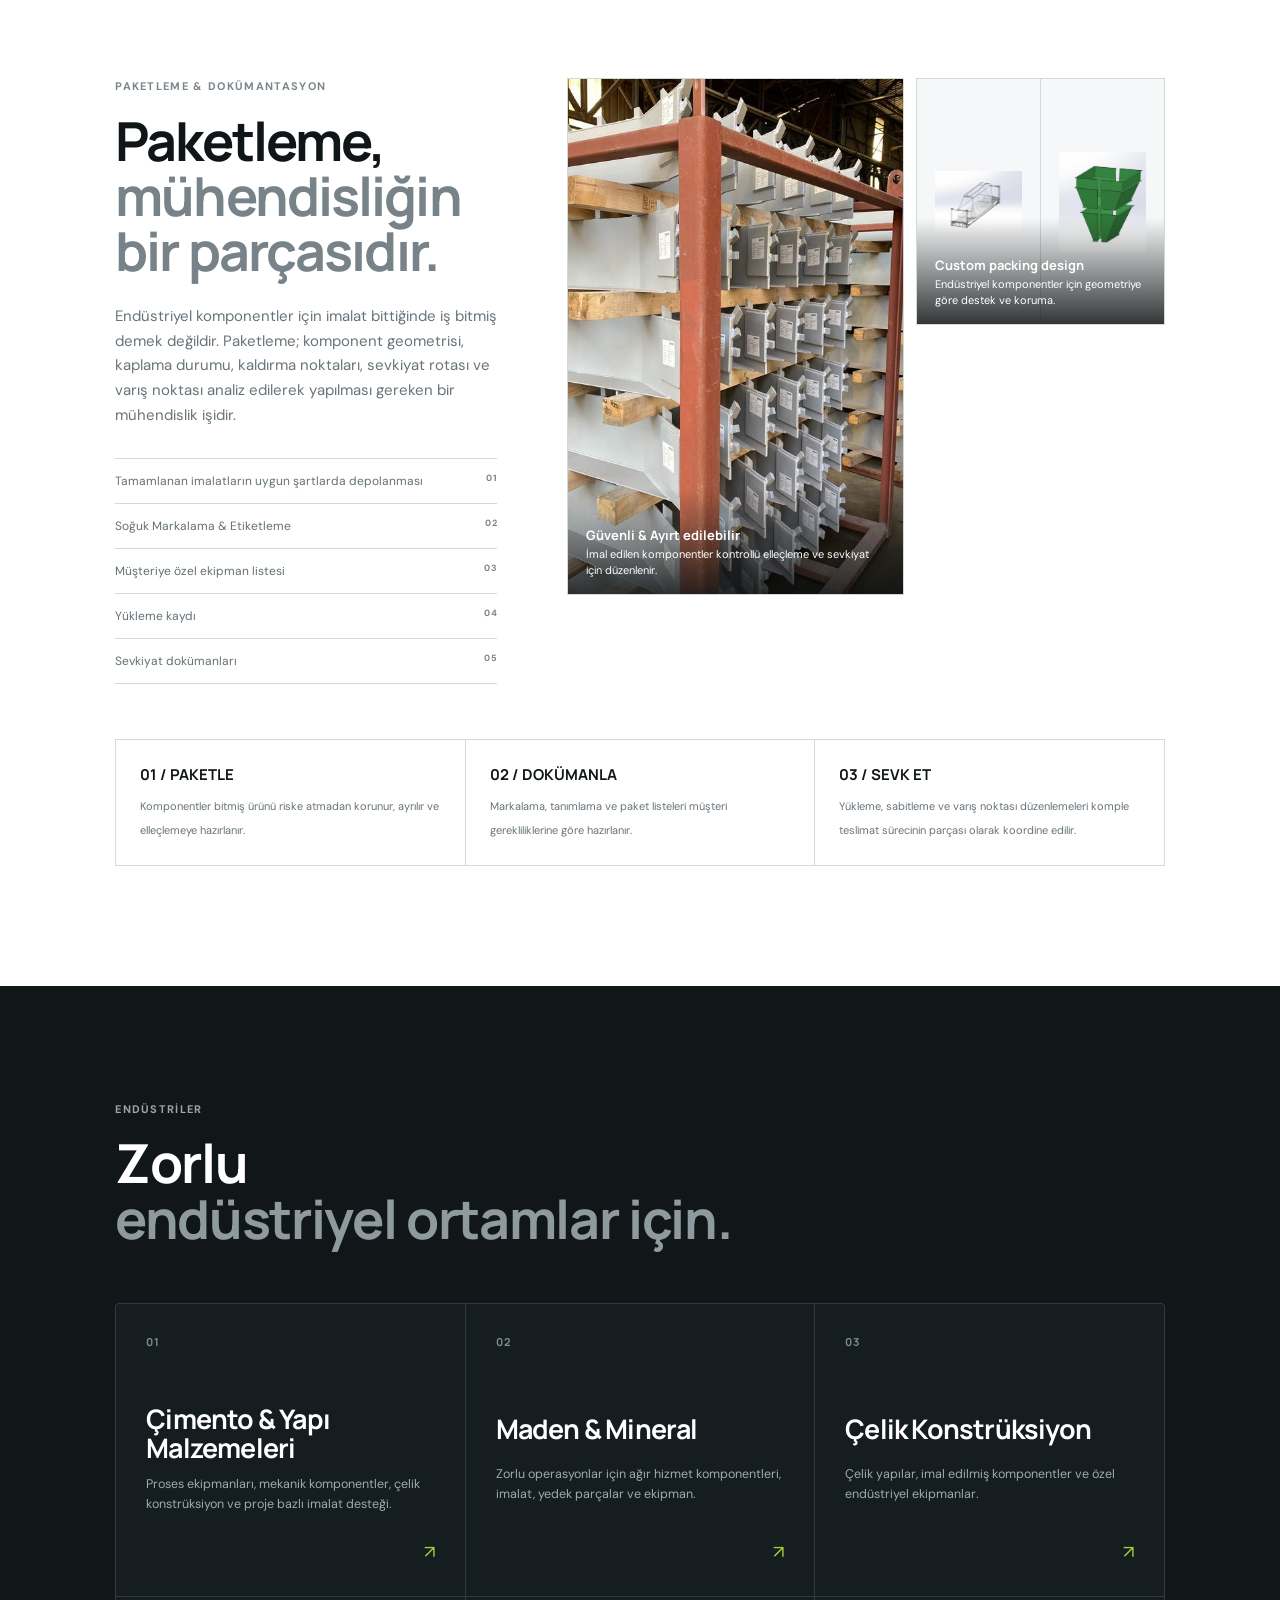
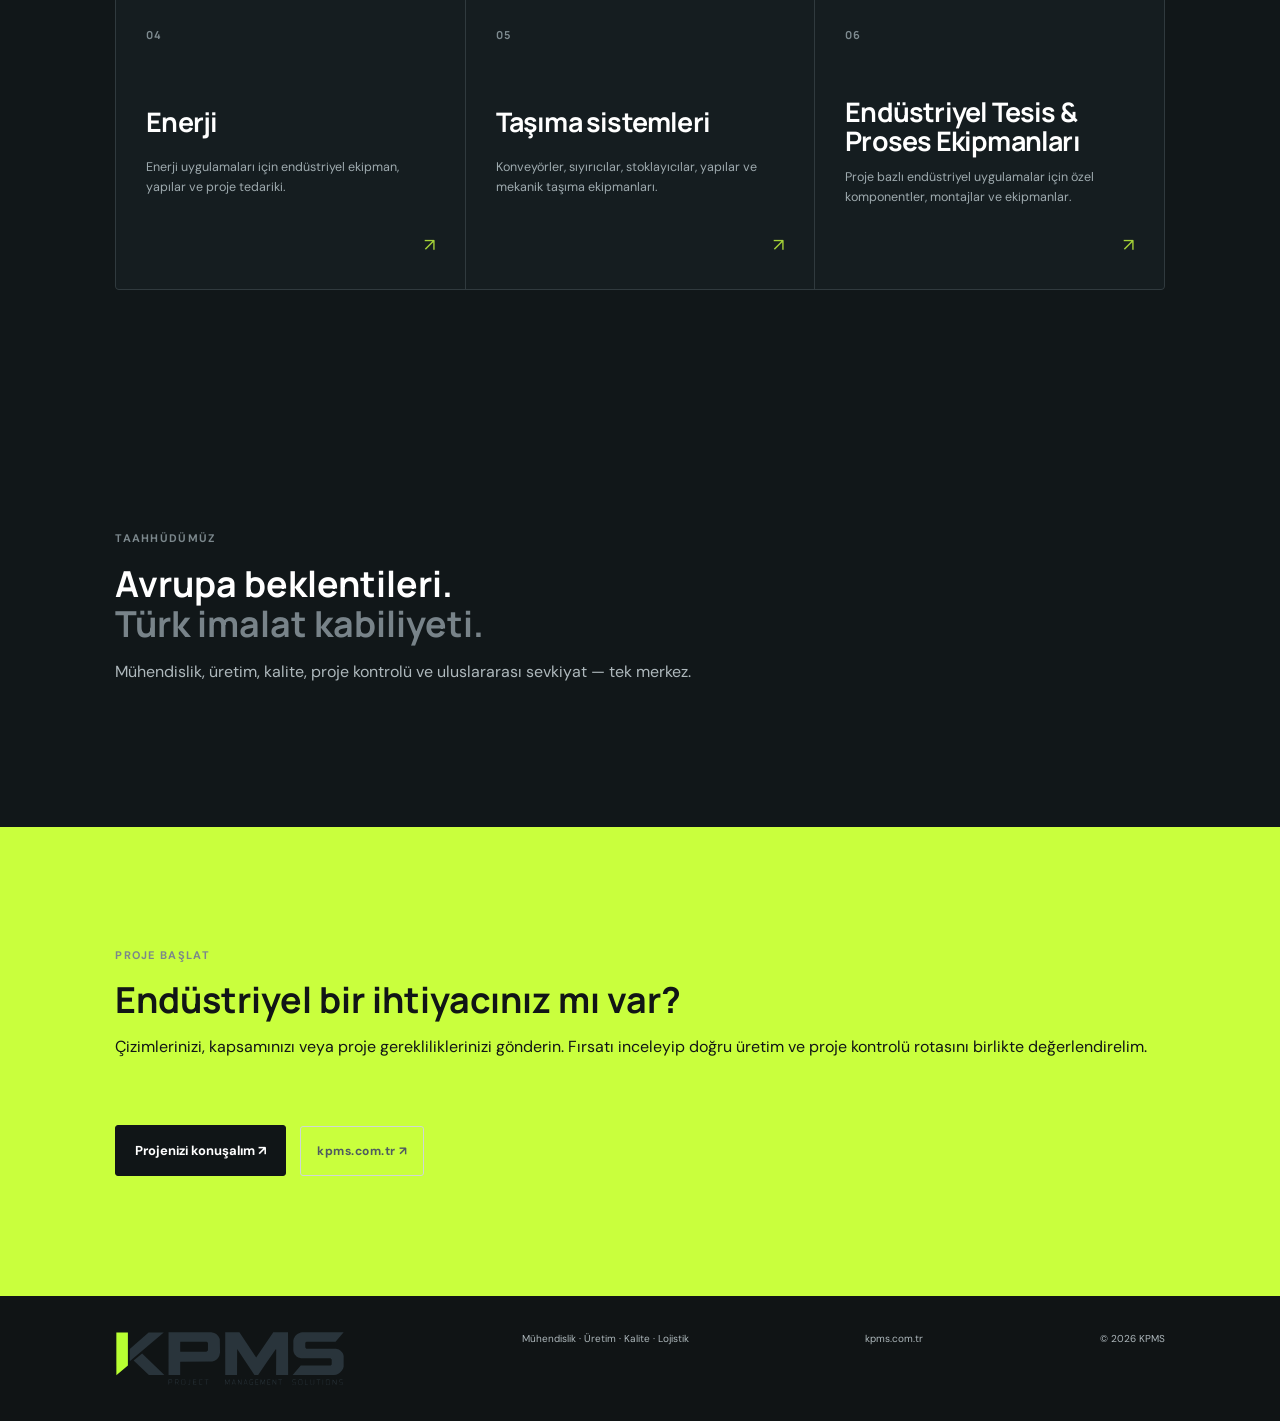
==== commit c33c1b58: "Repair Turkish packaging and industries sections" ====
--- a/tr/index.html
+++ b/tr/index.html
@@ -144,13 +144,8 @@
 <section class="pack section" id="packaging">
   <div class="packaging-showcase">
     <div class="packaging-intro">
-      <p class="kicker">PAKETLEAGING &amp; DOKÜMANLAATION</p>
+      <p class="kicker">PAKETLEME &amp; DOKÜMANTASYON</p>
       <h2>Paketleme,<br><span>mühendisliğin bir parçasıdır.</span></h2>
-      <p<section class="pack section" id="packaging">
-  <div class="packaging-showcase">
-    <div class="packaging-intro">
-      <p class="kicker">PAKETLEME &amp; DOKÜMANTASYON</p>
-      <h2>Paketleme, mühendisliğin bir parçasıdır.</h2>
       <p>Endüstriyel komponentler için imalat bittiğinde iş bitmiş demek değildir. Paketleme; komponent geometrisi, kaplama durumu, kaldırma noktaları, sevkiyat rotası ve varış noktası analiz edilerek yapılması gereken bir mühendislik işidir.</p>
       <div class="packaging-checks">
         <div><span>Tamamlanan imalatların uygun şartlarda depolanması</span><b>01</b></div>
@@ -170,7 +165,7 @@
           <img src="../images/3d-packing-flat.jpeg" alt="Özel paketleme tasarımı teknik çizimi">
           <img src="../images/3d-packing.jpeg" alt="Özel paketleme tasarımı 3D modeli">
         </div>
-        <figcaption><b>Özel paketleme tasarımı</b>Endüstriyel komponentler için geometriye göre destek ve koruma.</figcaption>
+        <figcaption><b>Custom packing design</b>Endüstriyel komponentler için geometriye göre destek ve koruma.</figcaption>
       </figure>
     </div>
   </div>
@@ -180,7 +175,17 @@
     <div><b>03 / SEVK ET</b><span>Yükleme, sabitleme ve varış noktası düzenlemeleri komple teslimat sürecinin parçası olarak koordine edilir.</span></div>
   </div>
 </section>
-Proses ekipmanları, mekanik komponentler, çelik konstrüksiyon ve proje bazlı imalat desteği.</p></article><article><b>02</b><h3>Maden &amp; Mineral</h3><p>Zorlu operasyonlar için ağır hizmet komponentleri, imalat, yedek parçalar ve ekipman.</p></article><article><b>03</b><h3>Çelik Konstrüksiyon</h3><p>Çelik yapılar, imal edilmiş komponentler ve özel endüstriyel ekipmanlar.</p></article><article><b>04</b><h3>Enerji</h3><p>Enerji uygulamaları için endüstriyel ekipman, yapılar ve proje tedariki.</p></article><article><b>05</b><h3>Taşıma sistemleri</h3><p>Konveyörler, sıyırıcılar, stoklayıcılar, yapılar ve mekanik taşıma ekipmanları.</p></article><article><b>06</b><h3>Endüstriyel Tesis &amp; Proses Ekipmanları</h3><p>Proje bazlı endüstriyel uygulamalar için özel komponentler, montajlar ve ekipmanlar.</p></article></div></section>
+<section class="industries section">
+  <div class="section-head"><div><p class="kicker">ENDÜSTRİLER</p><h2>Zorlu<br><span>endüstriyel ortamlar için.</span></h2></div></div>
+  <div class="industry-grid">
+    <article><b>01</b><h3>Çimento &amp; Yapı Malzemeleri</h3><p>Proses ekipmanları, mekanik komponentler, çelik konstrüksiyon ve proje bazlı imalat desteği.</p></article>
+    <article><b>02</b><h3>Maden &amp; Mineral</h3><p>Zorlu operasyonlar için ağır hizmet komponentleri, imalat, yedek parçalar ve ekipman.</p></article>
+    <article><b>03</b><h3>Çelik Konstrüksiyon</h3><p>Çelik yapılar, imal edilmiş komponentler ve özel endüstriyel ekipmanlar.</p></article>
+    <article><b>04</b><h3>Enerji</h3><p>Enerji uygulamaları için endüstriyel ekipman, yapılar ve proje tedariki.</p></article>
+    <article><b>05</b><h3>Taşıma sistemleri</h3><p>Konveyörler, sıyırıcılar, stoklayıcılar, yapılar ve mekanik taşıma ekipmanları.</p></article>
+    <article><b>06</b><h3>Endüstriyel Tesis &amp; Proses Ekipmanları</h3><p>Proje bazlı endüstriyel uygulamalar için özel komponentler, montajlar ve ekipmanlar.</p></article>
+  </div>
+</section>
 <section class="closing"><p class="kicker">TAAHHÜDÜMÜZ</p><h2>Avrupa beklentileri.<br><span>Türk imalat kabiliyeti.</span></h2><p>Mühendislik, üretim, kalite, proje kontrolü ve uluslararası sevkiyat — tek merkez.</p></section>
 <section id="contact" class="contact"><div><p class="kicker">PROJE BAŞLAT</p><h2>Endüstriyel bir ihtiyacınız mı var?</h2><p>Çizimlerinizi, kapsamınızı veya proje gerekliliklerinizi gönderin. Fırsatı inceleyip doğru üretim ve proje kontrolü rotasını birlikte değerlendirelim.</p></div><div class="contact-actions"><a class="btn dark" href="mailto:pmo@kpms.com.tr">Projenizi konuşalım ↗</a><a class="site-domain" href="https://kpms.com.tr" target="_blank" rel="noopener">kpms.com.tr ↗</a></div></section>
 </main>
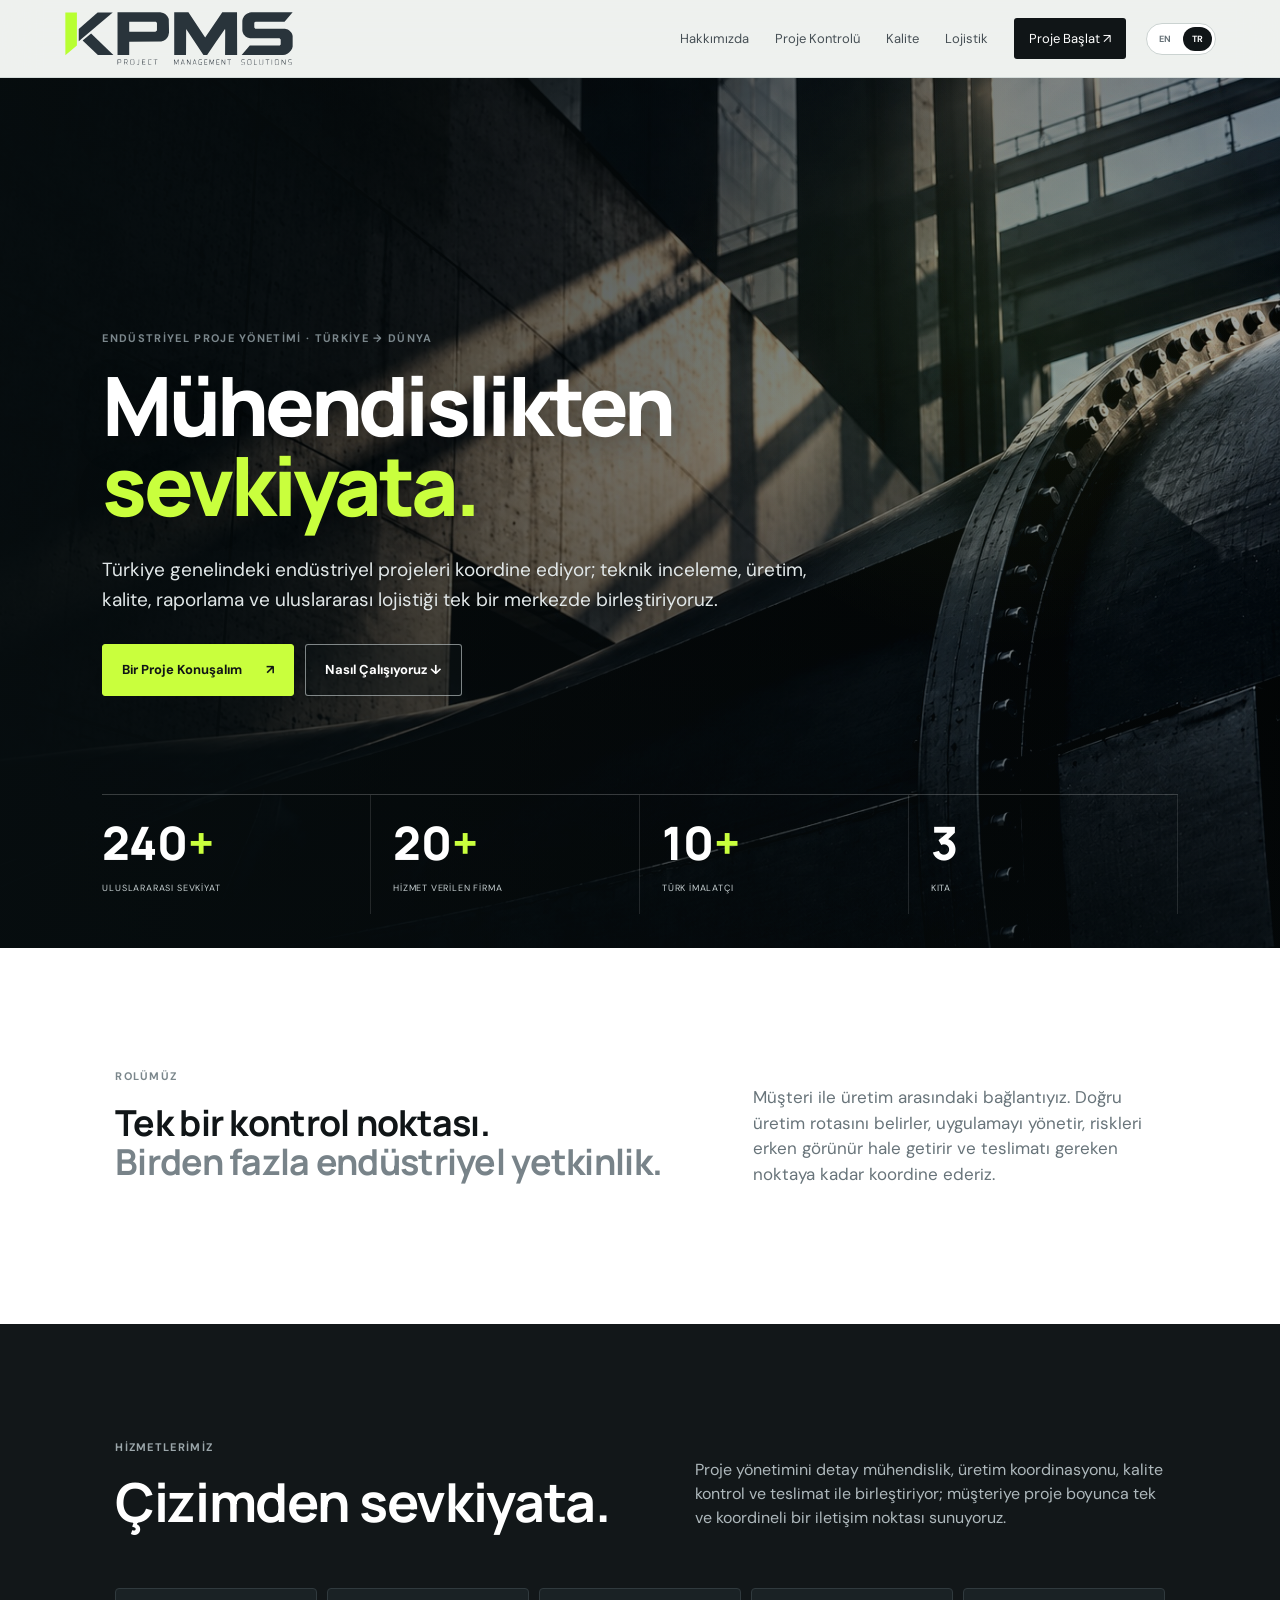
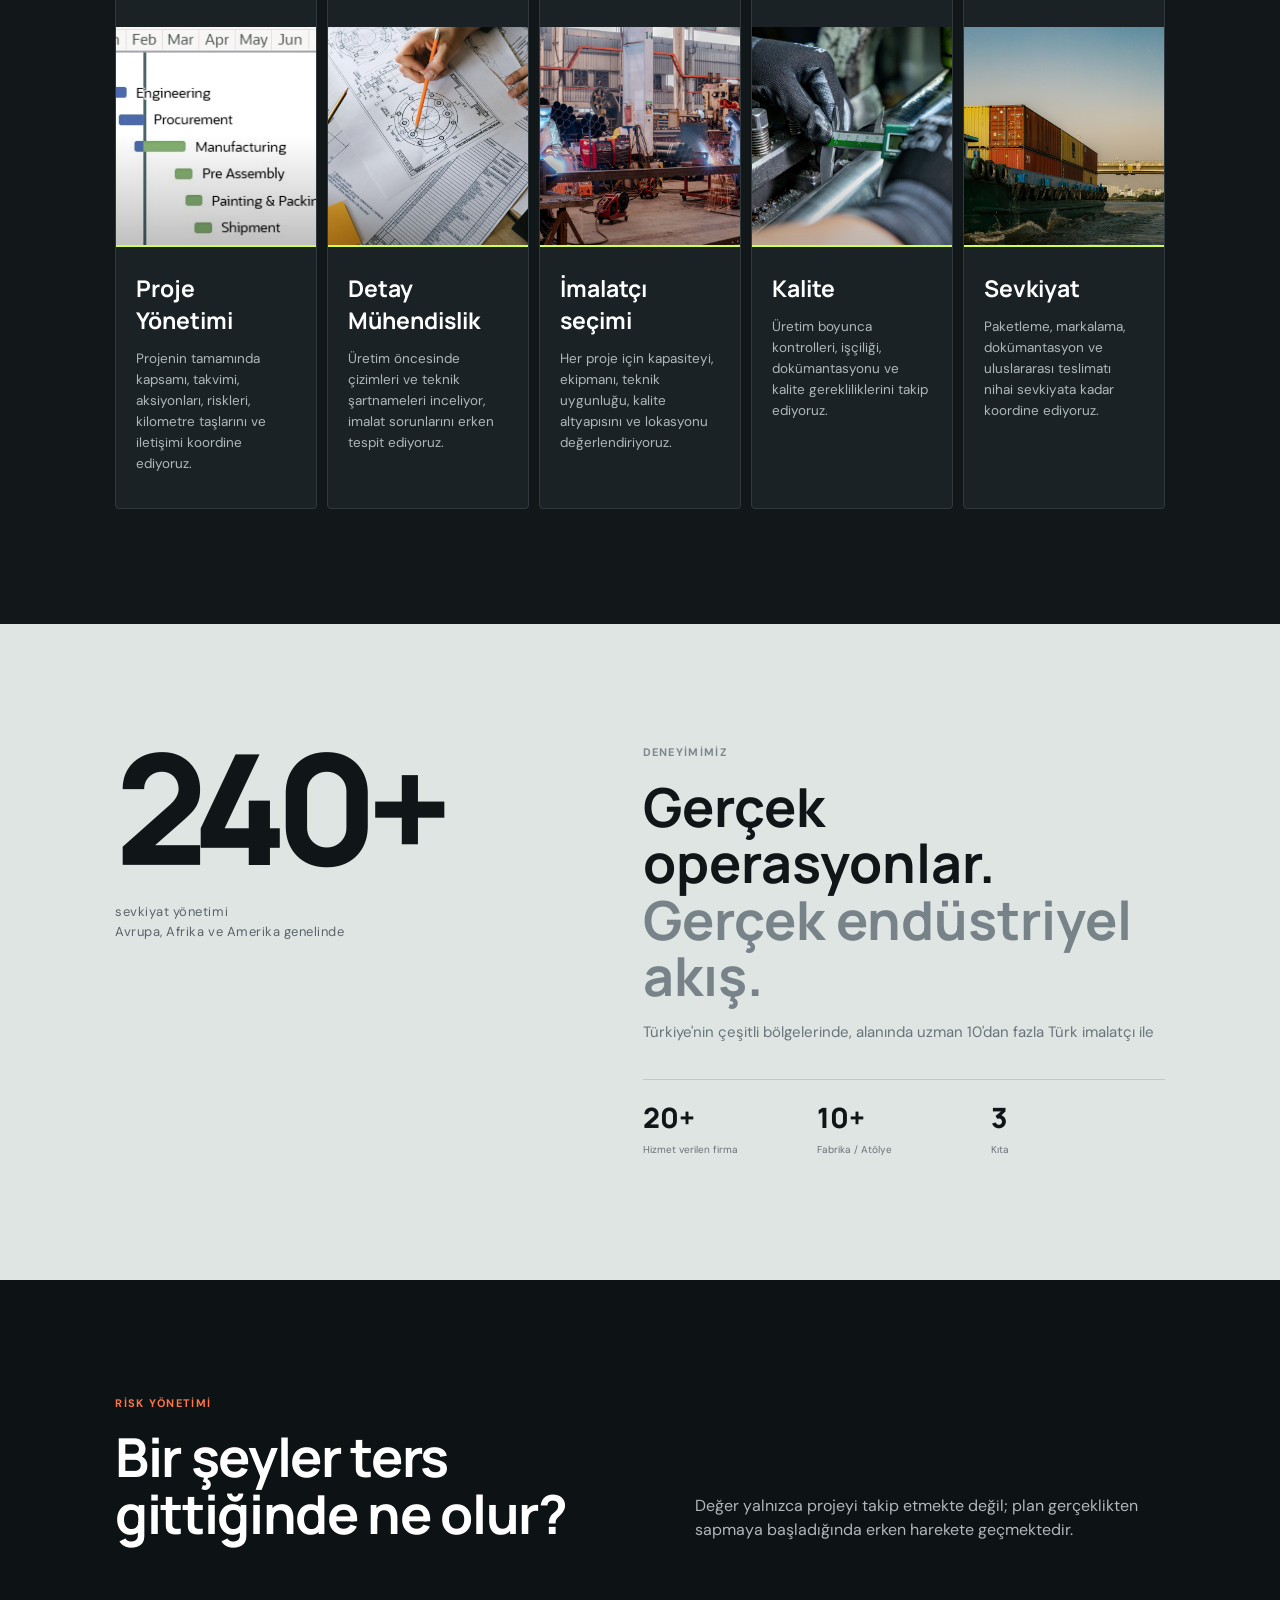
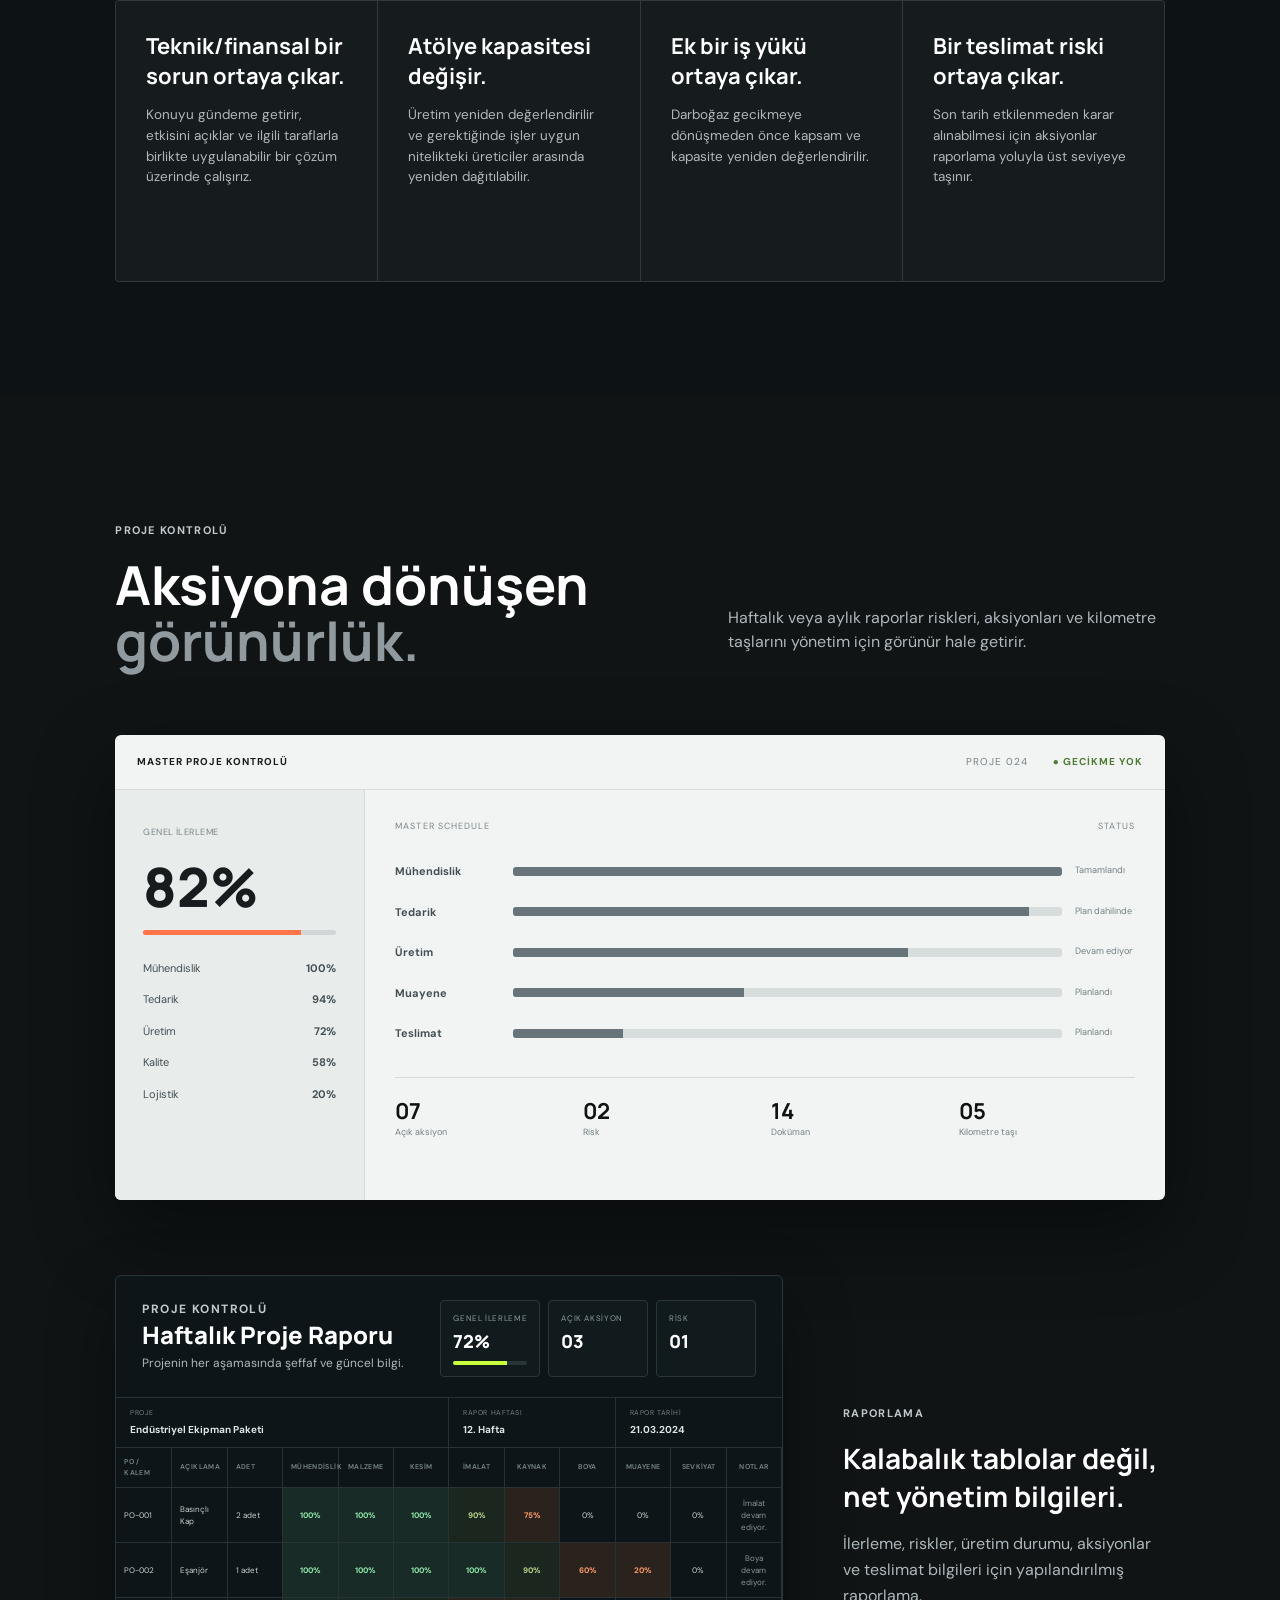
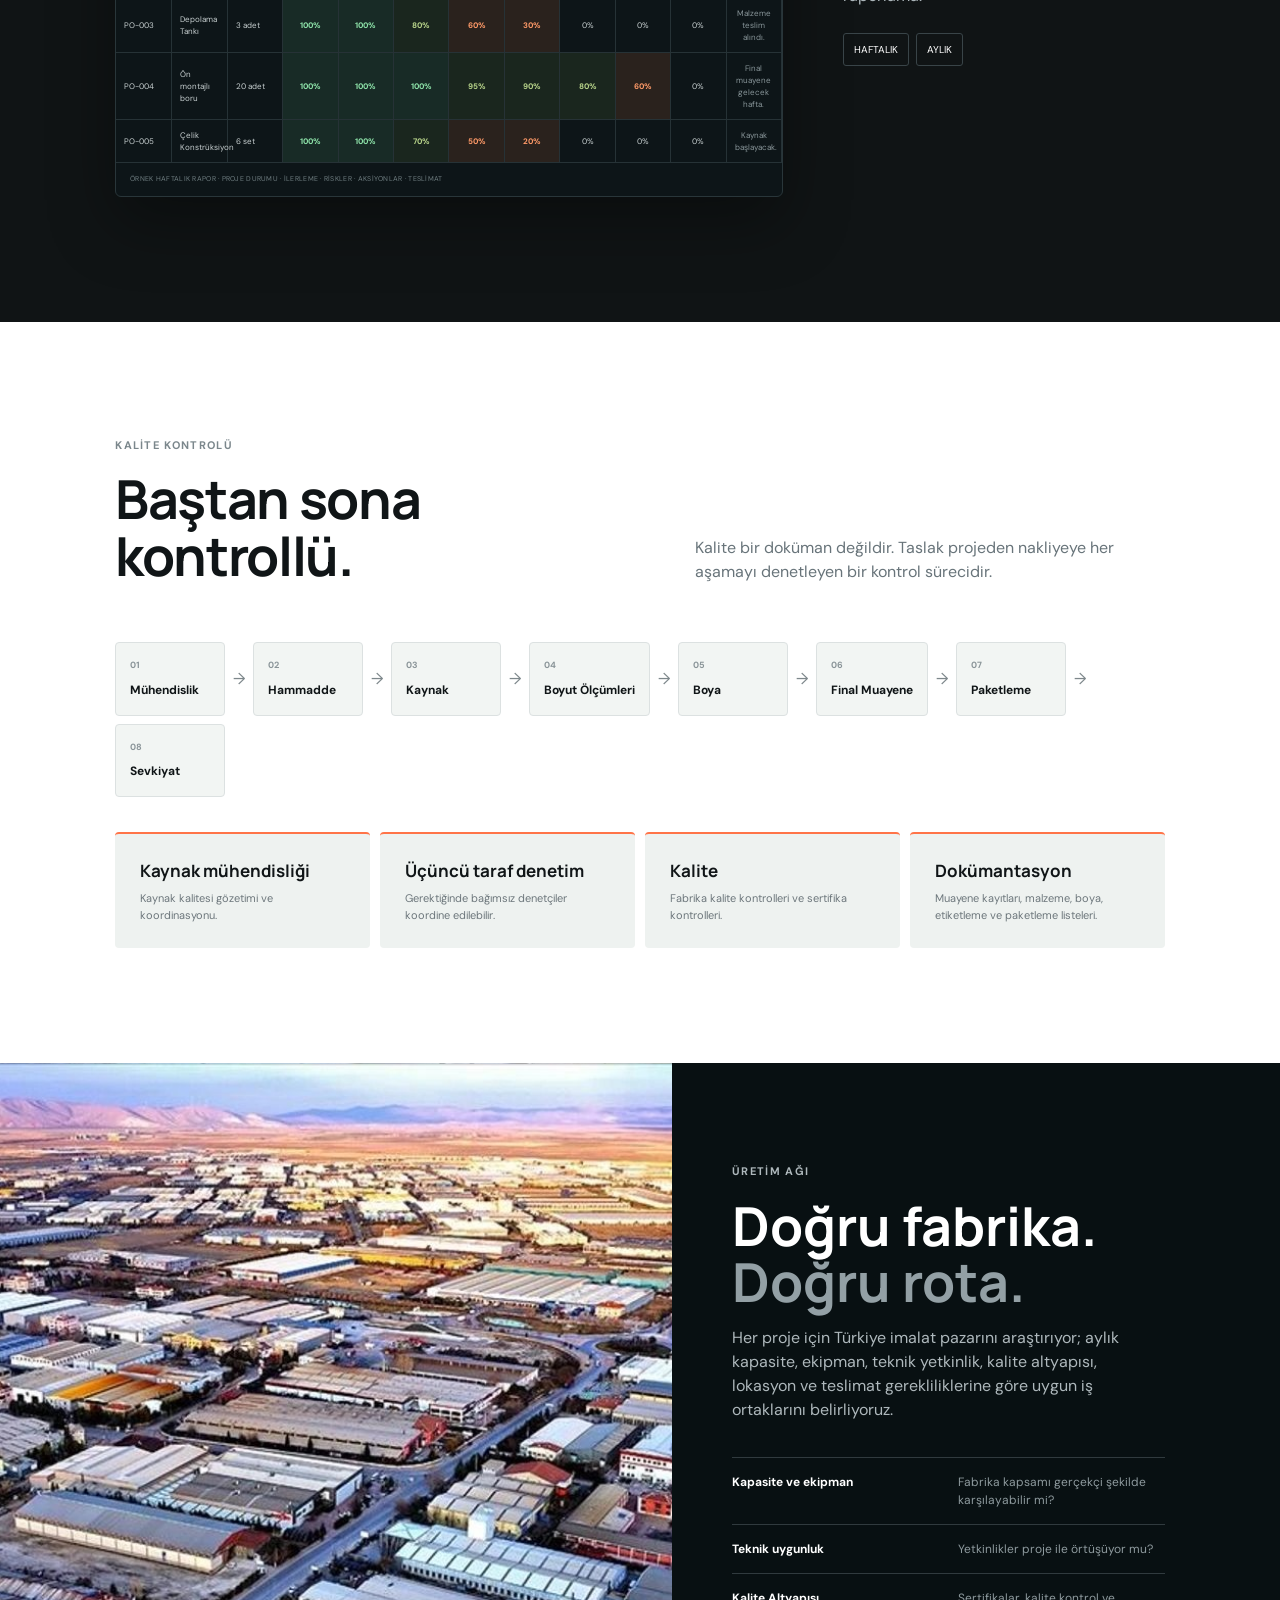
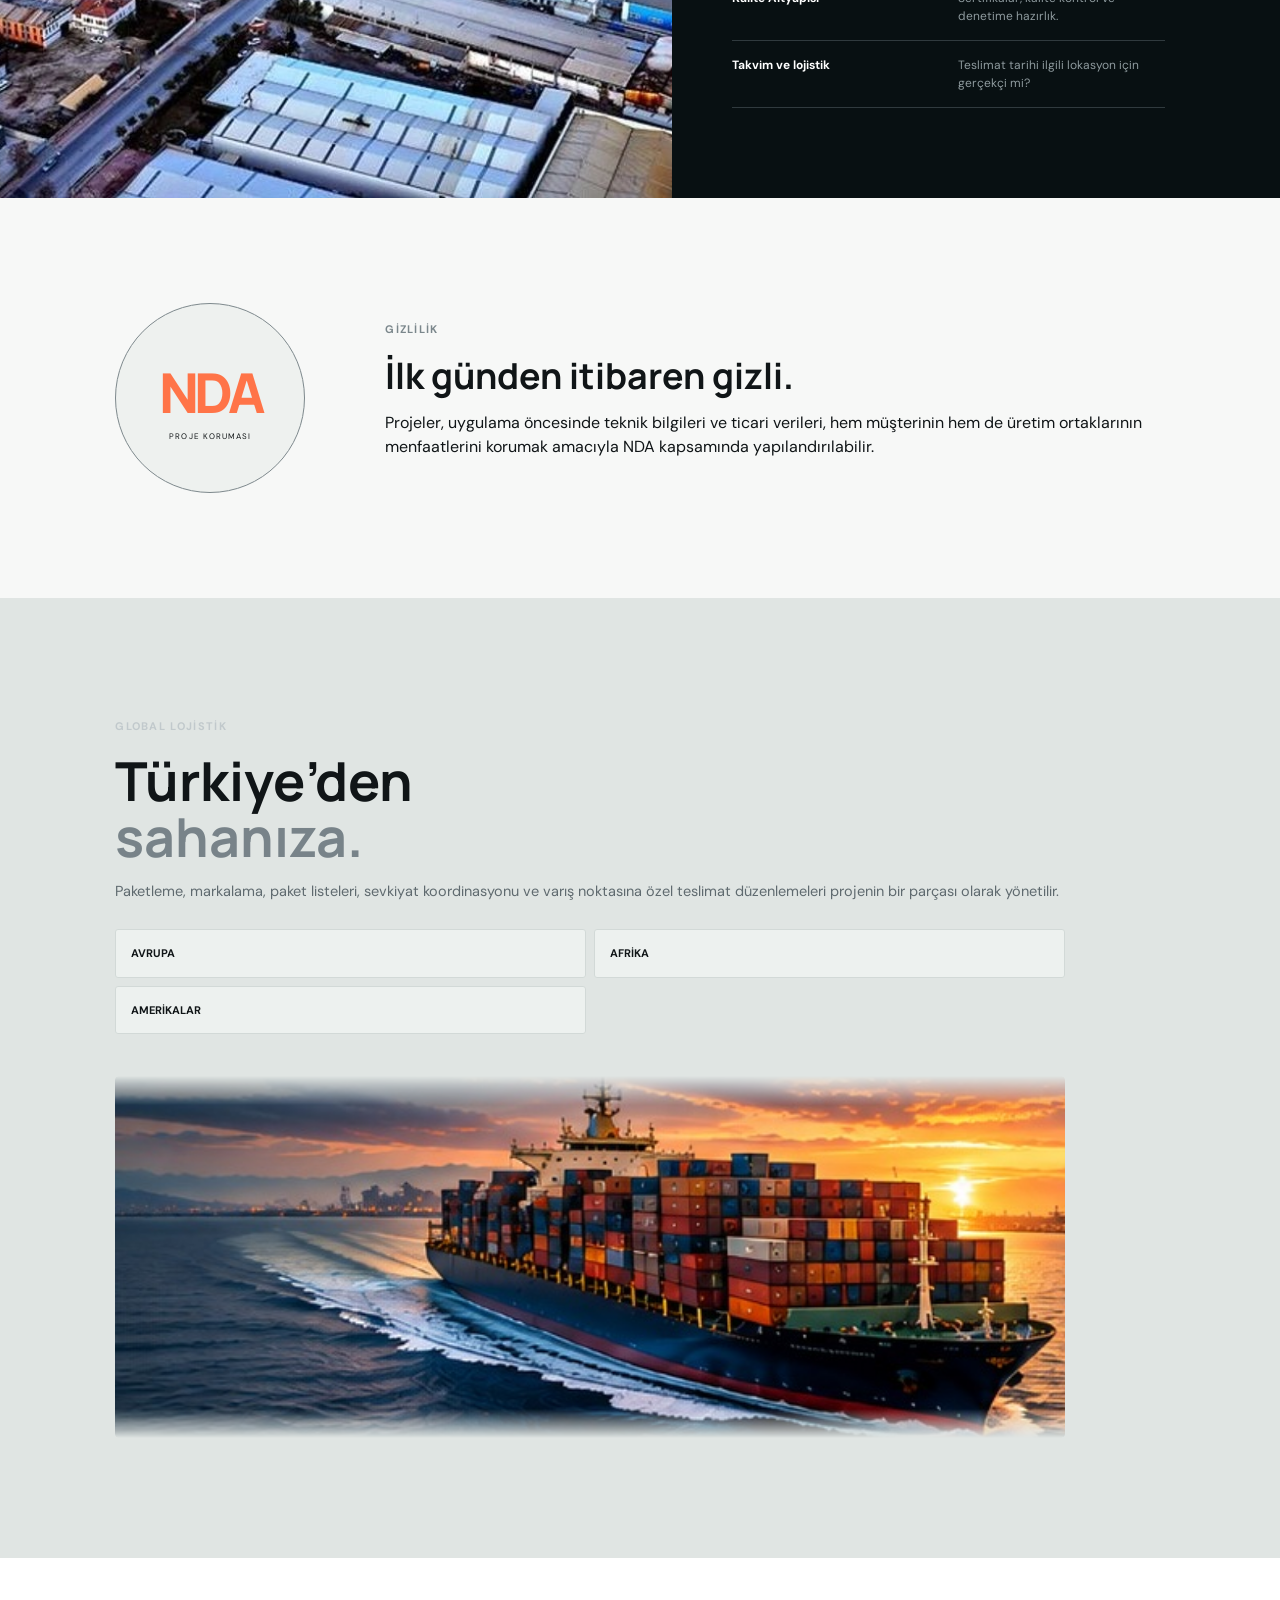
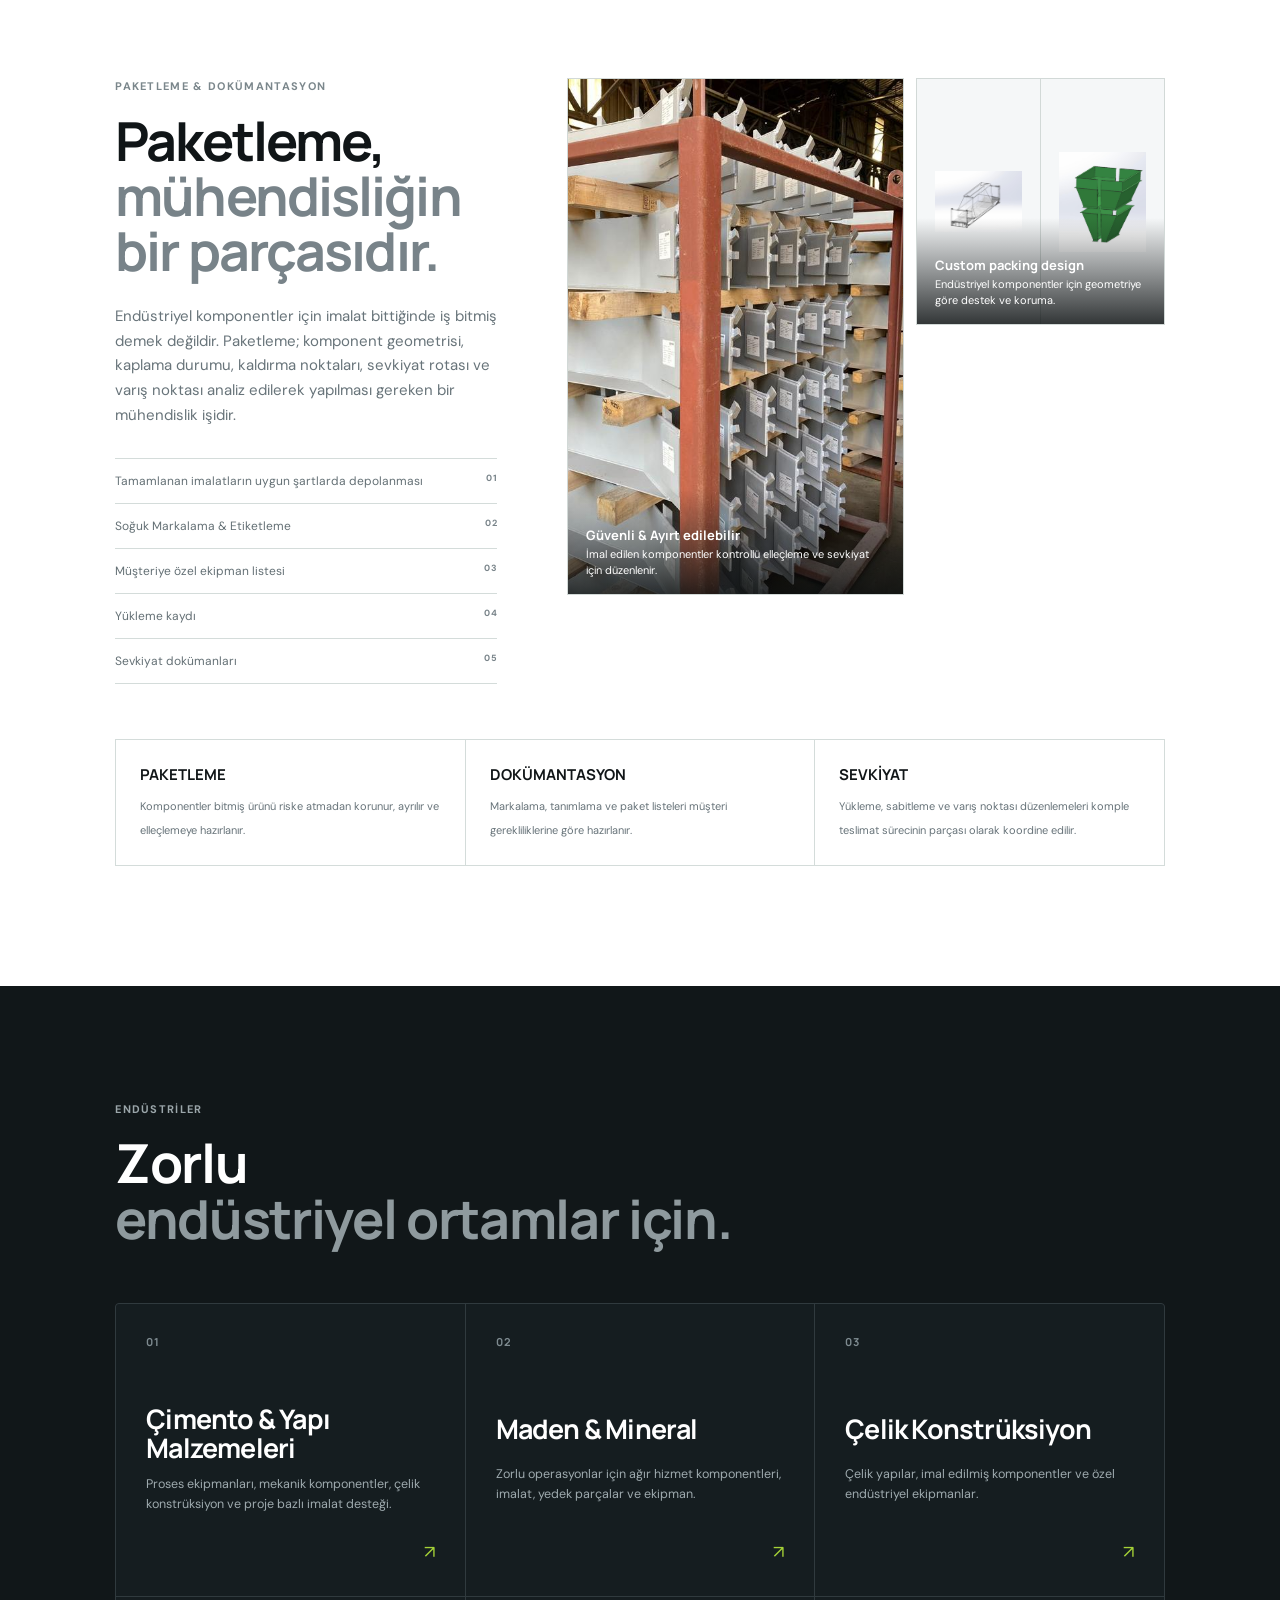
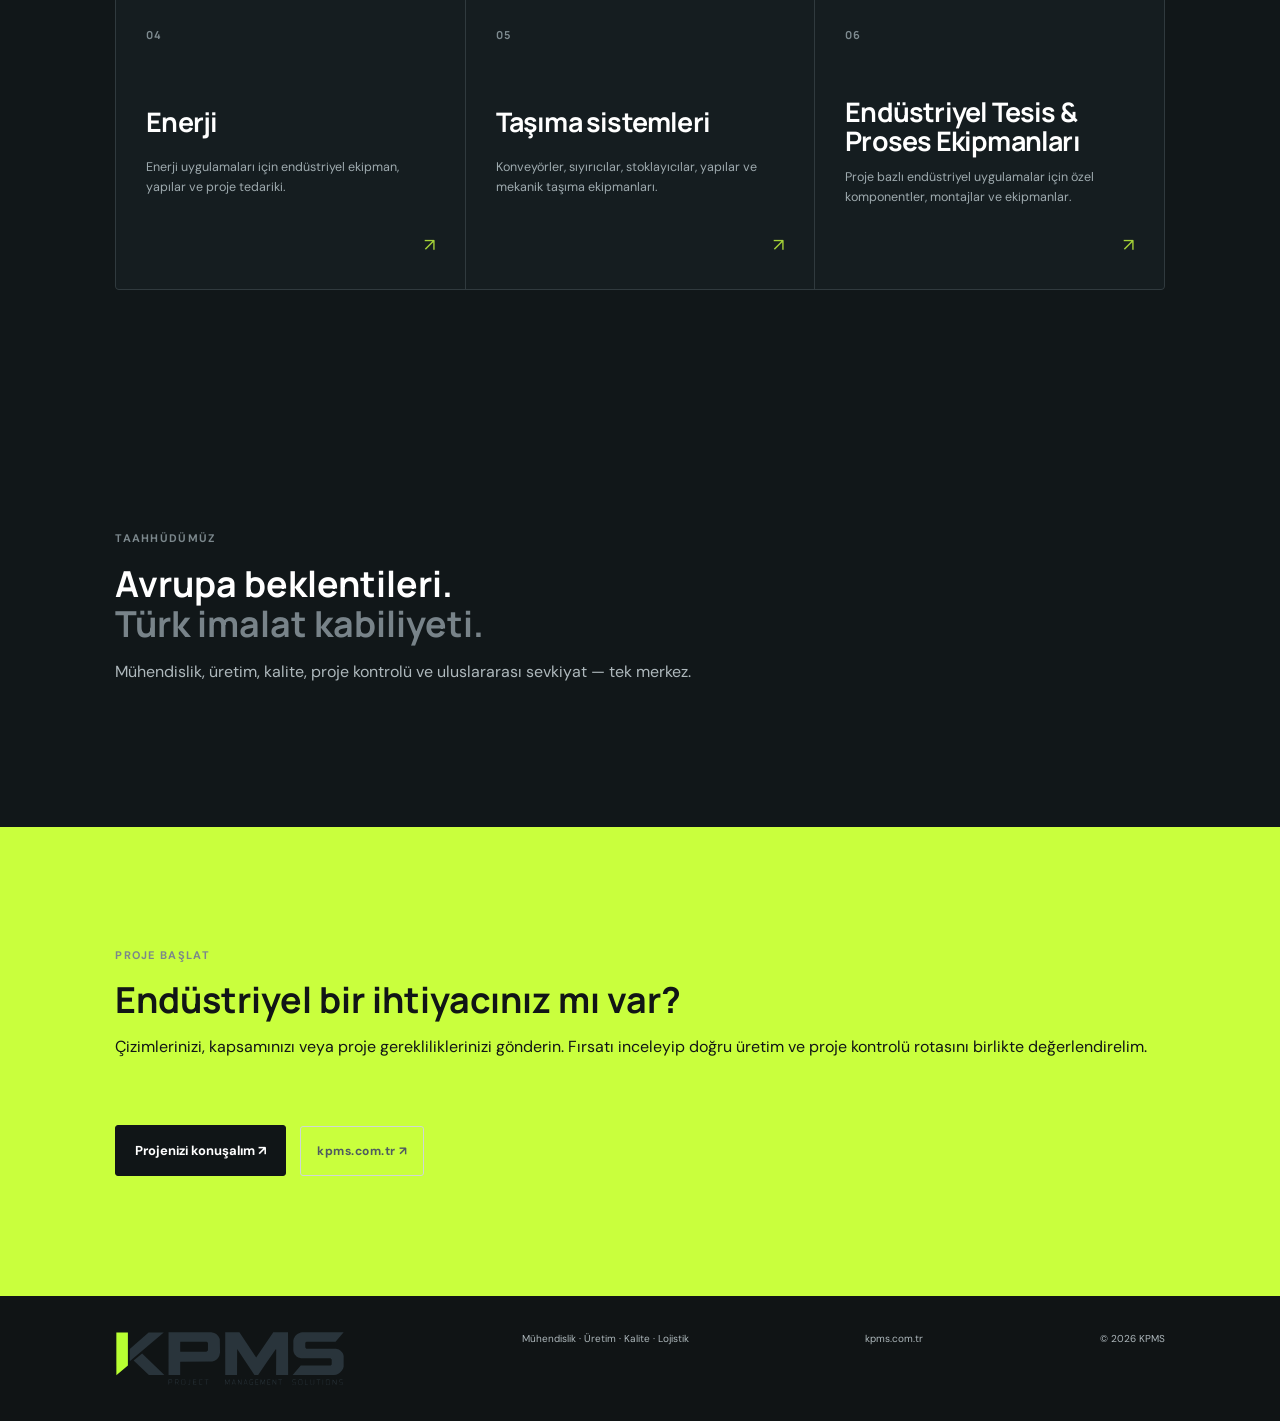
==== commit 8a387c32: "Rename packaging process labels in Turkish" ====
--- a/tr/index.html
+++ b/tr/index.html
@@ -170,9 +170,9 @@
     </div>
   </div>
   <div class="packaging-note">
-    <div><b>01 / PAKETLE</b><span>Komponentler bitmiş ürünü riske atmadan korunur, ayrılır ve elleçlemeye hazırlanır.</span></div>
-    <div><b>02 / DOKÜMANLA</b><span>Markalama, tanımlama ve paket listeleri müşteri gerekliliklerine göre hazırlanır.</span></div>
-    <div><b>03 / SEVK ET</b><span>Yükleme, sabitleme ve varış noktası düzenlemeleri komple teslimat sürecinin parçası olarak koordine edilir.</span></div>
+    <div><b>PAKETLEME</b><span>Komponentler bitmiş ürünü riske atmadan korunur, ayrılır ve elleçlemeye hazırlanır.</span></div>
+    <div><b>DOKÜMANTASYON</b><span>Markalama, tanımlama ve paket listeleri müşteri gerekliliklerine göre hazırlanır.</span></div>
+    <div><b>SEVKİYAT</b><span>Yükleme, sabitleme ve varış noktası düzenlemeleri komple teslimat sürecinin parçası olarak koordine edilir.</span></div>
   </div>
 </section>
 <section class="industries section">
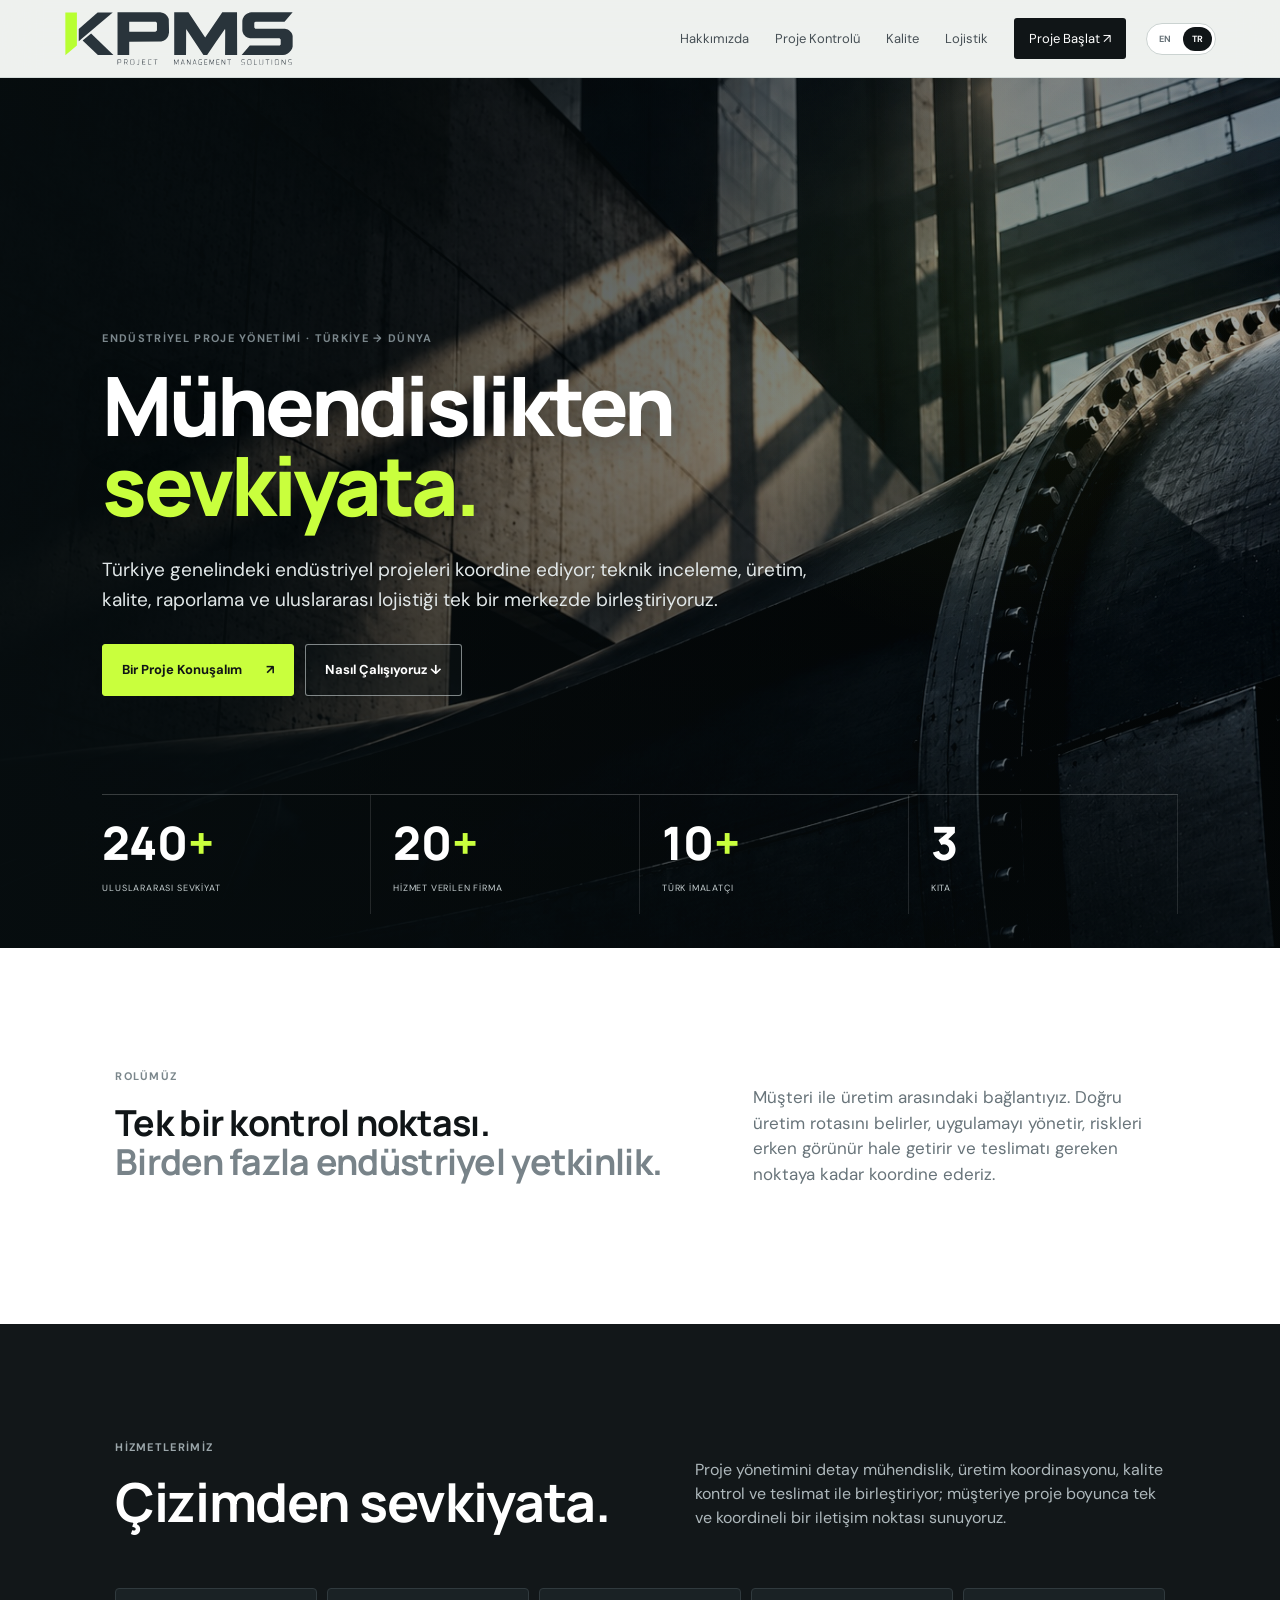
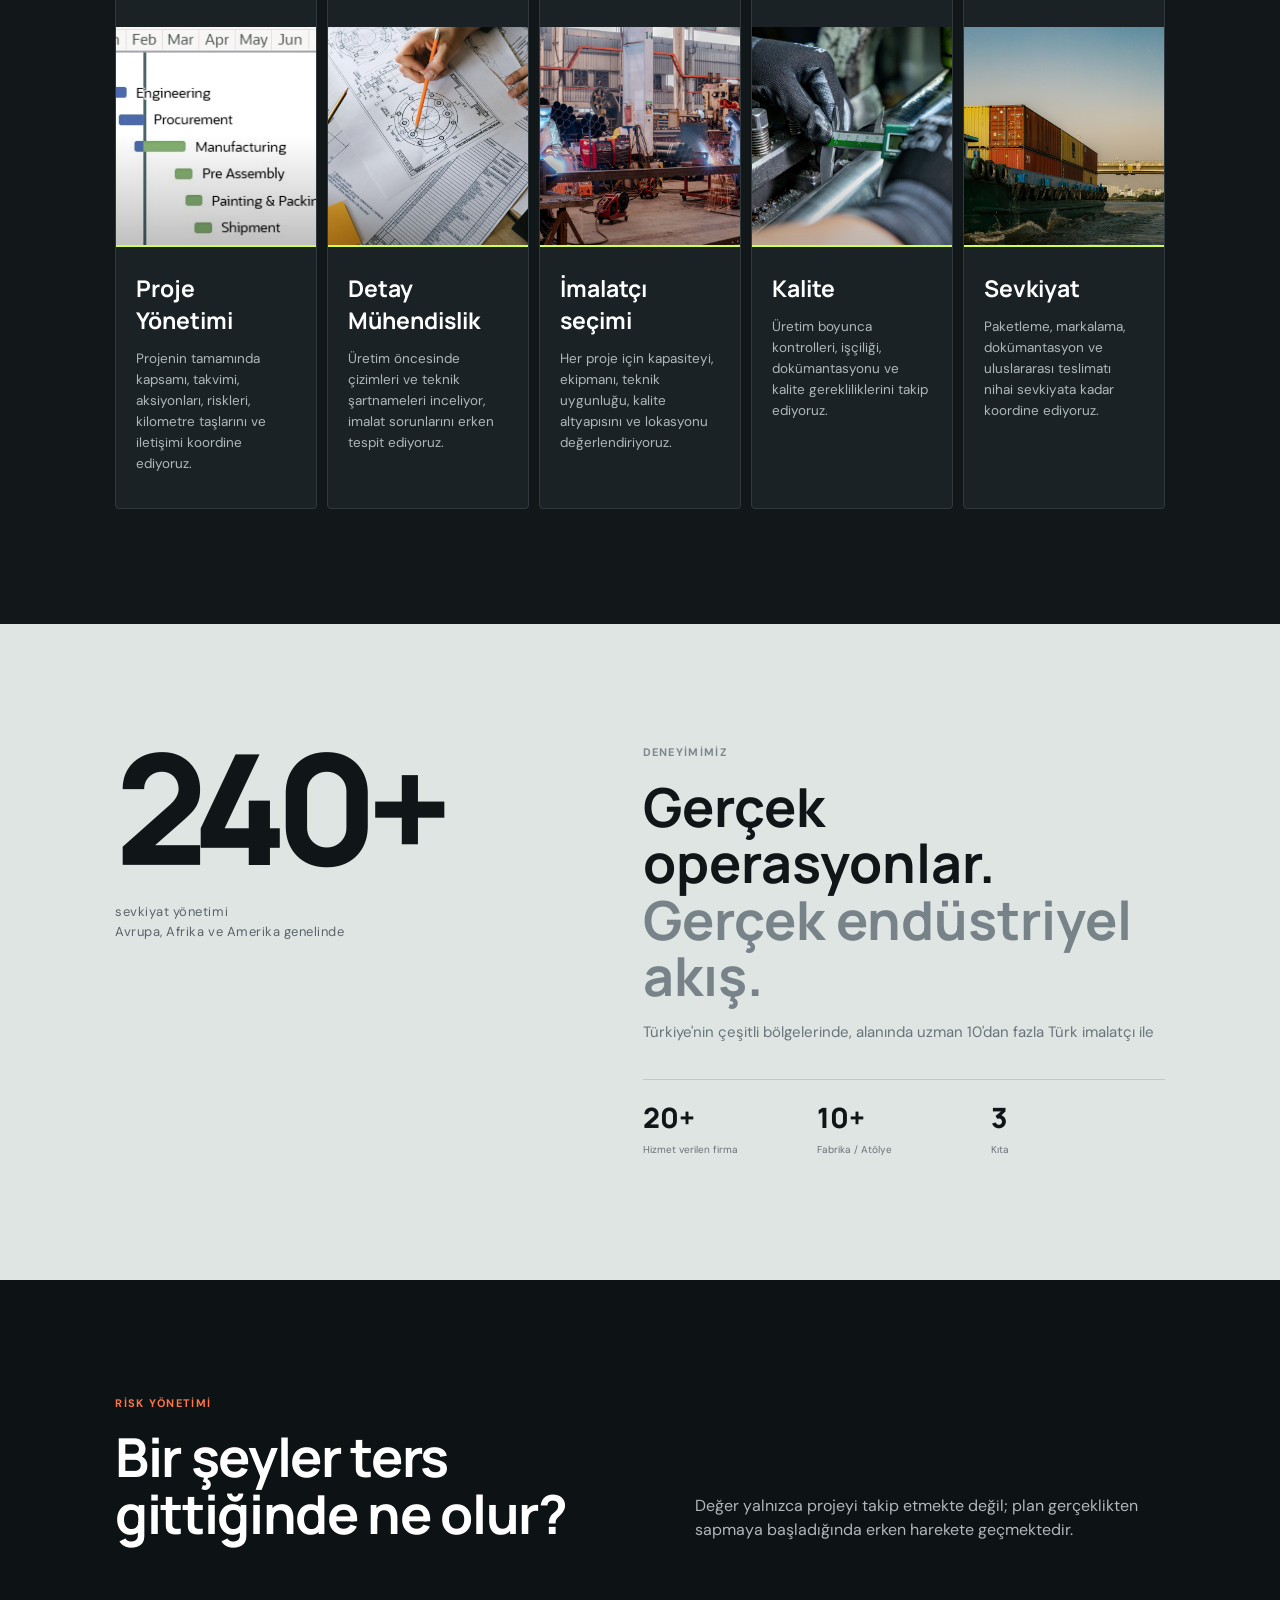
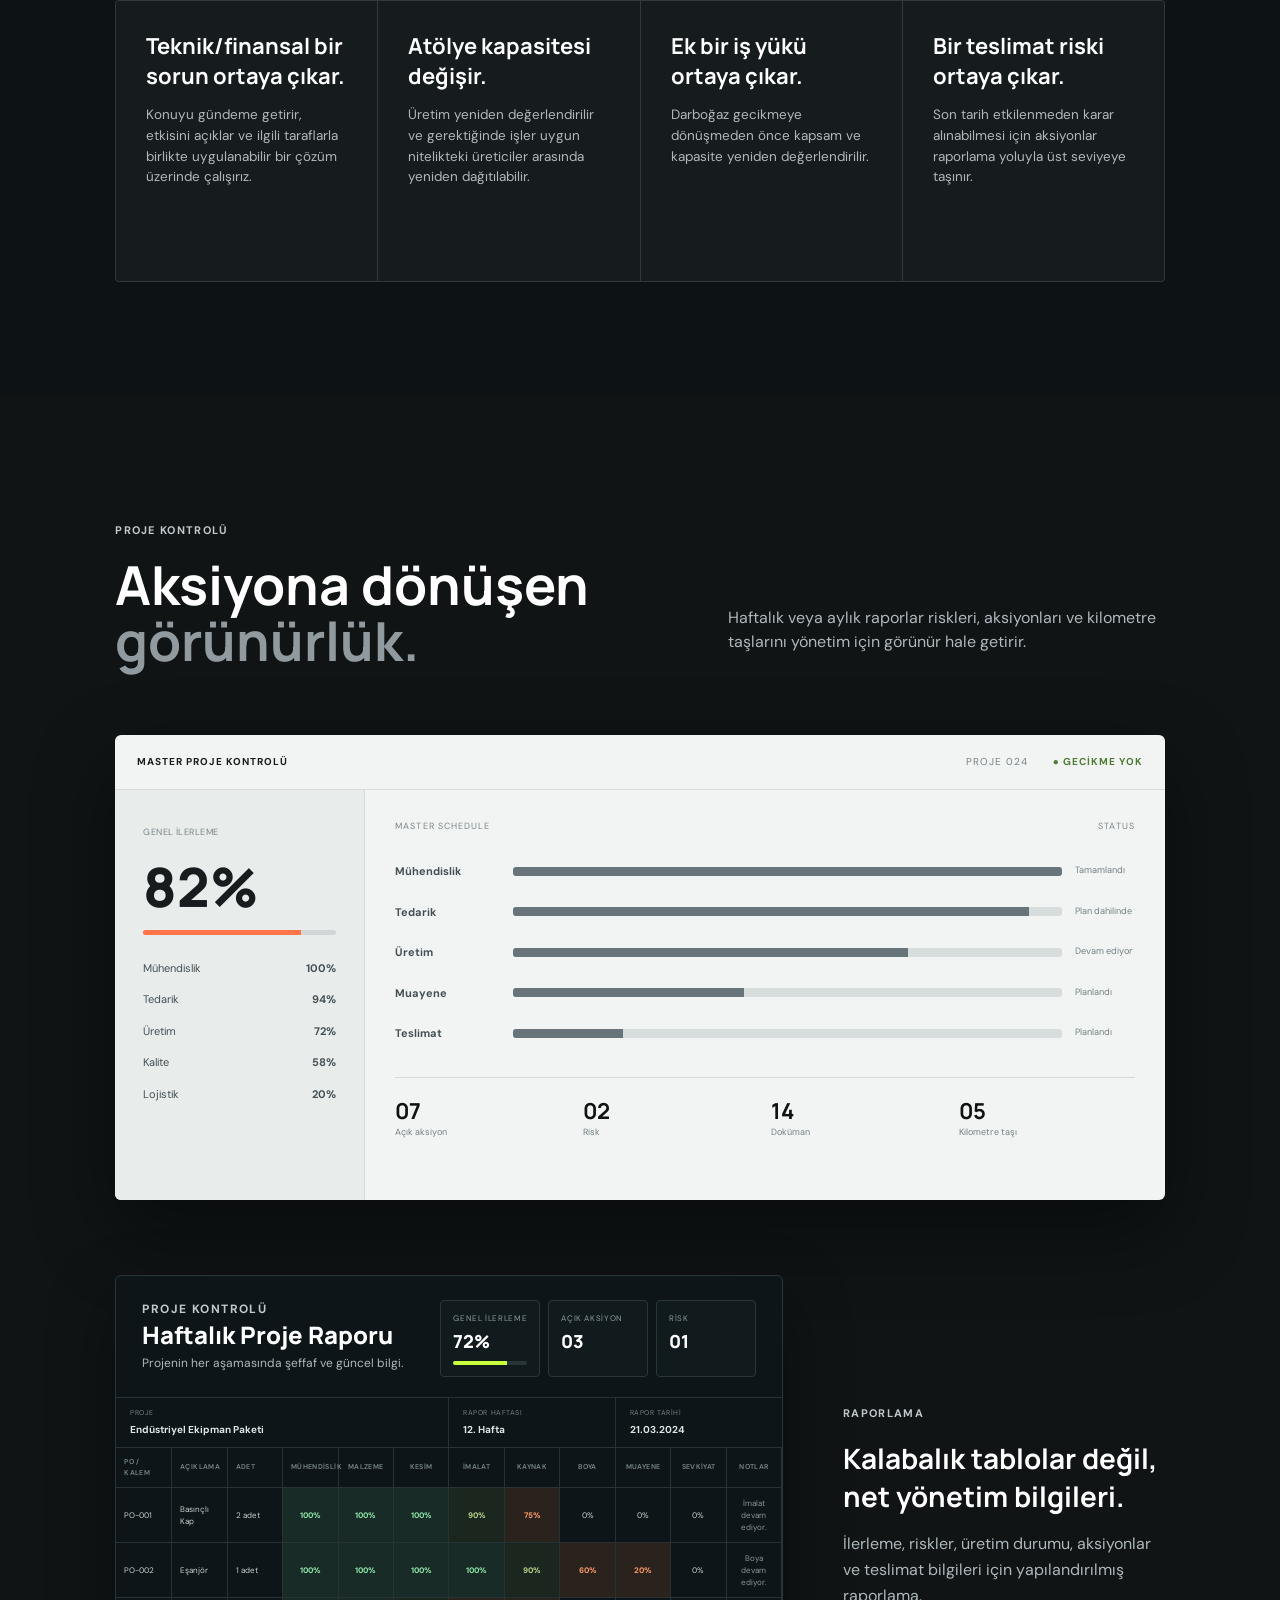
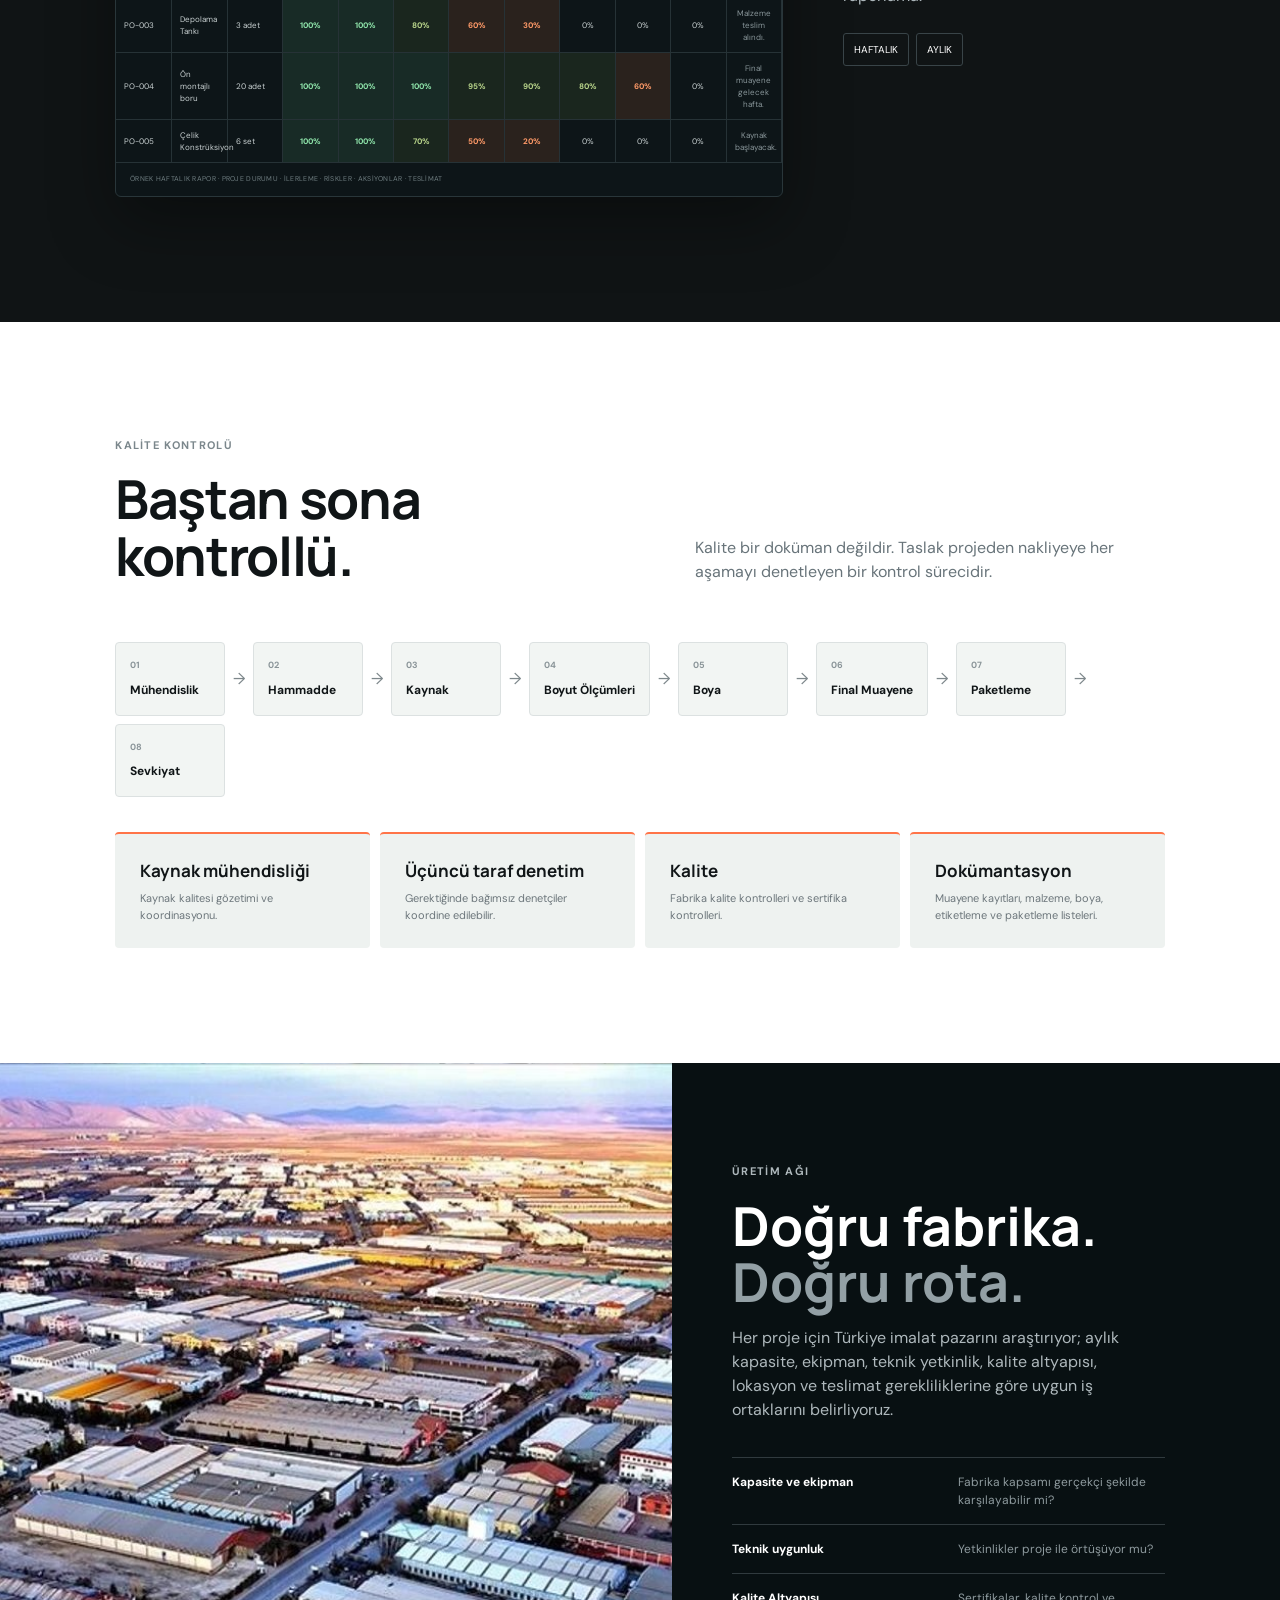
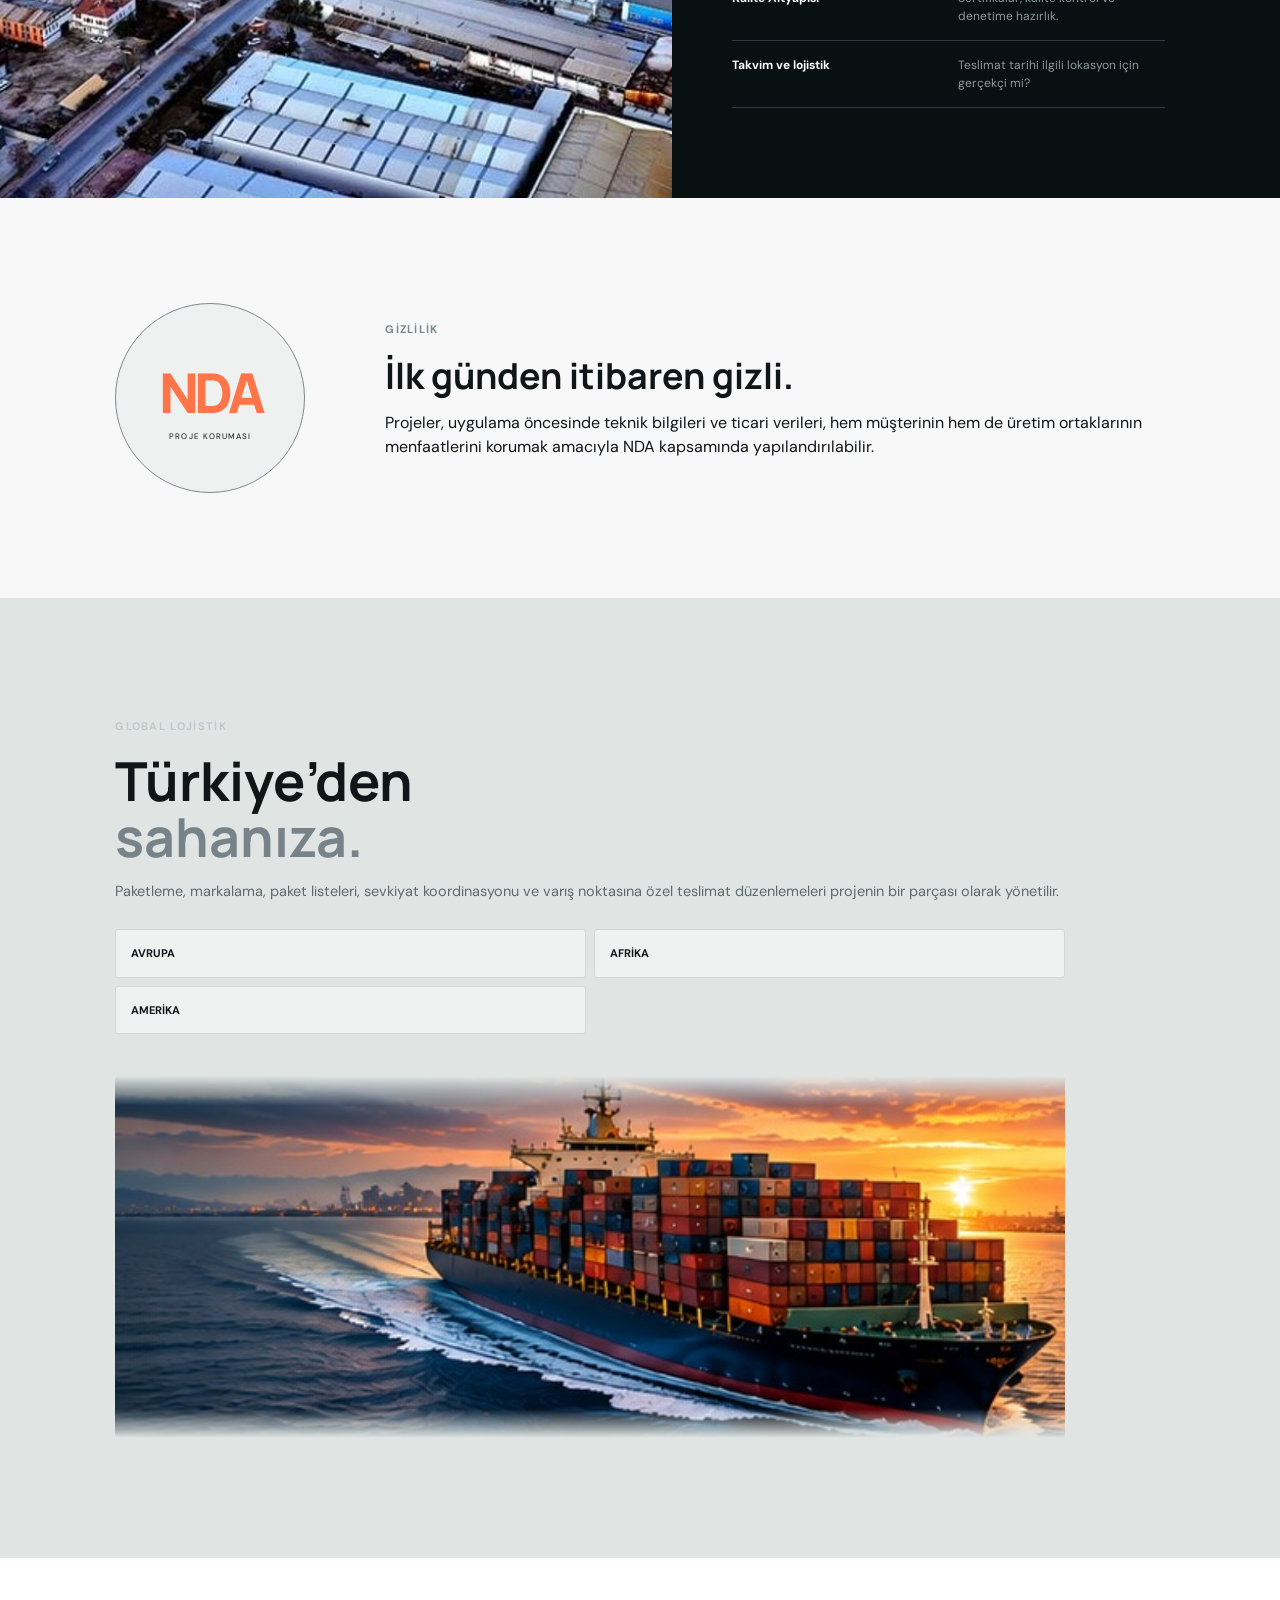
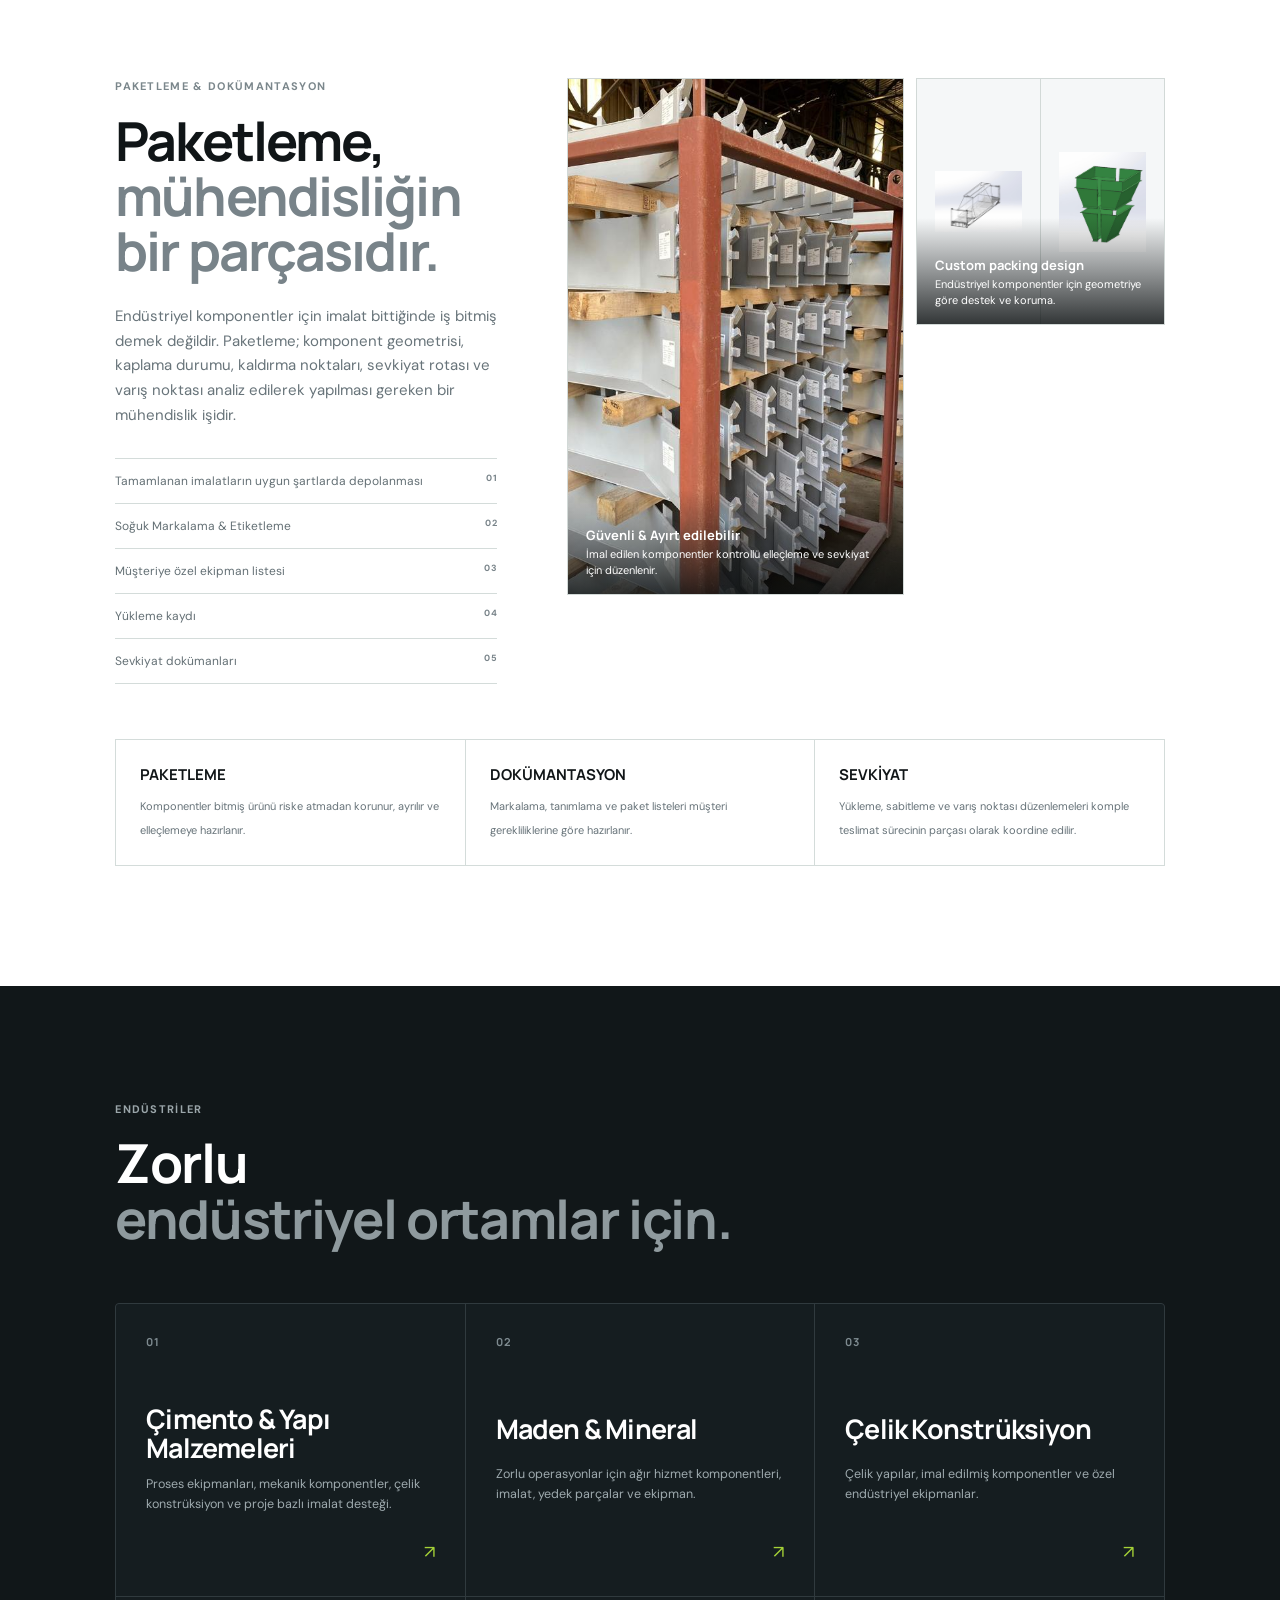
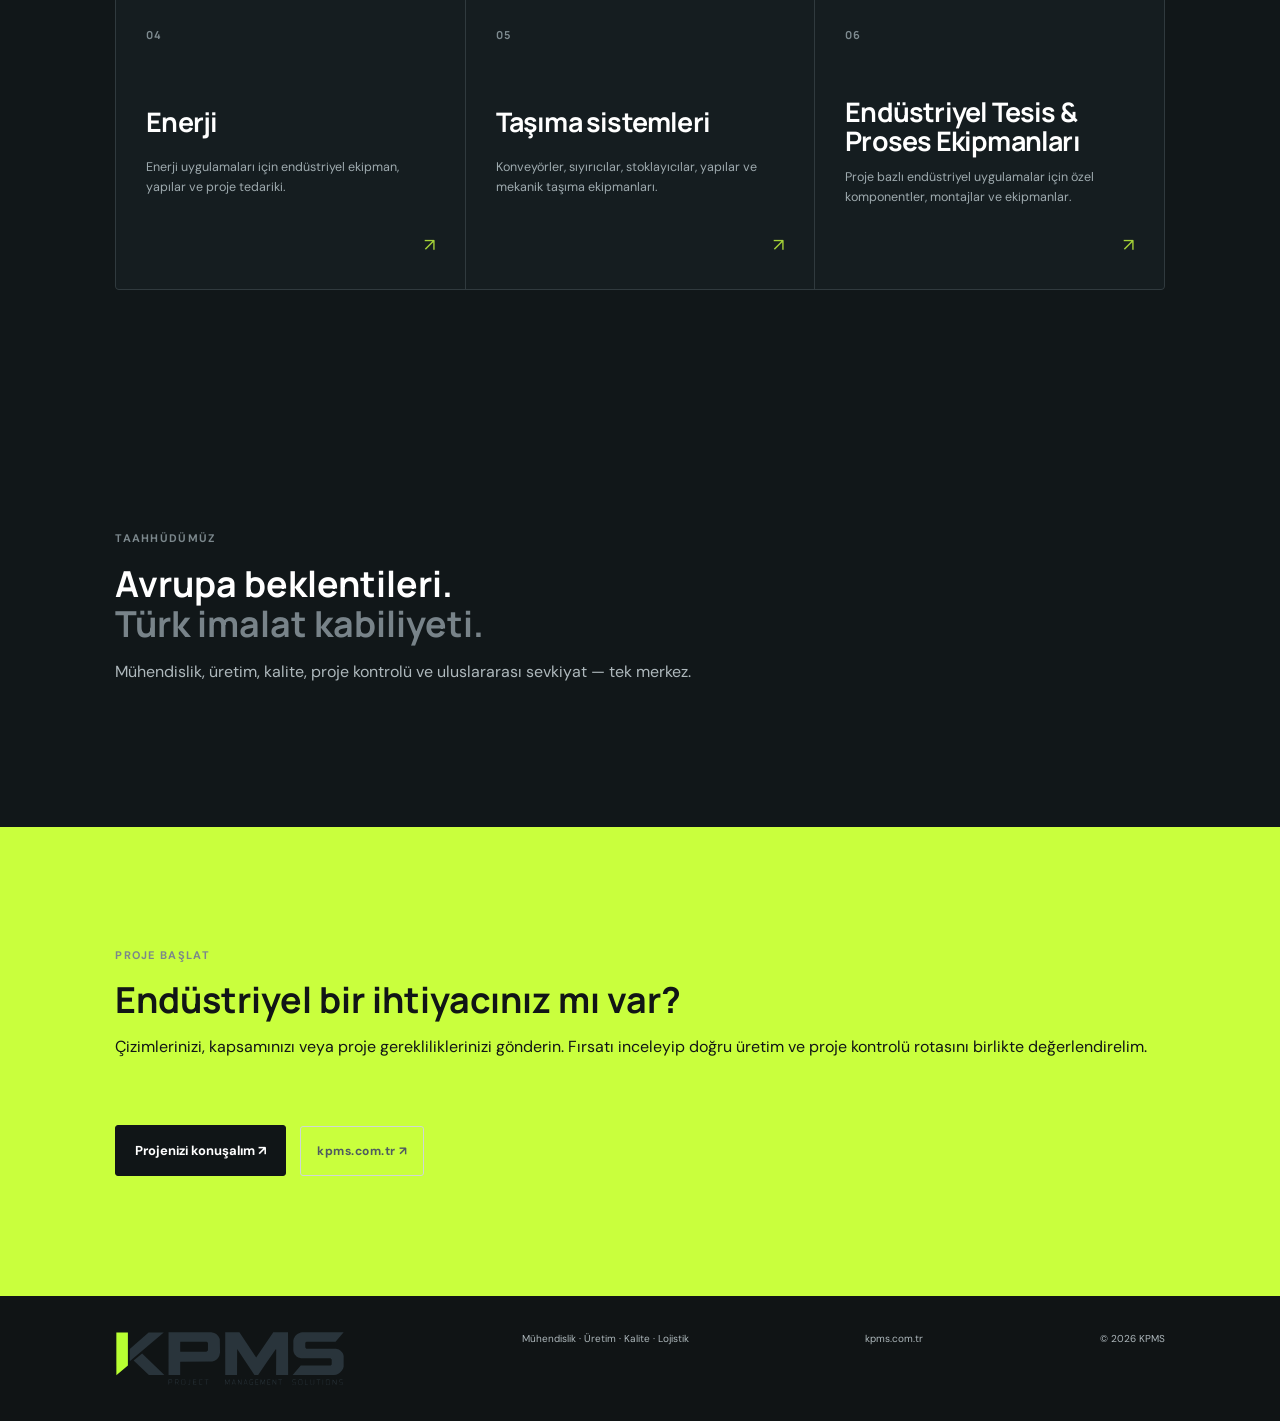
==== commit 3668624e: "Change Americas label to America in Turkish" ====
--- a/tr/index.html
+++ b/tr/index.html
@@ -140,7 +140,7 @@
 <section id="quality" class="quality section"><div class="section-head"><div><p class="kicker">KALİTE KONTROLÜ</p><h2>Baştan sona kontrollü.</h2></div><p>Kalite bir doküman değildir. Taslak projeden nakliyeye her aşamayı denetleyen bir kontrol sürecidir.</p></div><div class="quality-chain"><div><b>01</b>Mühendislik</div><i>→</i><div><b>02</b>Hammadde</div><i>→</i><div><b>03</b>Kaynak</div><i>→</i><div><b>04</b>Boyut Ölçümleri</div><i>→</i><div><b>05</b>Boya</div><i>→</i><div><b>06</b>Final Muayene</div><i>→</i><div><b>07</b>Paketleme</div><i>→</i><div><b>08</b>Sevkiyat</div></div><div class="quality-cards"><div><b>Kaynak mühendisliği</b><span>Kaynak kalitesi gözetimi ve koordinasyonu.</span></div><div><b>Üçüncü taraf denetim</b><span>Gerektiğinde bağımsız denetçiler koordine edilebilir.</span></div><div><b>Kalite</b><span>Fabrika kalite kontrolleri ve sertifika kontrolleri.</span></div><div><b>Dokümantasyon</b><span>Muayene kayıtları, malzeme, boya, etiketleme ve paketleme listeleri.</span></div></div></section>
 <section class="network"><div class="network-photo"></div><div class="network-copy"><p class="kicker">ÜRETİM AĞI</p><h2>Doğru fabrika.<br><span>Doğru rota.</span></h2><p>Her proje için Türkiye imalat pazarını araştırıyor; aylık kapasite, ekipman, teknik yetkinlik, kalite altyapısı, lokasyon ve teslimat gerekliliklerine göre uygun iş ortaklarını belirliyoruz.</p><ol><li><b>Kapasite ve ekipman</b><span>Fabrika kapsamı gerçekçi şekilde karşılayabilir mi?</span></li><li><b>Teknik uygunluk</b><span>Yetkinlikler proje ile örtüşüyor mu?</span></li><li><b>Kalite Altyapısı</b><span>Sertifikalar, kalite kontrol ve denetime hazırlık.</span></li><li><b>Takvim ve lojistik</b><span>Teslimat tarihi ilgili lokasyon için gerçekçi mi?</span></li></ol></div></section>
 <section class="confidential"><div class="nda"><span>NDA</span><small>PROJE KORUMASI</small></div><div><p class="kicker">GİZLİLİK</p><h2>İlk günden itibaren gizli.</h2><p>Projeler, uygulama öncesinde teknik bilgileri ve ticari verileri, hem müşterinin hem de üretim ortaklarının menfaatlerini korumak amacıyla NDA kapsamında yapılandırılabilir.</p></div></section>
-<section id="logistics" class="logistics"><div class="logistics-grid"><div class="logistics-copy"><p class="kicker light">GLOBAL LOJİSTİK</p><h2>Türkiye’den<br><span>sahanıza.</span></h2><p>Paketleme, markalama, paket listeleri, sevkiyat koordinasyonu ve varış noktasına özel teslimat düzenlemeleri projenin bir parçası olarak yönetilir.</p><div class="logistics-list"><div>AVRUPA</div><div>AFRİKA</div><div>AMERİKALAR</div></div></div><div class="map"></div></div></section>
+<section id="logistics" class="logistics"><div class="logistics-grid"><div class="logistics-copy"><p class="kicker light">GLOBAL LOJİSTİK</p><h2>Türkiye’den<br><span>sahanıza.</span></h2><p>Paketleme, markalama, paket listeleri, sevkiyat koordinasyonu ve varış noktasına özel teslimat düzenlemeleri projenin bir parçası olarak yönetilir.</p><div class="logistics-list"><div>AVRUPA</div><div>AFRİKA</div><div>AMERİKA</div></div></div><div class="map"></div></div></section>
 <section class="pack section" id="packaging">
   <div class="packaging-showcase">
     <div class="packaging-intro">
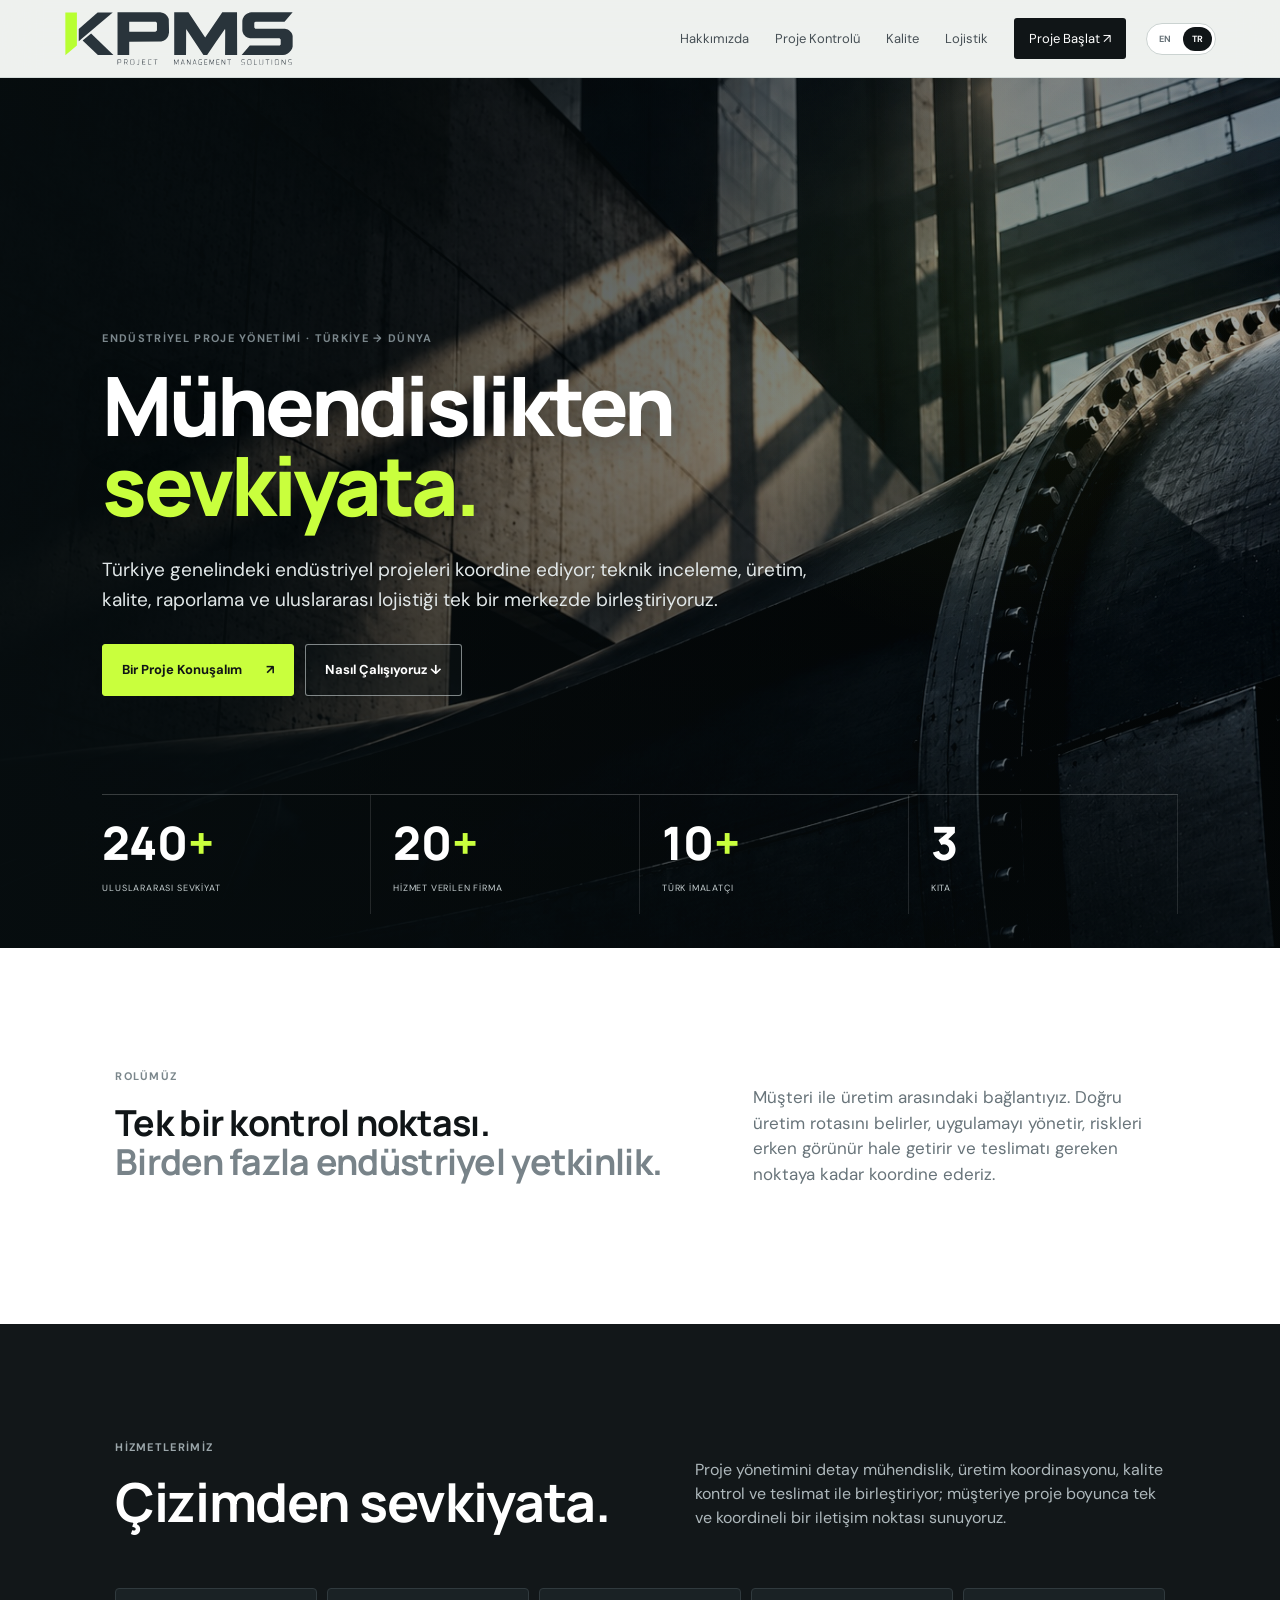
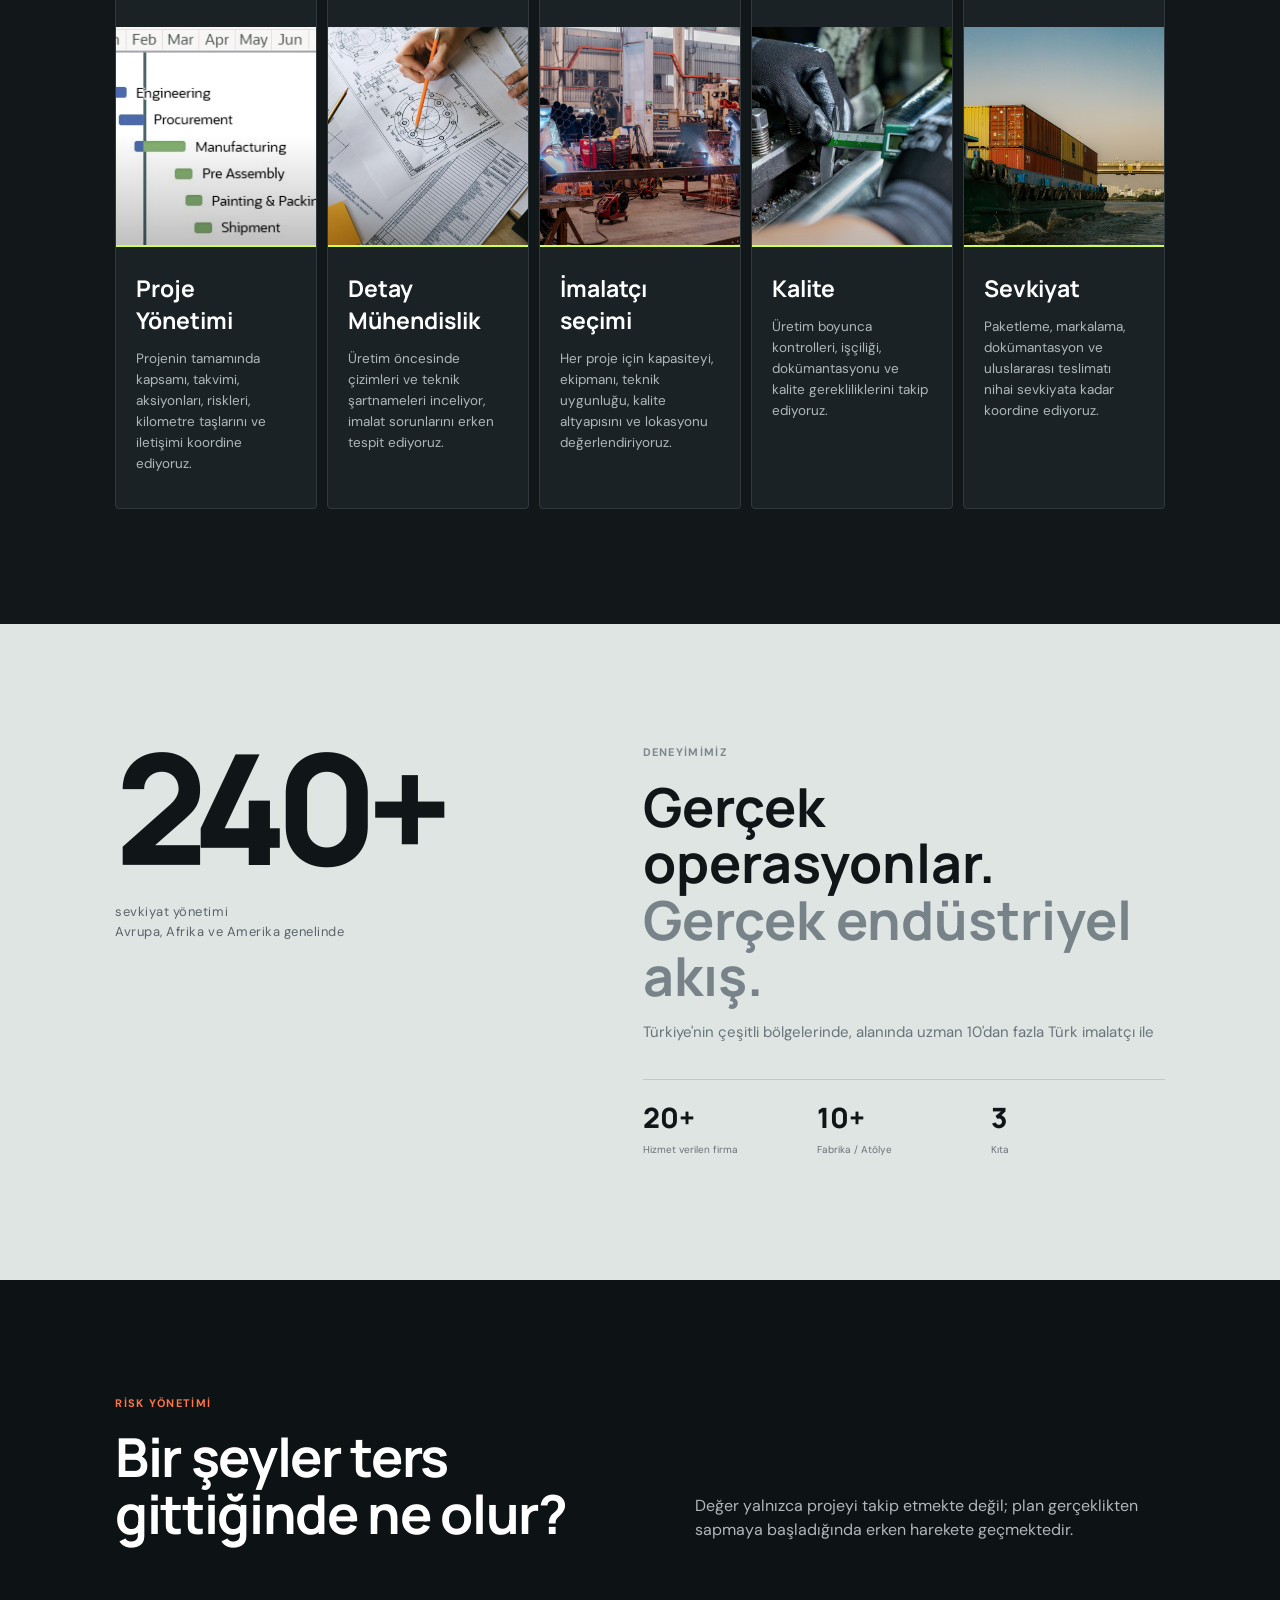
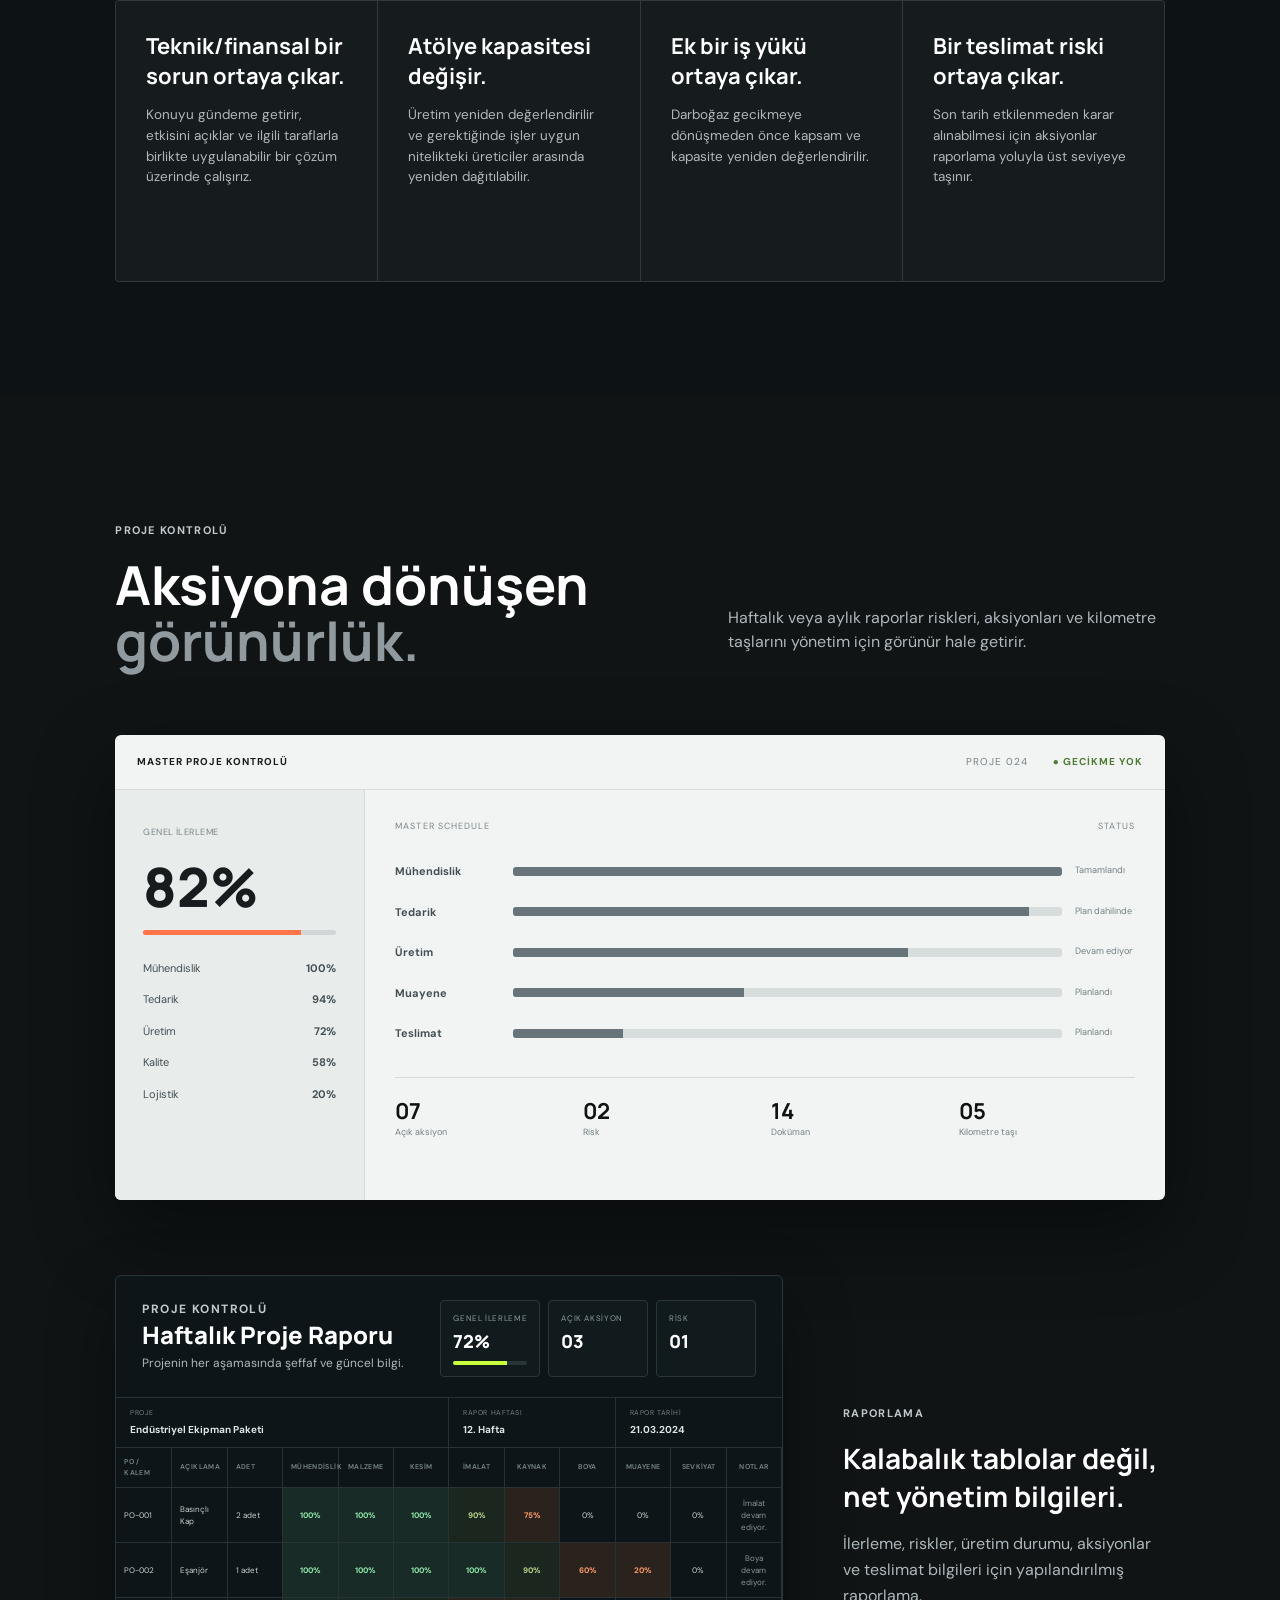
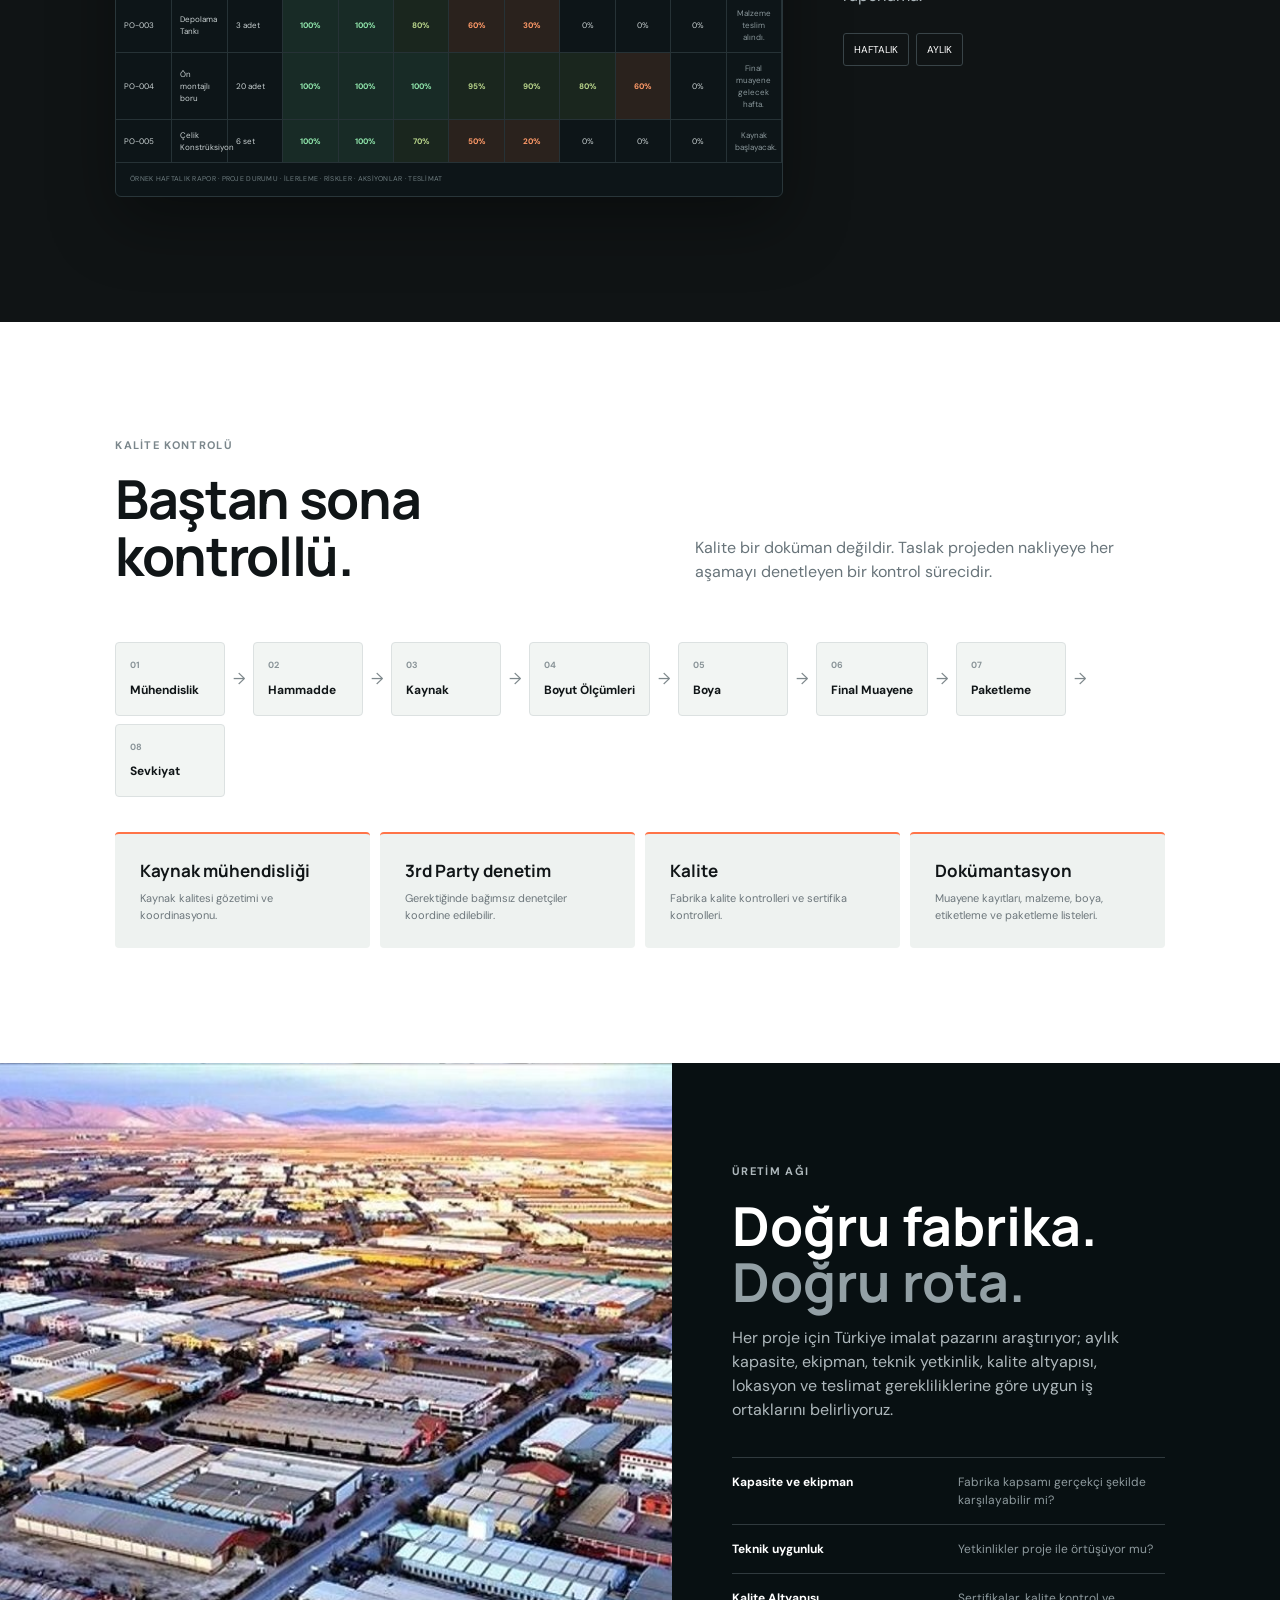
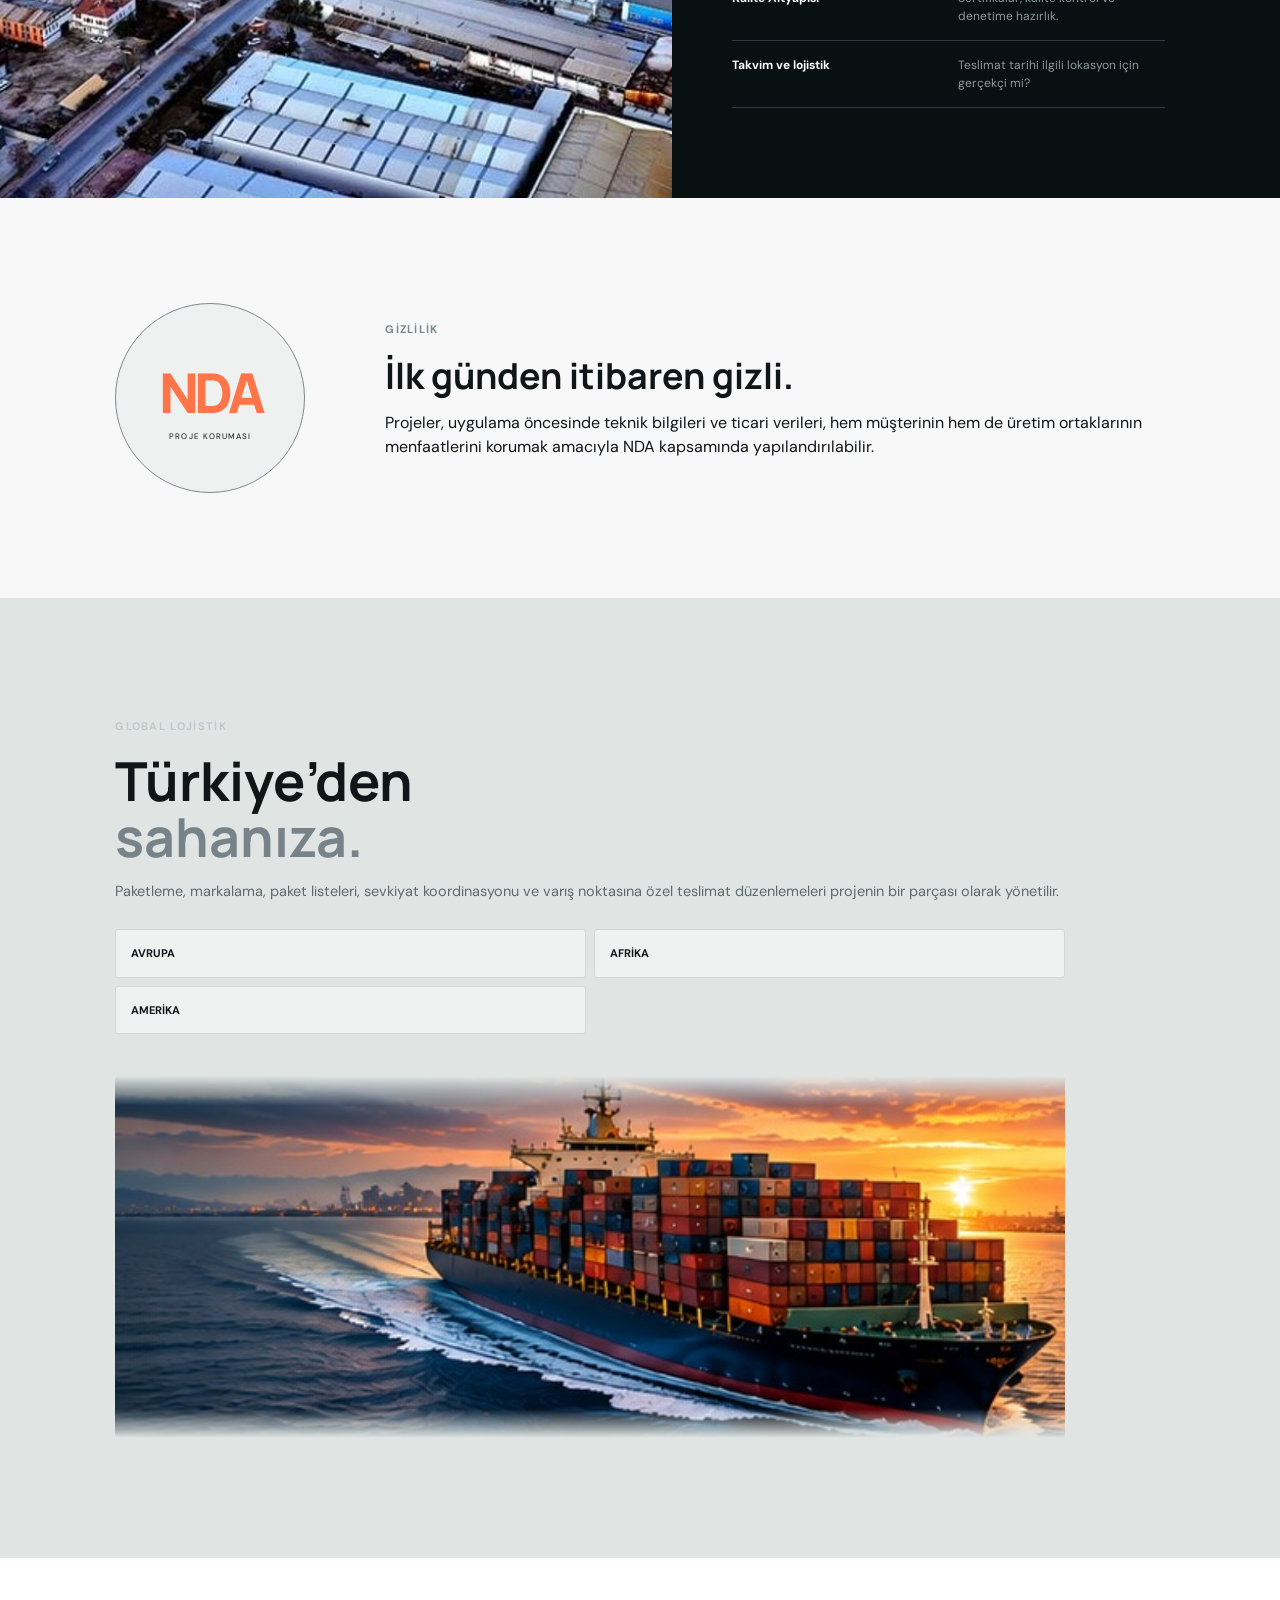
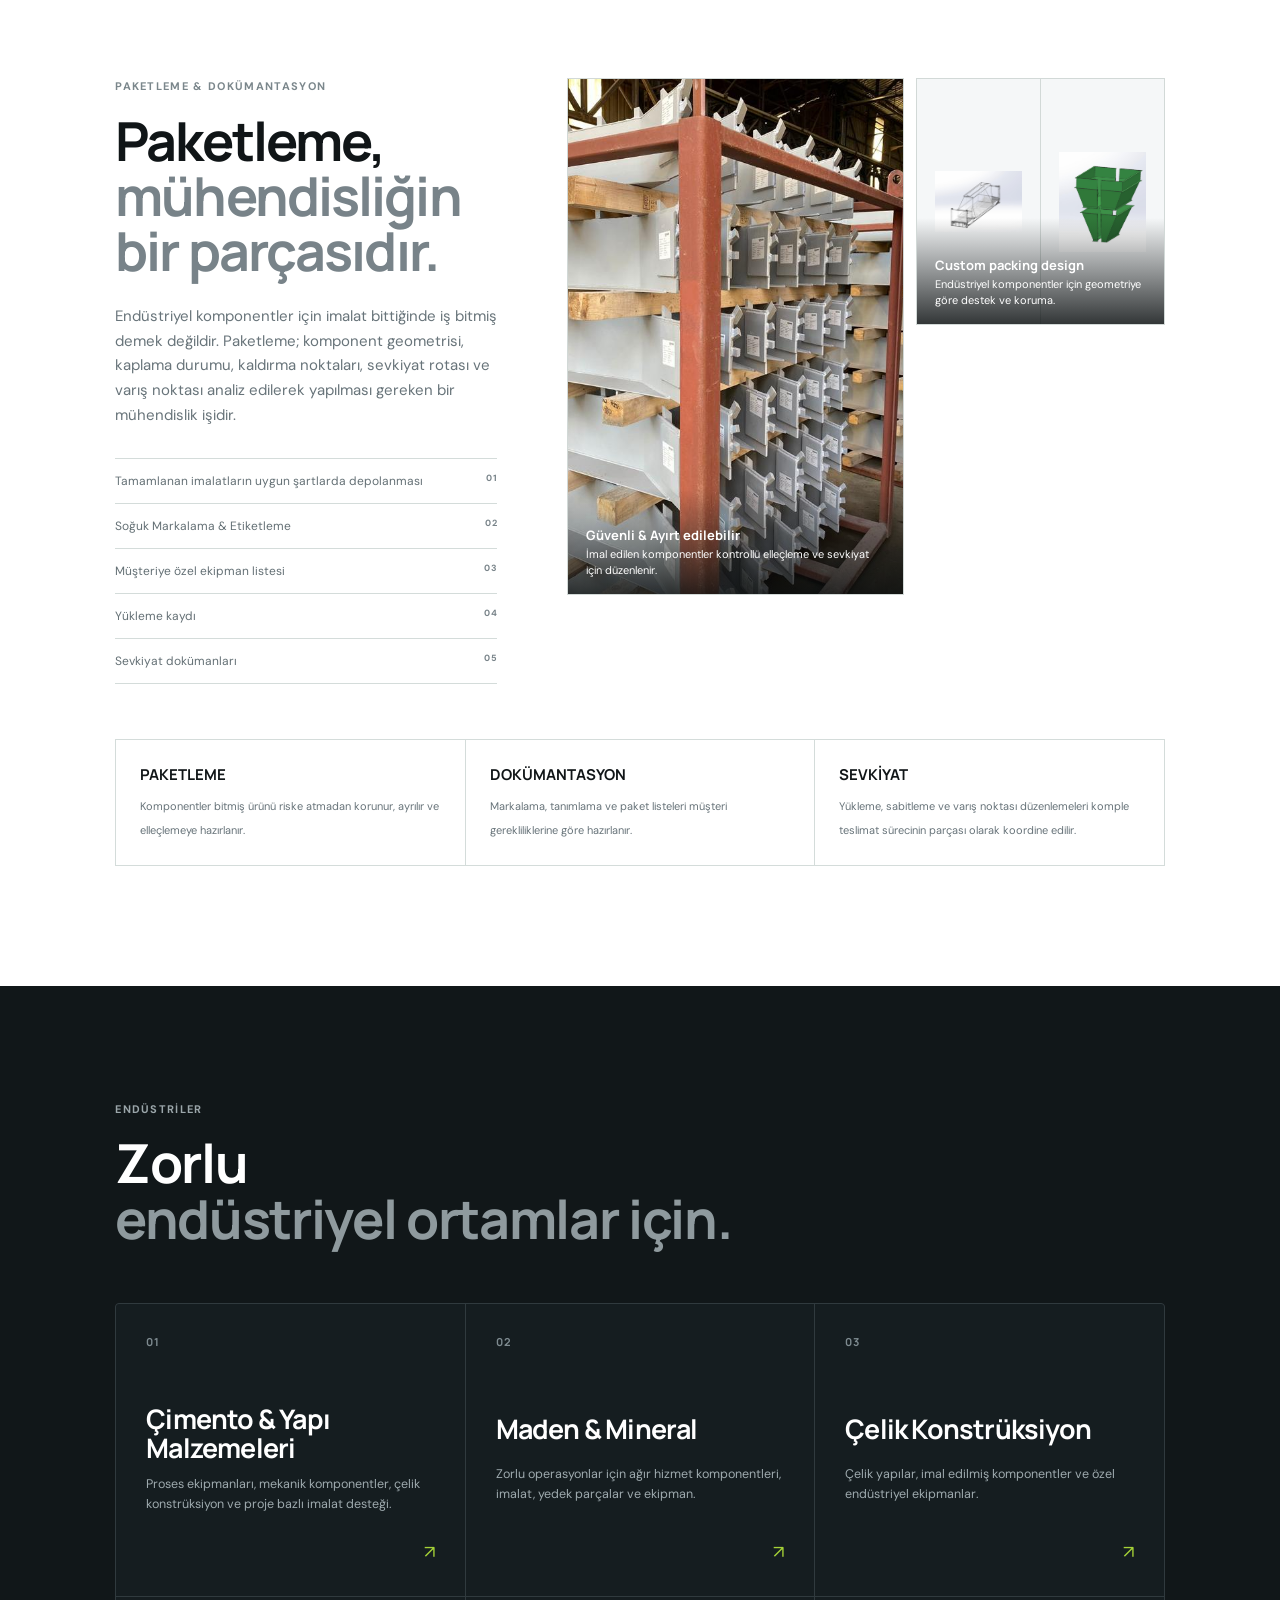
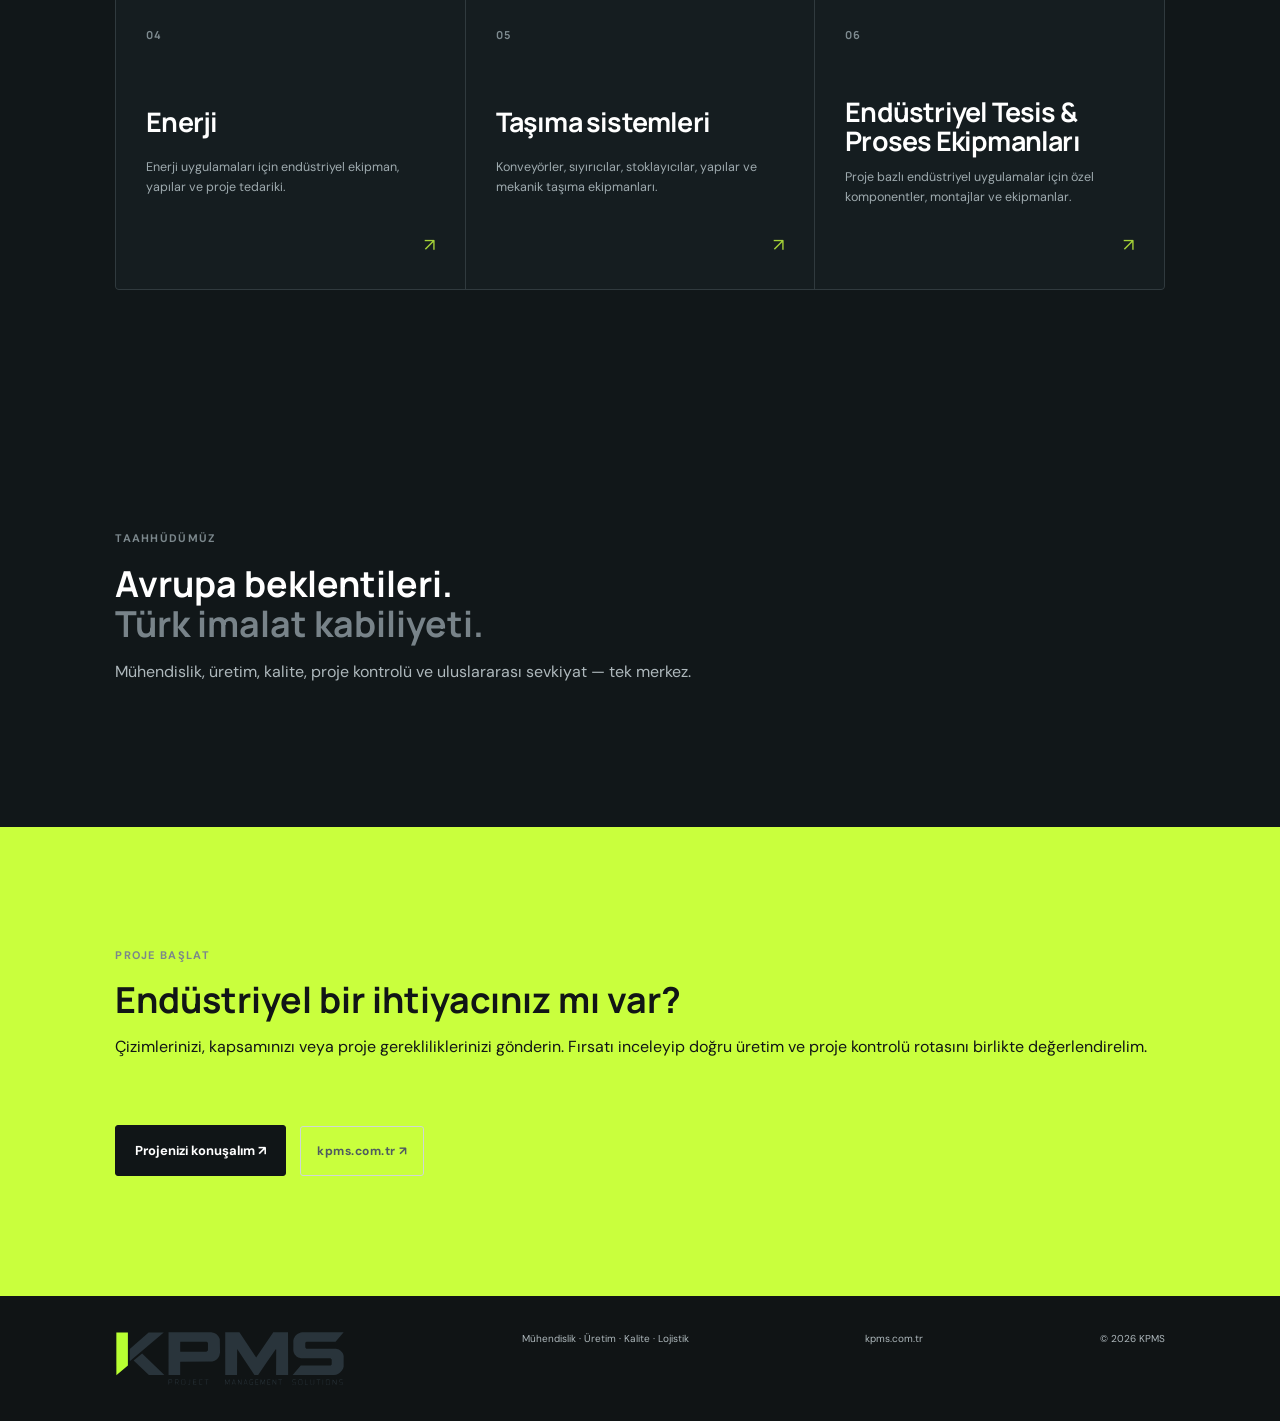
==== commit 0a690ceb: "Update Turkish third-party inspection label" ====
--- a/tr/index.html
+++ b/tr/index.html
@@ -137,7 +137,7 @@
 <section class="experience"><div class="big-number"><strong>240+</strong><span>sevkiyat yönetimi<br>Avrupa, Afrika ve Amerika genelinde</span></div><div class="experience-copy"><p class="kicker">DENEYİMİMİZ</p><h2>Gerçek operasyonlar.<br><span>Gerçek endüstriyel akış.</span></h2><p>Türkiye'nin çeşitli bölgelerinde, alanında uzman 10'dan fazla Türk imalatçı ile</p><div class="mini-stats"><div><b>20+</b><span>Hizmet verilen firma</span></div><div><b>10+</b><span>Fabrika / Atölye</span></div><div><b>3</b><span>Kıta</span></div></div></div></section>
 <section class="risk section"><div class="section-head"><div><p class="kicker">RİSK YÖNETİMİ</p><h2>Bir şeyler ters gittiğinde ne olur?</h2></div><p>Değer yalnızca projeyi takip etmekte değil; plan gerçeklikten sapmaya başladığında erken harekete geçmektedir.</p></div><div class="risk-grid"><div><b>TECHNICAL</b><h3>Teknik/finansal bir sorun ortaya çıkar.</h3><p>Konuyu gündeme getirir, etkisini açıklar ve ilgili taraflarla birlikte uygulanabilir bir çözüm üzerinde çalışırız.</p></div><div><b>CAPACITY</b><h3>Atölye kapasitesi değişir.</h3><p>Üretim yeniden değerlendirilir ve gerektiğinde işler uygun nitelikteki üreticiler arasında yeniden dağıtılabilir.</p></div><div><b>WORKLOAD</b><h3>Ek bir iş yükü ortaya çıkar.</h3><p>Darboğaz gecikmeye dönüşmeden önce kapsam ve kapasite yeniden değerlendirilir.</p></div><div><b>DELIVERY</b><h3>Bir teslimat riski ortaya çıkar.</h3><p>Son tarih etkilenmeden karar alınabilmesi için aksiyonlar raporlama yoluyla üst seviyeye taşınır.</p></div></div></section>
 <section id="control" class="control"><div class="control-head"><div><p class="kicker light">PROJE KONTROLÜ</p><h2>Aksiyona dönüşen<br><span>görünürlük.</span></h2></div><p>Haftalık veya aylık raporlar riskleri, aksiyonları ve kilometre taşlarını yönetim için görünür hale getirir.</p></div><div class="dashboard"><div class="dashbar"><b>MASTER PROJE KONTROLÜ</b><span>PROJE 024</span><i>● GECİKME YOK</i></div><div class="dashbody"><aside><small>GENEL İLERLEME</small><strong id="progressValue">82%</strong><div class="meter"><i></i></div><label>Mühendislik <b>100%</b></label><label>Tedarik <b>94%</b></label><label>Üretim <b>72%</b></label><label>Kalite <b>58%</b></label><label>Lojistik <b>20%</b></label></aside><div class="gantt"><div class="g-head"><span>MASTER SCHEDULE</span><span>STATUS</span></div><div class="grow"><b>Mühendislik</b><i><em style="width: 100%;"></em></i><small>Tamamlandı</small></div><div class="grow"><b>Tedarik</b><i><em style="width: 94%;"></em></i><small>Plan dahilinde</small></div><div class="grow"><b>Üretim</b><i><em style="width: 72%;"></em></i><small>Devam ediyor</small></div><div class="grow"><b>Muayene</b><i><em style="width: 42%;"></em></i><small>Planlandı</small></div><div class="grow"><b>Teslimat</b><i><em style="width: 20%;"></em></i><small>Planlandı</small></div><div class="dash-cards"><span><b>07</b>Açık aksiyon</span><span><b>02</b>Risk</span><span><b>14</b>Doküman</span><span><b>05</b>Kilometre taşı</span></div></div></div></div><div class="reports"><div class="report-sheet"><div class="report-top"><div><p class="kicker light">PROJE KONTROLÜ</p><h4>Haftalık Proje Raporu</h4><p>Projenin her aşamasında şeffaf ve güncel bilgi.</p></div><div class="report-kpis"><div class="report-kpi"><small>Genel İlerleme</small><strong>72%</strong><div class="bar"><i></i></div></div><div class="report-kpi"><small>Açık Aksiyon</small><strong>03</strong></div><div class="report-kpi"><small>Risk</small><strong>01</strong></div></div></div><div class="report-meta"><div><small>Proje</small><b>Endüstriyel Ekipman Paketi</b></div><div><small>Rapor Haftası</small><b>12. Hafta</b></div><div><small>Rapor Tarihi</small><b>21.03.2024</b></div></div><table class="report-table"><thead><tr><th>PO / Kalem</th><th>Açıklama</th><th>Adet</th><th>Mühendislik</th><th>Malzeme</th><th>Kesim</th><th>İmalat</th><th>Kaynak</th><th>Boya</th><th>Muayene</th><th>Sevkiyat</th><th>Notlar</th></tr></thead><tbody><tr><td>PO-001</td><td>Basınçlı Kap</td><td>2 adet</td><td class="progress-cell done">100%</td><td class="progress-cell done">100%</td><td class="progress-cell done">100%</td><td class="progress-cell">90%</td><td class="progress-cell mid">75%</td><td>0%</td><td>0%</td><td>0%</td><td class="note">İmalat devam ediyor.</td></tr><tr><td>PO-002</td><td>Eşanjör</td><td>1 adet</td><td class="progress-cell done">100%</td><td class="progress-cell done">100%</td><td class="progress-cell done">100%</td><td class="progress-cell done">100%</td><td class="progress-cell">90%</td><td class="progress-cell mid">60%</td><td class="progress-cell mid">20%</td><td>0%</td><td class="note">Boya devam ediyor.</td></tr><tr><td>PO-003</td><td>Depolama Tankı</td><td>3 adet</td><td class="progress-cell done">100%</td><td class="progress-cell done">100%</td><td class="progress-cell">80%</td><td class="progress-cell mid">60%</td><td class="progress-cell mid">30%</td><td>0%</td><td>0%</td><td>0%</td><td class="note">Malzeme teslim alındı.</td></tr><tr><td>PO-004</td><td>Ön montajlı boru</td><td>20 adet</td><td class="progress-cell done">100%</td><td class="progress-cell done">100%</td><td class="progress-cell done">100%</td><td class="progress-cell">95%</td><td class="progress-cell">90%</td><td class="progress-cell">80%</td><td class="progress-cell mid">60%</td><td>0%</td><td class="note">Final muayene gelecek hafta.</td></tr><tr><td>PO-005</td><td>Çelik Konstrüksiyon</td><td>6 set</td><td class="progress-cell done">100%</td><td class="progress-cell done">100%</td><td class="progress-cell">70%</td><td class="progress-cell mid">50%</td><td class="progress-cell mid">20%</td><td>0%</td><td>0%</td><td>0%</td><td class="note">Kaynak başlayacak.</td></tr></tbody></table><div class="report-footer">ÖRNEK HAFTALIK RAPOR · PROJE DURUMU · İLERLEME · RİSKLER · AKSİYONLAR · TESLİMAT</div></div><div><p class="kicker light">RAPORLAMA</p><h3>Kalabalık tablolar değil, net yönetim bilgileri.</h3><p>İlerleme, riskler, üretim durumu, aksiyonlar ve teslimat bilgileri için yapılandırılmış raporlama.</p><div class="tags"><span>HAFTALIK</span><span>AYLIK</span></div></div></div></section>
-<section id="quality" class="quality section"><div class="section-head"><div><p class="kicker">KALİTE KONTROLÜ</p><h2>Baştan sona kontrollü.</h2></div><p>Kalite bir doküman değildir. Taslak projeden nakliyeye her aşamayı denetleyen bir kontrol sürecidir.</p></div><div class="quality-chain"><div><b>01</b>Mühendislik</div><i>→</i><div><b>02</b>Hammadde</div><i>→</i><div><b>03</b>Kaynak</div><i>→</i><div><b>04</b>Boyut Ölçümleri</div><i>→</i><div><b>05</b>Boya</div><i>→</i><div><b>06</b>Final Muayene</div><i>→</i><div><b>07</b>Paketleme</div><i>→</i><div><b>08</b>Sevkiyat</div></div><div class="quality-cards"><div><b>Kaynak mühendisliği</b><span>Kaynak kalitesi gözetimi ve koordinasyonu.</span></div><div><b>Üçüncü taraf denetim</b><span>Gerektiğinde bağımsız denetçiler koordine edilebilir.</span></div><div><b>Kalite</b><span>Fabrika kalite kontrolleri ve sertifika kontrolleri.</span></div><div><b>Dokümantasyon</b><span>Muayene kayıtları, malzeme, boya, etiketleme ve paketleme listeleri.</span></div></div></section>
+<section id="quality" class="quality section"><div class="section-head"><div><p class="kicker">KALİTE KONTROLÜ</p><h2>Baştan sona kontrollü.</h2></div><p>Kalite bir doküman değildir. Taslak projeden nakliyeye her aşamayı denetleyen bir kontrol sürecidir.</p></div><div class="quality-chain"><div><b>01</b>Mühendislik</div><i>→</i><div><b>02</b>Hammadde</div><i>→</i><div><b>03</b>Kaynak</div><i>→</i><div><b>04</b>Boyut Ölçümleri</div><i>→</i><div><b>05</b>Boya</div><i>→</i><div><b>06</b>Final Muayene</div><i>→</i><div><b>07</b>Paketleme</div><i>→</i><div><b>08</b>Sevkiyat</div></div><div class="quality-cards"><div><b>Kaynak mühendisliği</b><span>Kaynak kalitesi gözetimi ve koordinasyonu.</span></div><div><b>3rd Party denetim</b><span>Gerektiğinde bağımsız denetçiler koordine edilebilir.</span></div><div><b>Kalite</b><span>Fabrika kalite kontrolleri ve sertifika kontrolleri.</span></div><div><b>Dokümantasyon</b><span>Muayene kayıtları, malzeme, boya, etiketleme ve paketleme listeleri.</span></div></div></section>
 <section class="network"><div class="network-photo"></div><div class="network-copy"><p class="kicker">ÜRETİM AĞI</p><h2>Doğru fabrika.<br><span>Doğru rota.</span></h2><p>Her proje için Türkiye imalat pazarını araştırıyor; aylık kapasite, ekipman, teknik yetkinlik, kalite altyapısı, lokasyon ve teslimat gerekliliklerine göre uygun iş ortaklarını belirliyoruz.</p><ol><li><b>Kapasite ve ekipman</b><span>Fabrika kapsamı gerçekçi şekilde karşılayabilir mi?</span></li><li><b>Teknik uygunluk</b><span>Yetkinlikler proje ile örtüşüyor mu?</span></li><li><b>Kalite Altyapısı</b><span>Sertifikalar, kalite kontrol ve denetime hazırlık.</span></li><li><b>Takvim ve lojistik</b><span>Teslimat tarihi ilgili lokasyon için gerçekçi mi?</span></li></ol></div></section>
 <section class="confidential"><div class="nda"><span>NDA</span><small>PROJE KORUMASI</small></div><div><p class="kicker">GİZLİLİK</p><h2>İlk günden itibaren gizli.</h2><p>Projeler, uygulama öncesinde teknik bilgileri ve ticari verileri, hem müşterinin hem de üretim ortaklarının menfaatlerini korumak amacıyla NDA kapsamında yapılandırılabilir.</p></div></section>
 <section id="logistics" class="logistics"><div class="logistics-grid"><div class="logistics-copy"><p class="kicker light">GLOBAL LOJİSTİK</p><h2>Türkiye’den<br><span>sahanıza.</span></h2><p>Paketleme, markalama, paket listeleri, sevkiyat koordinasyonu ve varış noktasına özel teslimat düzenlemeleri projenin bir parçası olarak yönetilir.</p><div class="logistics-list"><div>AVRUPA</div><div>AFRİKA</div><div>AMERİKA</div></div></div><div class="map"></div></div></section>
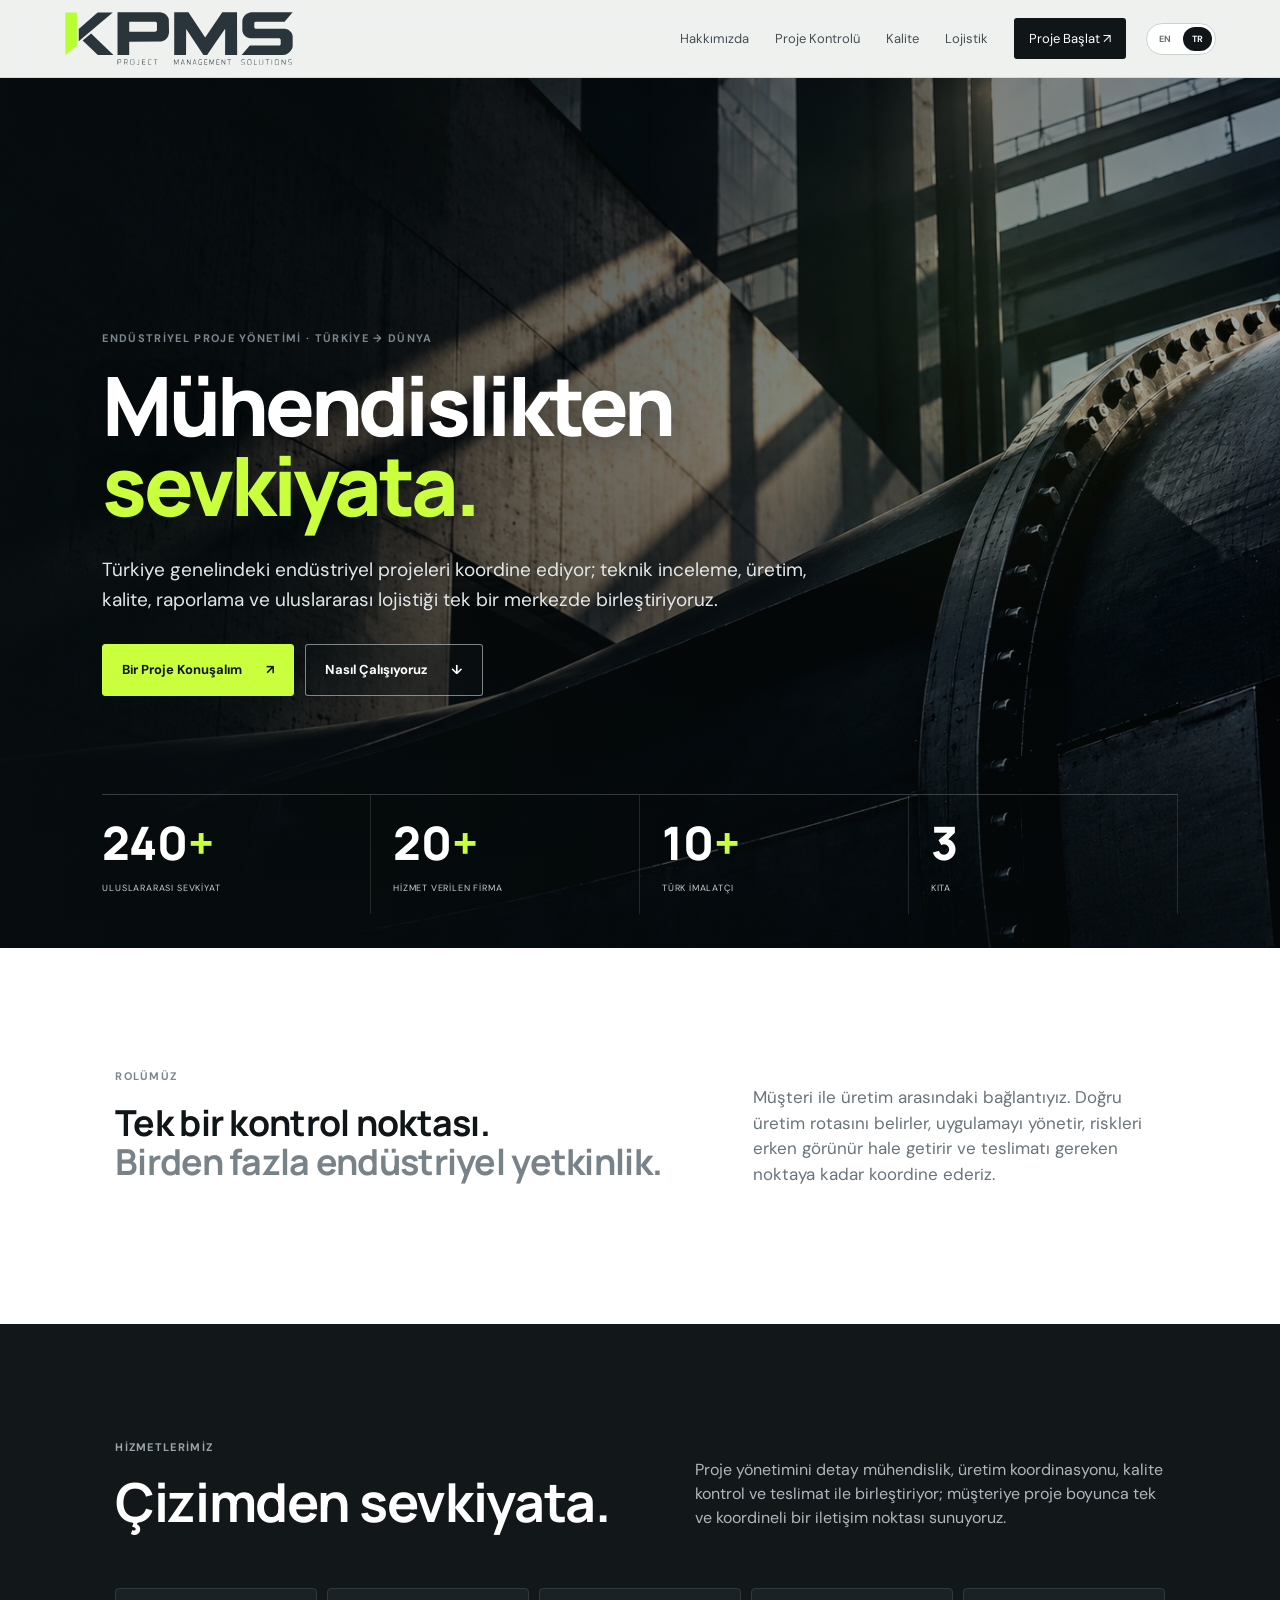
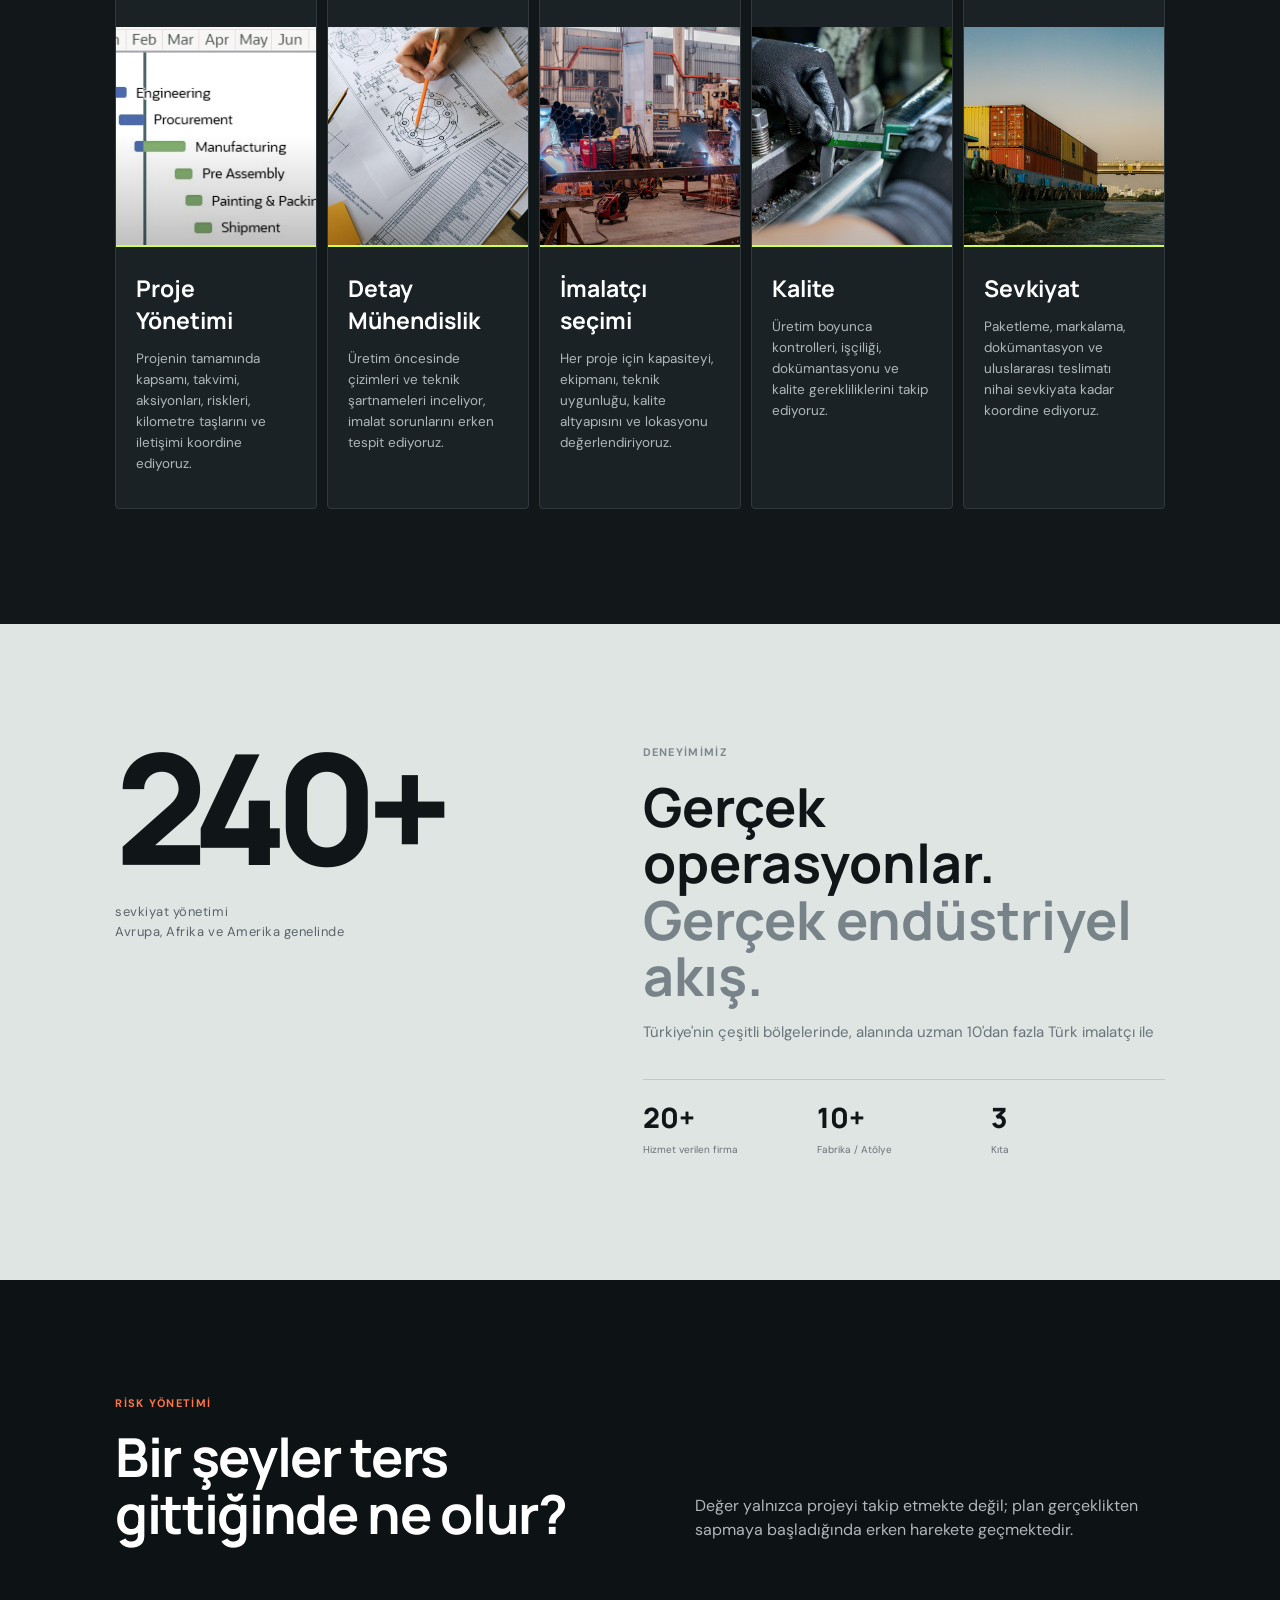
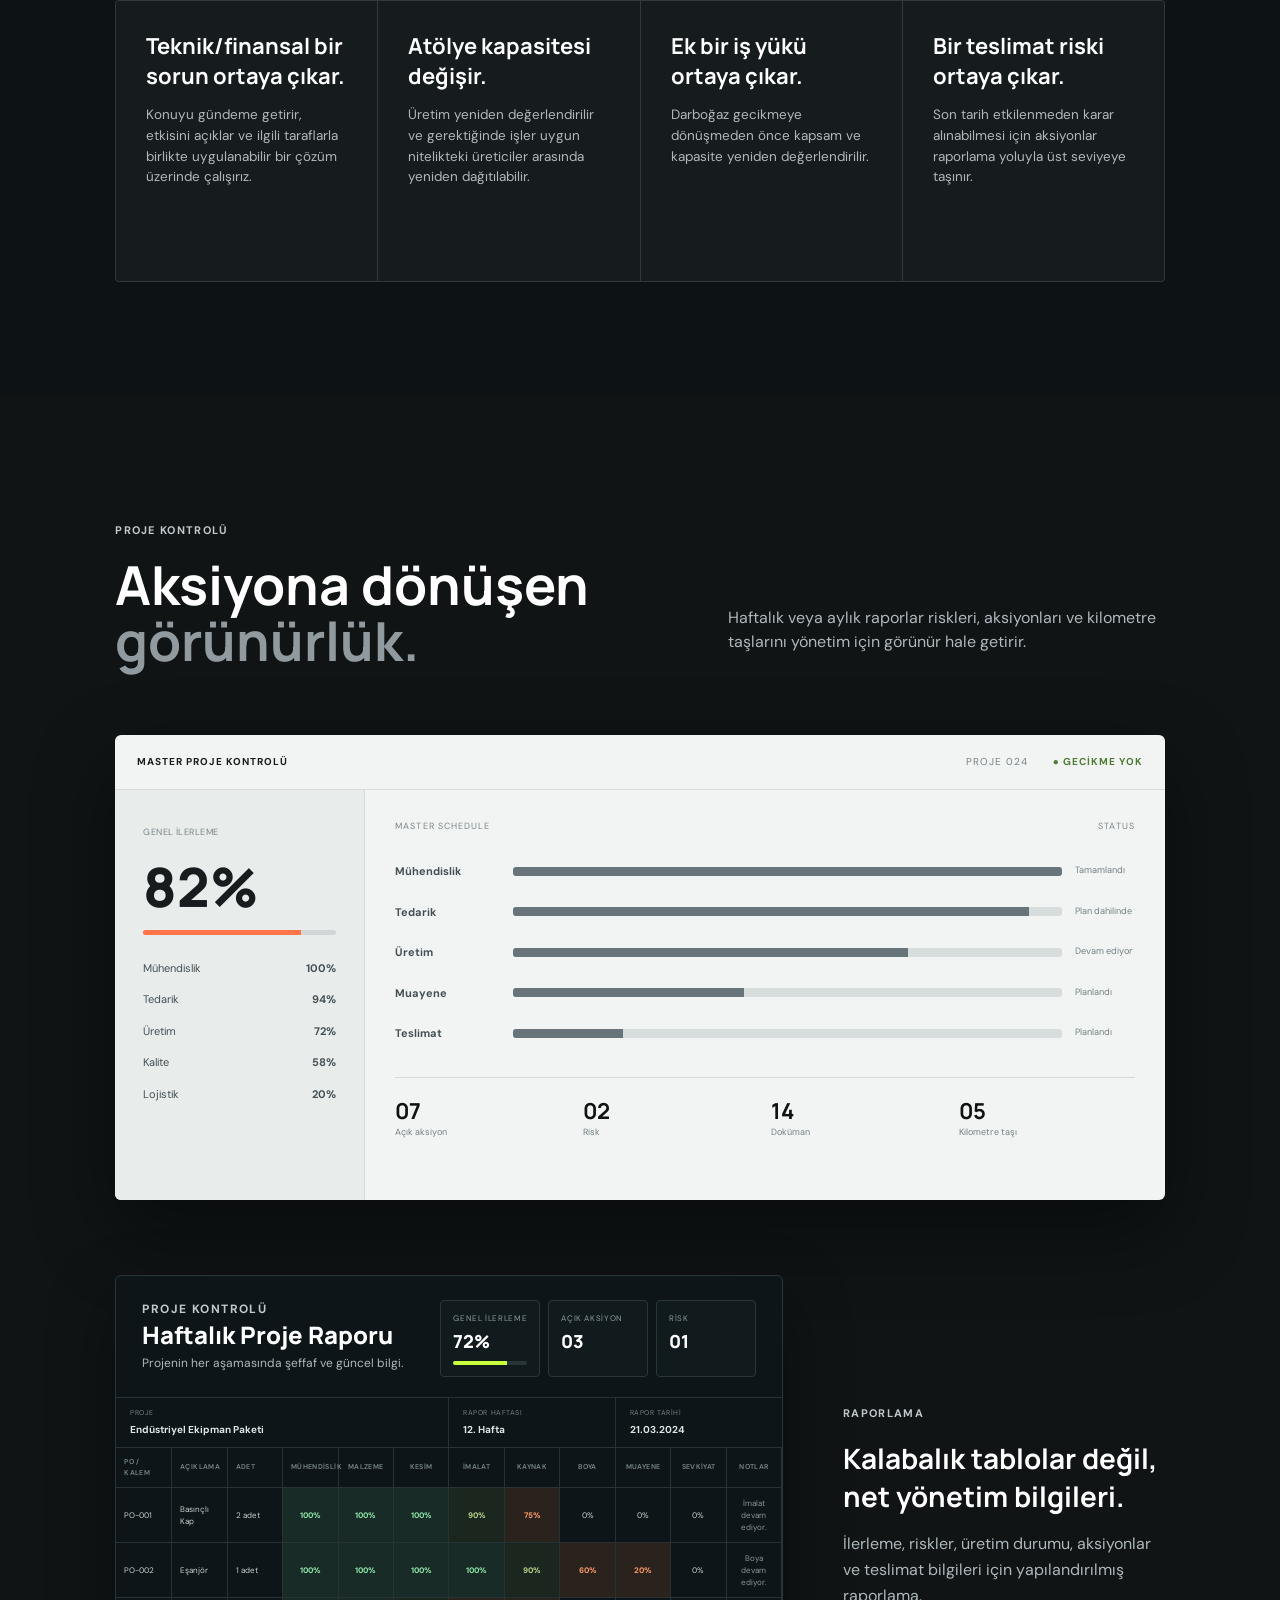
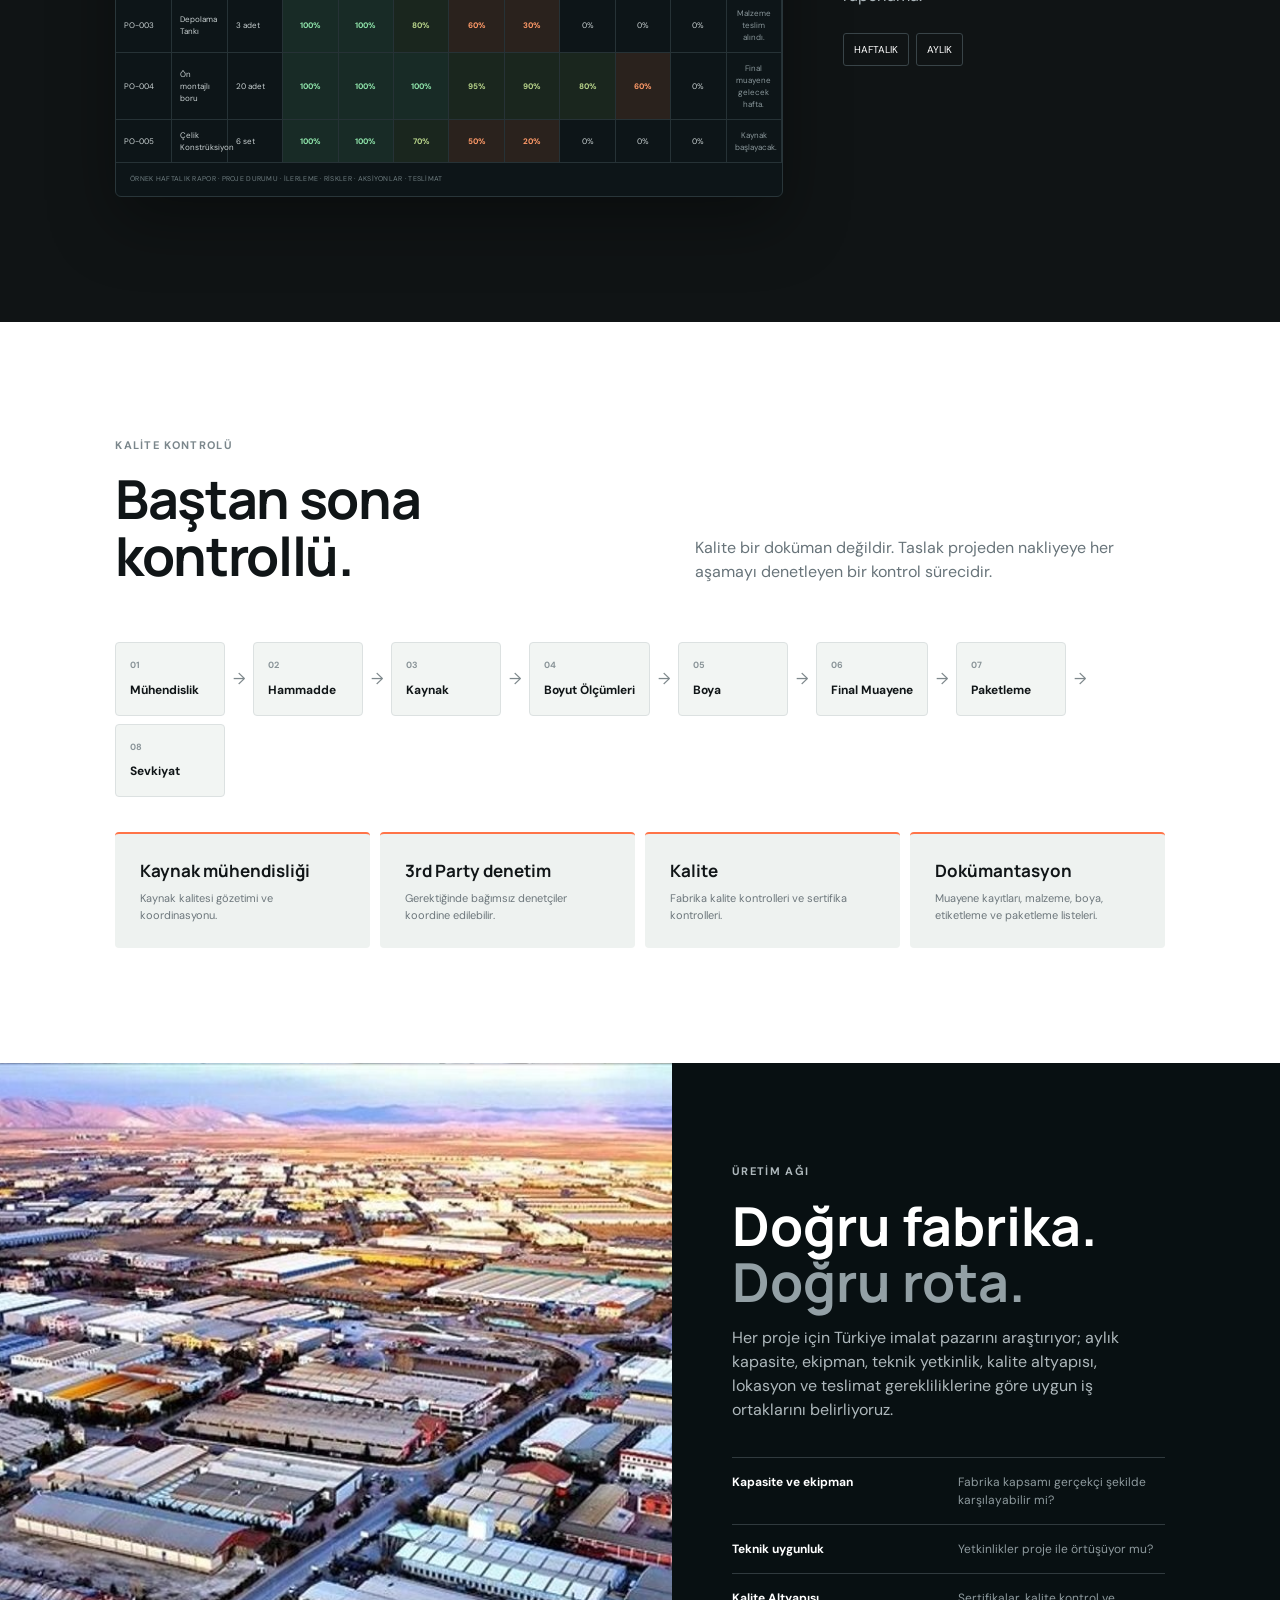
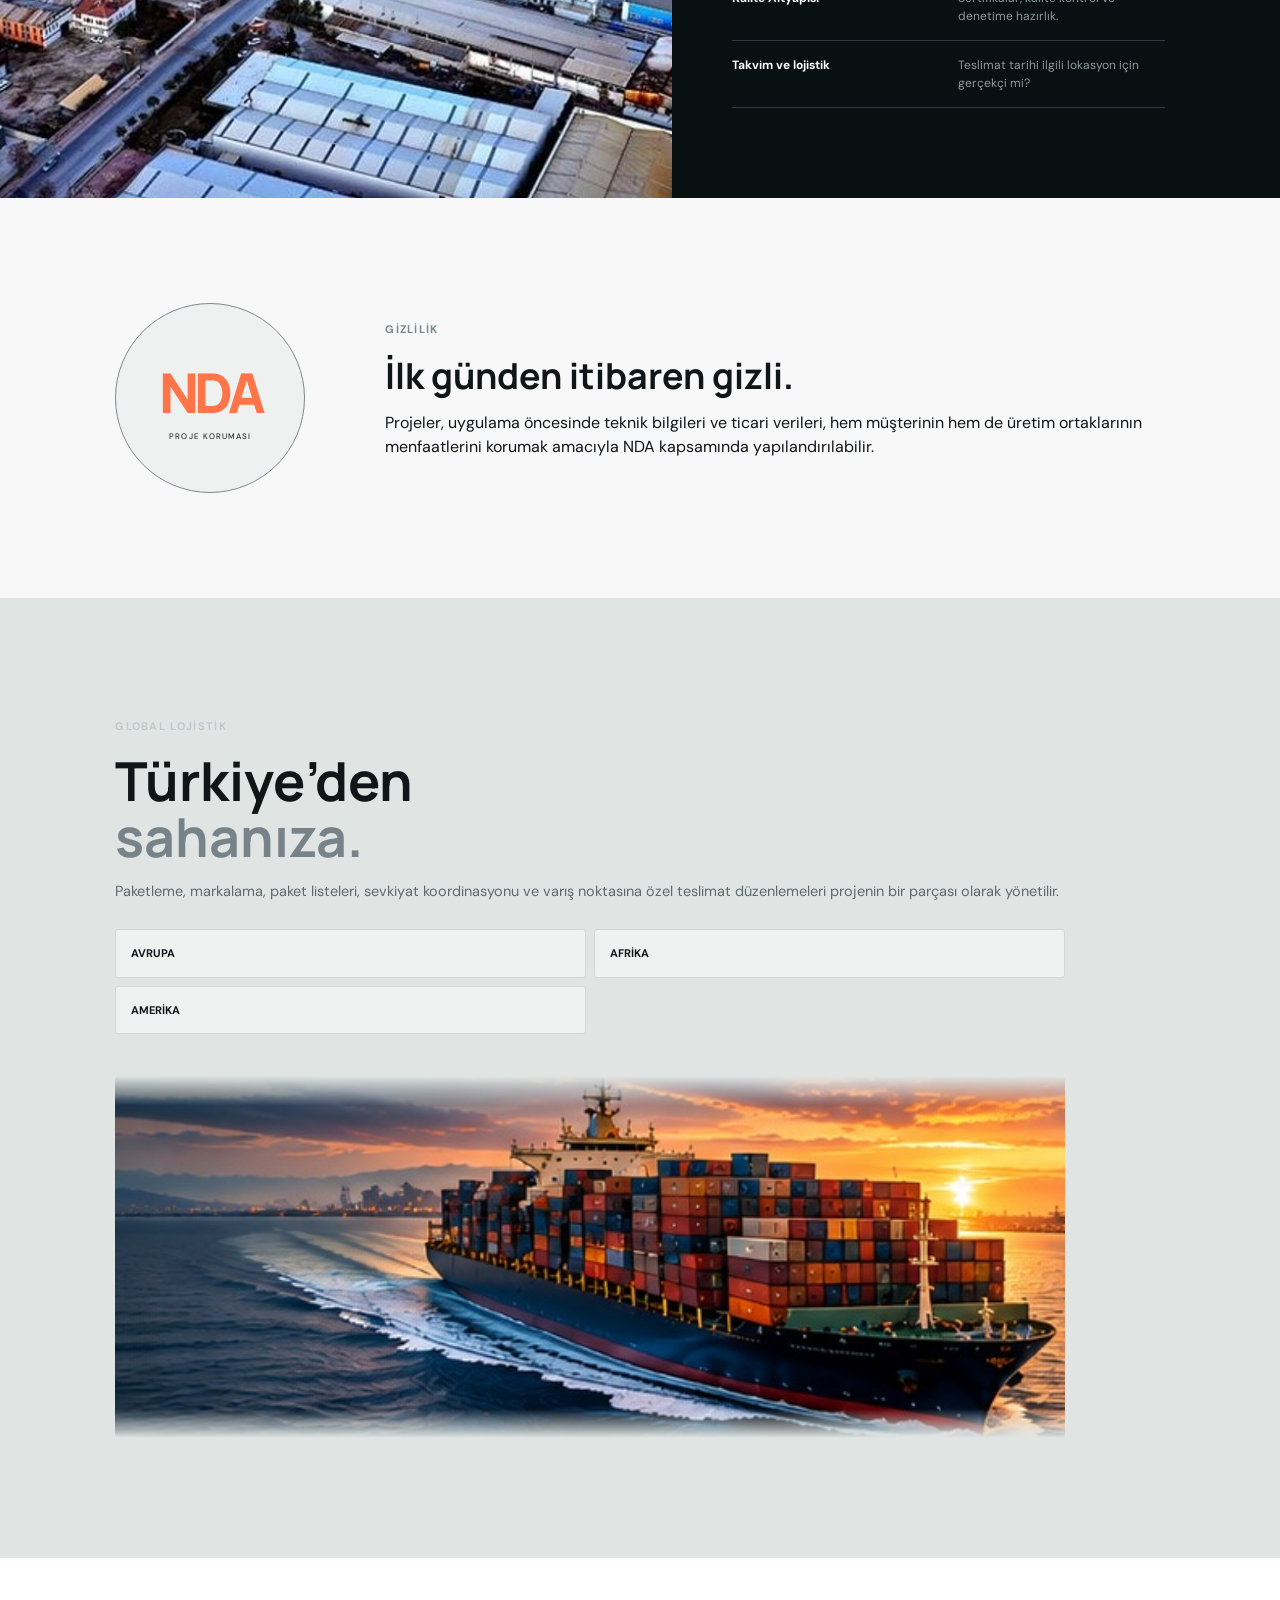
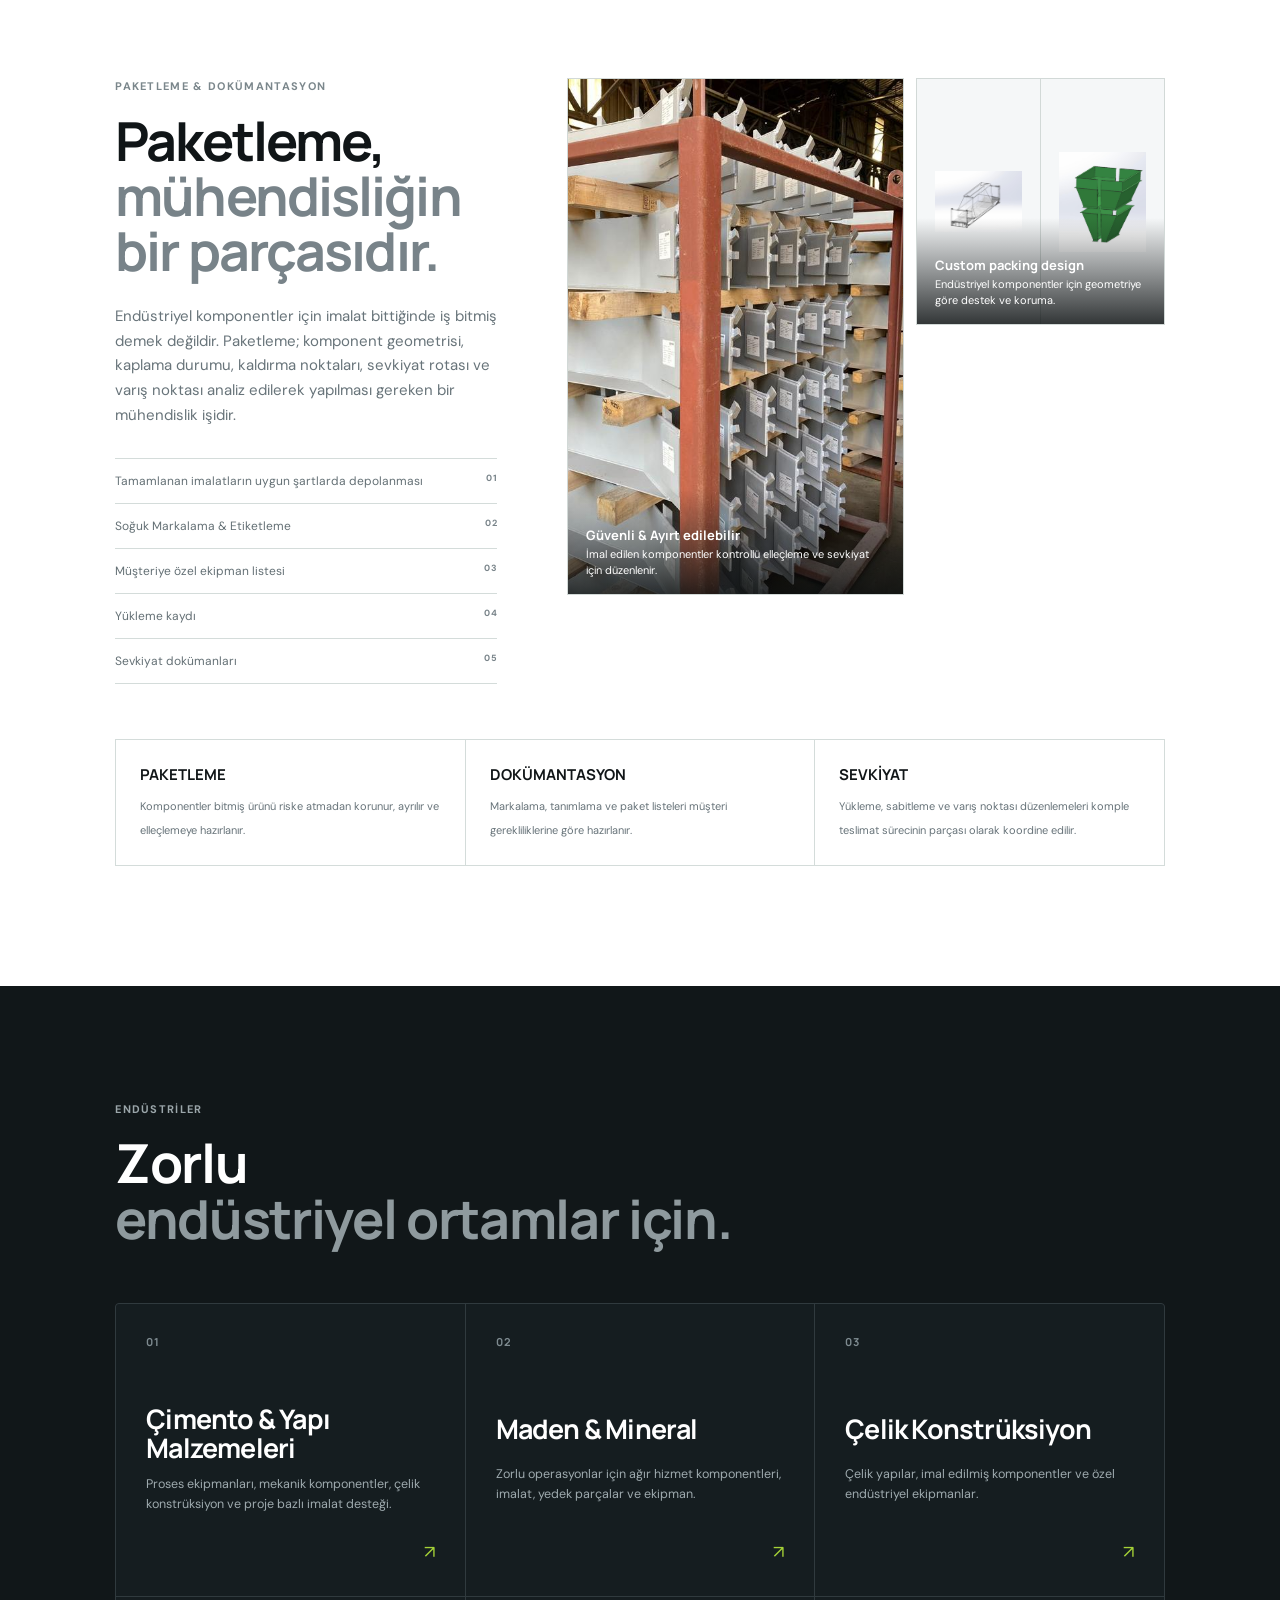
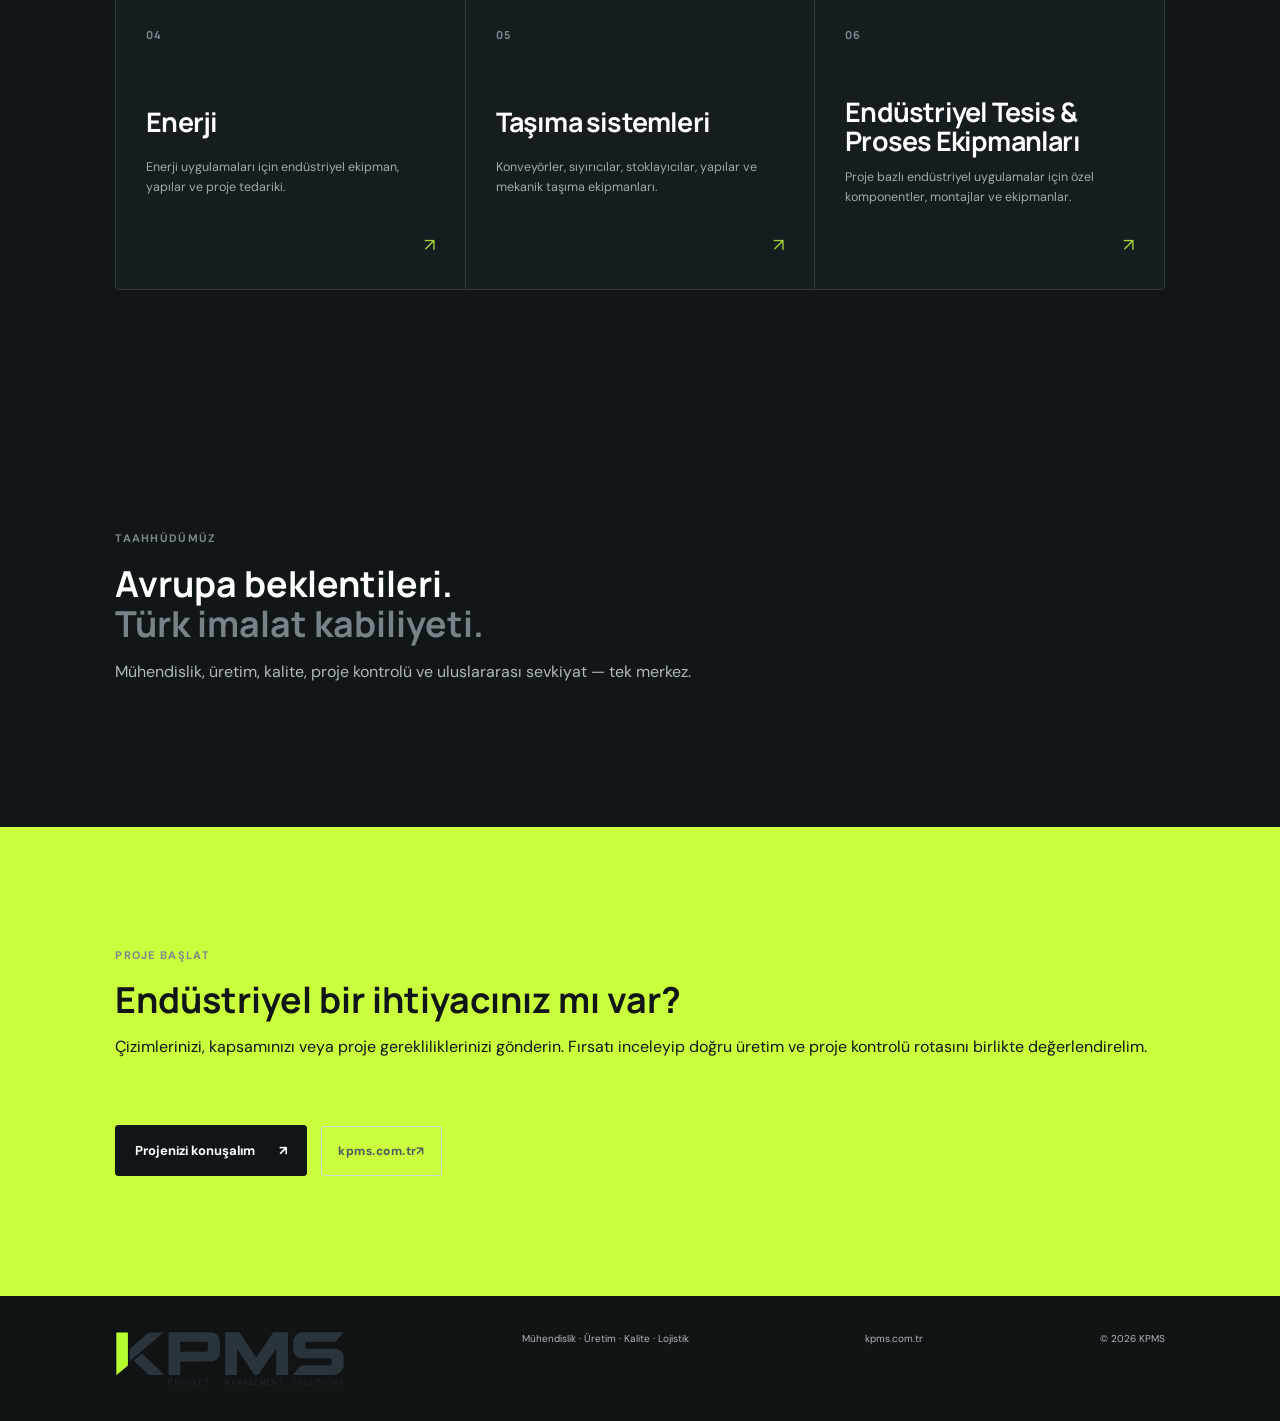
==== commit 3d24f504: "Hide CTA arrows on Turkish mobile page" ====
--- a/tr/index.html
+++ b/tr/index.html
@@ -2,7 +2,9 @@
 <html lang="tr">
 <head>
 <meta charset="utf-8"><meta name="viewport" content="width=device-width,initial-scale=1">
-<title>KPMS — Key Proje Yönetimi Solutions</title>
+<title>KPMS — Key Project Management Solutions</title>
+<meta property="og:title" content="KPMS — Key Project Management Solutions">
+<meta property="og:site_name" content="KPMS — Key Project Management Solutions">
 <meta name="description" content="Mühendislik ve üretim koordinasyonundan kalite, raporlama ve uluslararası sevkiyata kadar endüstriyel proje yönetimi.">
 <link rel="preconnect" href="https://fonts.googleapis.com"><link rel="preconnect" href="https://fonts.gstatic.com" crossorigin>
 <link href="https://fonts.googleapis.com/css2?family=DM+Sans:wght@400;500;600;700&family=Manrope:wght@600;700;800&display=swap" rel="stylesheet">
@@ -129,9 +131,9 @@
 </head>
 <body>
 <div class="progress"></div>
-<header class="site-nav"><a class="logo" href="#top"><img src="../images/kpms-logo.svg" alt="KPMS — Key Proje Yönetimi Solutions"></a><nav><a href="#model">Hakkımızda</a><a href="#control">Proje Kontrolü</a><a href="#quality">Kalite</a><a href="#logistics">Lojistik</a><a class="nav-btn" href="#contact">Proje Başlat ↗</a></nav><button class="menu" aria-label="menu">☰</button></header>
+<header class="site-nav"><a class="logo" href="#top"><img src="../images/kpms-logo.svg" alt="KPMS — Key Proje Yönetimi Solutions"></a><nav><a href="#model">Hakkımızda</a><a href="#control">Proje Kontrolü</a><a href="#quality">Kalite</a><a href="#logistics">Lojistik</a><a class="nav-btn" href="#contact">Proje Başlat <span class="mobile-hide-arrow">↗</span></a></nav><button class="menu" aria-label="menu">☰</button></header>
 <main id="top">
-<section class="hero"><div class="hero-media"></div><div class="hero-tint"></div><div class="hero-lines"></div><div class="hero-inner"><p class="kicker">ENDÜSTRİYEL PROJE YÖNETİMİ · TÜRKİYE → DÜNYA</p><h1>Mühendislikten<br><em>sevkiyata.</em></h1><p class="hero-copy">Türkiye genelindeki endüstriyel projeleri koordine ediyor; teknik inceleme, üretim, kalite, raporlama ve uluslararası lojistiği tek bir merkezde birleştiriyoruz.</p><div class="actions"><a class="btn lime" href="#contact">Bir Proje Konuşalım <b>↗</b></a><a class="btn ghost" href="#model">Nasıl Çalışıyoruz ↓</a></div></div><div class="hero-bottom"><div><b>240<span>+</span></b><small>Uluslararası sevkiyat</small></div><div><b>20<span>+</span></b><small>Hizmet verilen firma</small></div><div><b>10<span>+</span></b><small>Türk imalatçı</small></div><div><b>3</b><small>Kıta</small></div></div></section>
+<section class="hero"><div class="hero-media"></div><div class="hero-tint"></div><div class="hero-lines"></div><div class="hero-inner"><p class="kicker">ENDÜSTRİYEL PROJE YÖNETİMİ · TÜRKİYE → DÜNYA</p><h1>Mühendislikten<br><em>sevkiyata.</em></h1><p class="hero-copy">Türkiye genelindeki endüstriyel projeleri koordine ediyor; teknik inceleme, üretim, kalite, raporlama ve uluslararası lojistiği tek bir merkezde birleştiriyoruz.</p><div class="actions"><a class="btn lime" href="#contact">Bir Proje Konuşalım <b class="mobile-hide-arrow">↗</b></a><a class="btn ghost" href="#model">Nasıl Çalışıyoruz <span class="mobile-hide-arrow">↓</span></a></div></div><div class="hero-bottom"><div><b>240<span>+</span></b><small>Uluslararası sevkiyat</small></div><div><b>20<span>+</span></b><small>Hizmet verilen firma</small></div><div><b>10<span>+</span></b><small>Türk imalatçı</small></div><div><b>3</b><small>Kıta</small></div></div></section>
 <section class="statement"><div><p class="kicker">ROLÜMÜZ</p><h2>Tek bir kontrol noktası.<br><span>Birden fazla endüstriyel yetkinlik.</span></h2></div><p>Müşteri ile üretim arasındaki bağlantıyız. Doğru üretim rotasını belirler, uygulamayı yönetir, riskleri erken görünür hale getirir ve teslimatı gereken noktaya kadar koordine ederiz.</p></section>
 <section id="model" class="model section"><div class="section-head"><div><p class="kicker">HİZMETLERİMİZ</p><h2>Çizimden sevkiyata.</h2></div><p>Proje yönetimini detay mühendislik, üretim koordinasyonu, kalite kontrol ve teslimat ile birleştiriyor; müşteriye proje boyunca tek ve koordineli bir iletişim noktası sunuyoruz.</p></div><div class="journey"><article><div class="photo p1"></div><h3>Proje Yönetimi</h3><p>Projenin tamamında kapsamı, takvimi, aksiyonları, riskleri, kilometre taşlarını ve iletişimi koordine ediyoruz.</p></article><article><div class="photo p2"></div><h3>Detay Mühendislik</h3><p>Üretim öncesinde çizimleri ve teknik şartnameleri inceliyor, imalat sorunlarını erken tespit ediyoruz.</p></article><article><div class="photo p3"></div><h3>İmalatçı seçimi</h3><p>Her proje için kapasiteyi, ekipmanı, teknik uygunluğu, kalite altyapısını ve lokasyonu değerlendiriyoruz.</p></article><article><div class="photo p4"></div><h3>Kalite</h3><p>Üretim boyunca kontrolleri, işçiliği, dokümantasyonu ve kalite gerekliliklerini takip ediyoruz.</p></article><article><div class="photo p5"></div><h3>Sevkiyat</h3><p>Paketleme, markalama, dokümantasyon ve uluslararası teslimatı nihai sevkiyata kadar koordine ediyoruz.</p></article></div></section>
 <section class="experience"><div class="big-number"><strong>240+</strong><span>sevkiyat yönetimi<br>Avrupa, Afrika ve Amerika genelinde</span></div><div class="experience-copy"><p class="kicker">DENEYİMİMİZ</p><h2>Gerçek operasyonlar.<br><span>Gerçek endüstriyel akış.</span></h2><p>Türkiye'nin çeşitli bölgelerinde, alanında uzman 10'dan fazla Türk imalatçı ile</p><div class="mini-stats"><div><b>20+</b><span>Hizmet verilen firma</span></div><div><b>10+</b><span>Fabrika / Atölye</span></div><div><b>3</b><span>Kıta</span></div></div></div></section>
@@ -187,7 +189,7 @@
   </div>
 </section>
 <section class="closing"><p class="kicker">TAAHHÜDÜMÜZ</p><h2>Avrupa beklentileri.<br><span>Türk imalat kabiliyeti.</span></h2><p>Mühendislik, üretim, kalite, proje kontrolü ve uluslararası sevkiyat — tek merkez.</p></section>
-<section id="contact" class="contact"><div><p class="kicker">PROJE BAŞLAT</p><h2>Endüstriyel bir ihtiyacınız mı var?</h2><p>Çizimlerinizi, kapsamınızı veya proje gerekliliklerinizi gönderin. Fırsatı inceleyip doğru üretim ve proje kontrolü rotasını birlikte değerlendirelim.</p></div><div class="contact-actions"><a class="btn dark" href="mailto:pmo@kpms.com.tr">Projenizi konuşalım ↗</a><a class="site-domain" href="https://kpms.com.tr" target="_blank" rel="noopener">kpms.com.tr ↗</a></div></section>
+<section id="contact" class="contact"><div><p class="kicker">PROJE BAŞLAT</p><h2>Endüstriyel bir ihtiyacınız mı var?</h2><p>Çizimlerinizi, kapsamınızı veya proje gerekliliklerinizi gönderin. Fırsatı inceleyip doğru üretim ve proje kontrolü rotasını birlikte değerlendirelim.</p></div><div class="contact-actions"><a class="btn dark" href="mailto:pmo@kpms.com.tr">Projenizi konuşalım <span class="mobile-hide-arrow">↗</span></a><a class="site-domain" href="https://kpms.com.tr" target="_blank" rel="noopener">kpms.com.tr <span class="mobile-hide-arrow">↗</span></a></div></section>
 </main>
 <footer class="footer"><a class="logo" href="https://kpms.com.tr" target="_blank" rel="noopener"><img src="../images/kpms-logo.svg" alt="KPMS — Key Proje Yönetimi Solutions"></a><span>Mühendislik · Üretim · Kalite · Lojistik</span><a href="https://kpms.com.tr" target="_blank" rel="noopener">kpms.com.tr</a><span>© 2026 KPMS</span></footer>
 <script src="../script.js"></script>
--- a/styles.css
+++ b/styles.css
@@ -33,7 +33,7 @@
 
 * { box-sizing: border-box; }
 html { scroll-behavior: smooth; }
-body { margin: 0; background: var(--paper); color: var(--ink); font-family: "DM Sans", sans-serif; font-size: 16px; line-height: 1.5; }
+body { margin: 0; background: var(--paper); color: var(--ink); font-family: "DM Sans", sans-serif; font-size: 16px; line-height: 1.5; overflow-x: hidden; }
 a { text-decoration: none; color: inherit; }
 button { font-family: inherit; }
 :focus-visible { outline: 2px solid var(--lime); outline-offset: 3px; }
@@ -335,21 +335,54 @@
   .site-nav { height: 68px; padding: 0 5vw; }
   .site-nav nav.open { display: flex !important; position: absolute; top: 68px; left: 0; right: 0; padding: 20px; background: rgba(238,241,239,.98); flex-direction: column; align-items: flex-start; border-bottom: 1px solid var(--line); z-index: 189; }
   .logo img { width: 190px; }
-  .hero { padding: 90px 6vw 150px; min-height: 760px; }
+  .hero {
+    padding: 90px 6vw 210px;
+    min-height: 920px;
+    align-items: flex-start;
+  }
   .hero h1 { font-size: 44px; }
   .hero-copy { font-size: 16px; }
-  .hero-bottom { left: 6vw; right: 6vw; }
+  .hero-bottom {
+    left: 6vw;
+    right: 6vw;
+    bottom: 24px;
+    grid-template-columns: repeat(2, 1fr);
+  }
+  .hero-bottom div { padding: 14px 0; }
+  .hero-bottom div + div { padding-left: 16px; }
   .hero-bottom b { font-size: 34px; }
+  .hero-bottom small { display: block; max-width: 130px; line-height: 1.45; }
   .section,.experience,.control,.confidential,.logistics,.pack,.closing,.contact { padding: 80px 6vw; }
   .statement { padding: 80px 6vw; gap: 40px; }
   .section-head { display: block; }
   .section-head > p { margin-top: 25px; }
   .journey,.risk-grid,.quality-cards,.industry-grid { grid-template-columns: 1fr; }
+  .industry-grid article:after { display: none; }
+  .mobile-hide-arrow { display: none !important; }
   .dashbody { grid-template-columns: 1fr; }
   .dashbody aside { border-right: 0; border-bottom: 1px solid #d6dcdd; }
   .dash-cards { grid-template-columns: 1fr 1fr; }
   .network-photo { min-height: 330px; }
   .network-copy { padding: 60px 6vw; }
+  .confidential {
+    display: grid;
+    grid-template-columns: 1fr;
+    gap: 40px;
+    align-items: center;
+  }
+  .nda {
+    width: 160px;
+    height: 160px;
+    flex-basis: 160px;
+  }
+  .nda span { font-size: 46px; }
+  .confidential > div:last-child { min-width: 0; }
+  .confidential h2 { font-size: 38px; }
+  .confidential > div:last-child p:not(.kicker) {
+    max-width: 100%;
+    font-size: 16px;
+    line-height: 1.6;
+  }
   .footer { display: block; }
   .footer span { display: block; margin-top: 10px; }
   .logistics-copy:after { margin-top: 28px; aspect-ratio: 16 / 9; }
